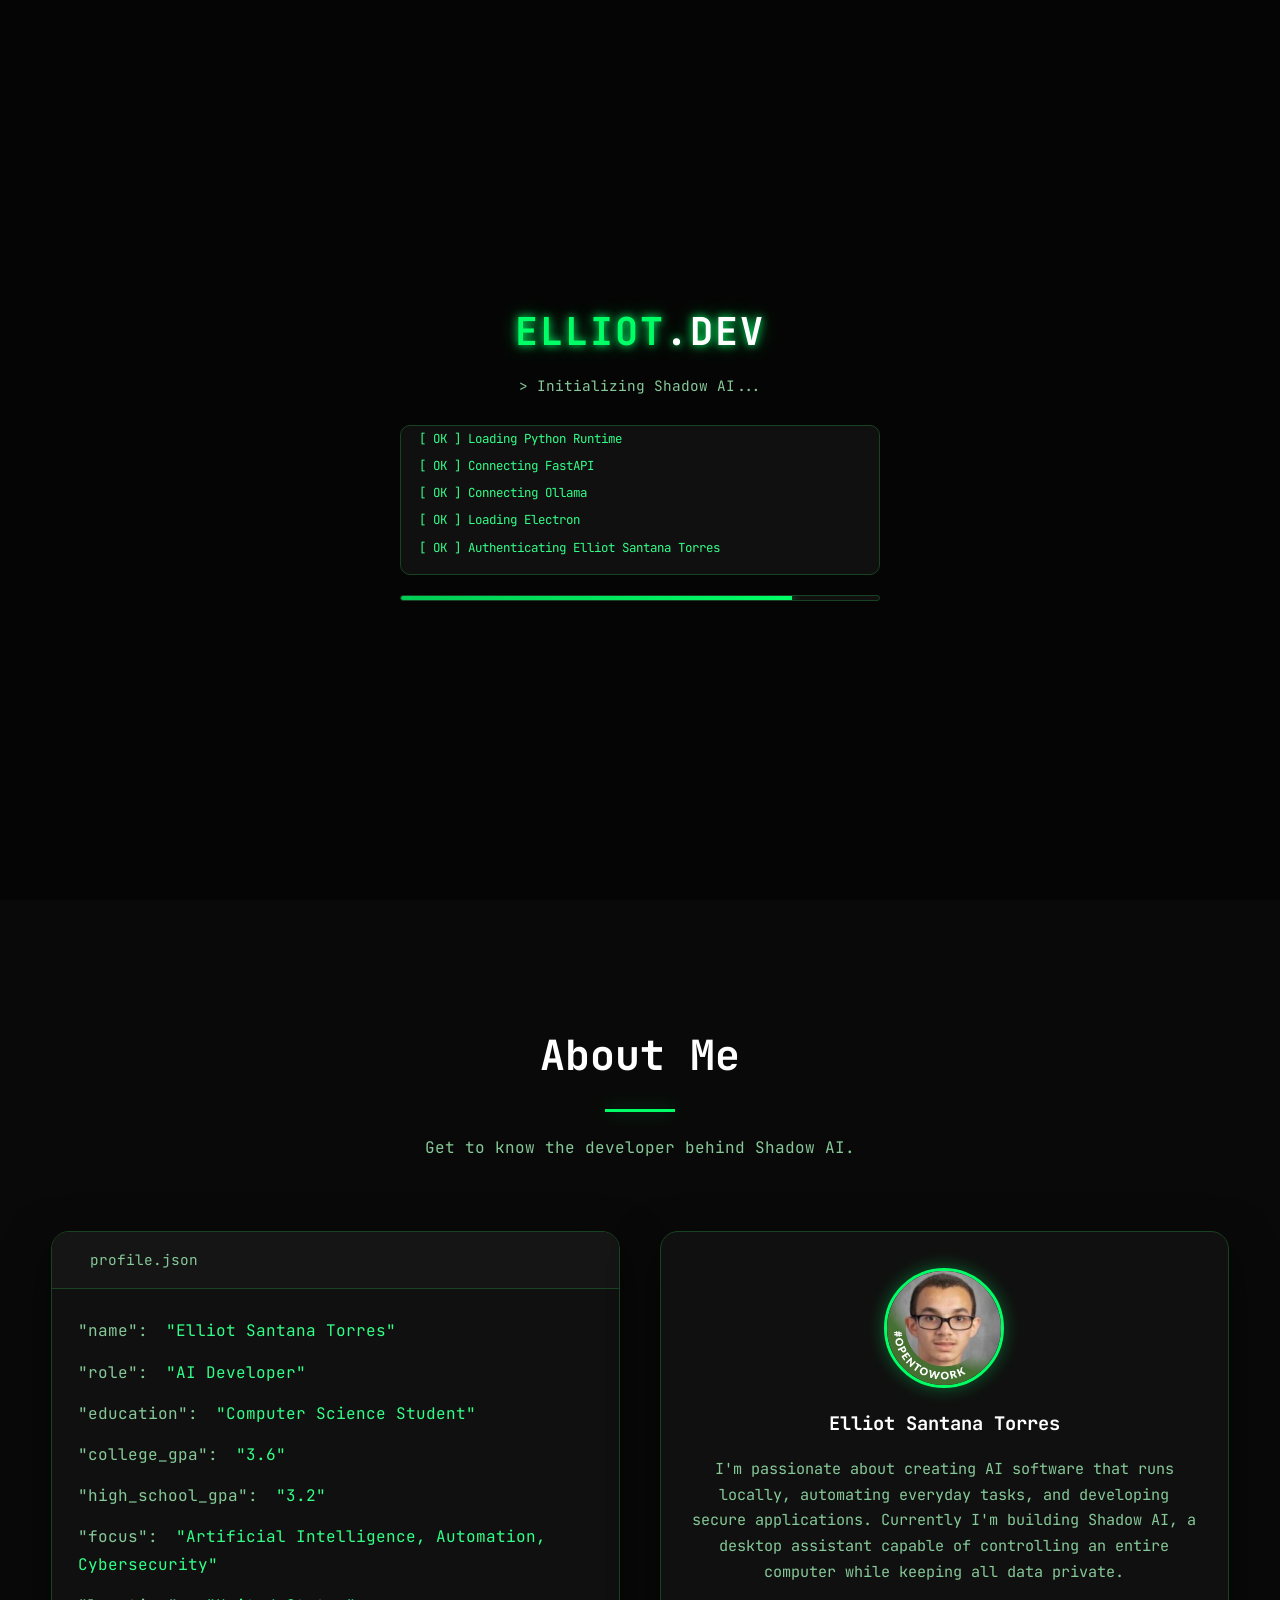
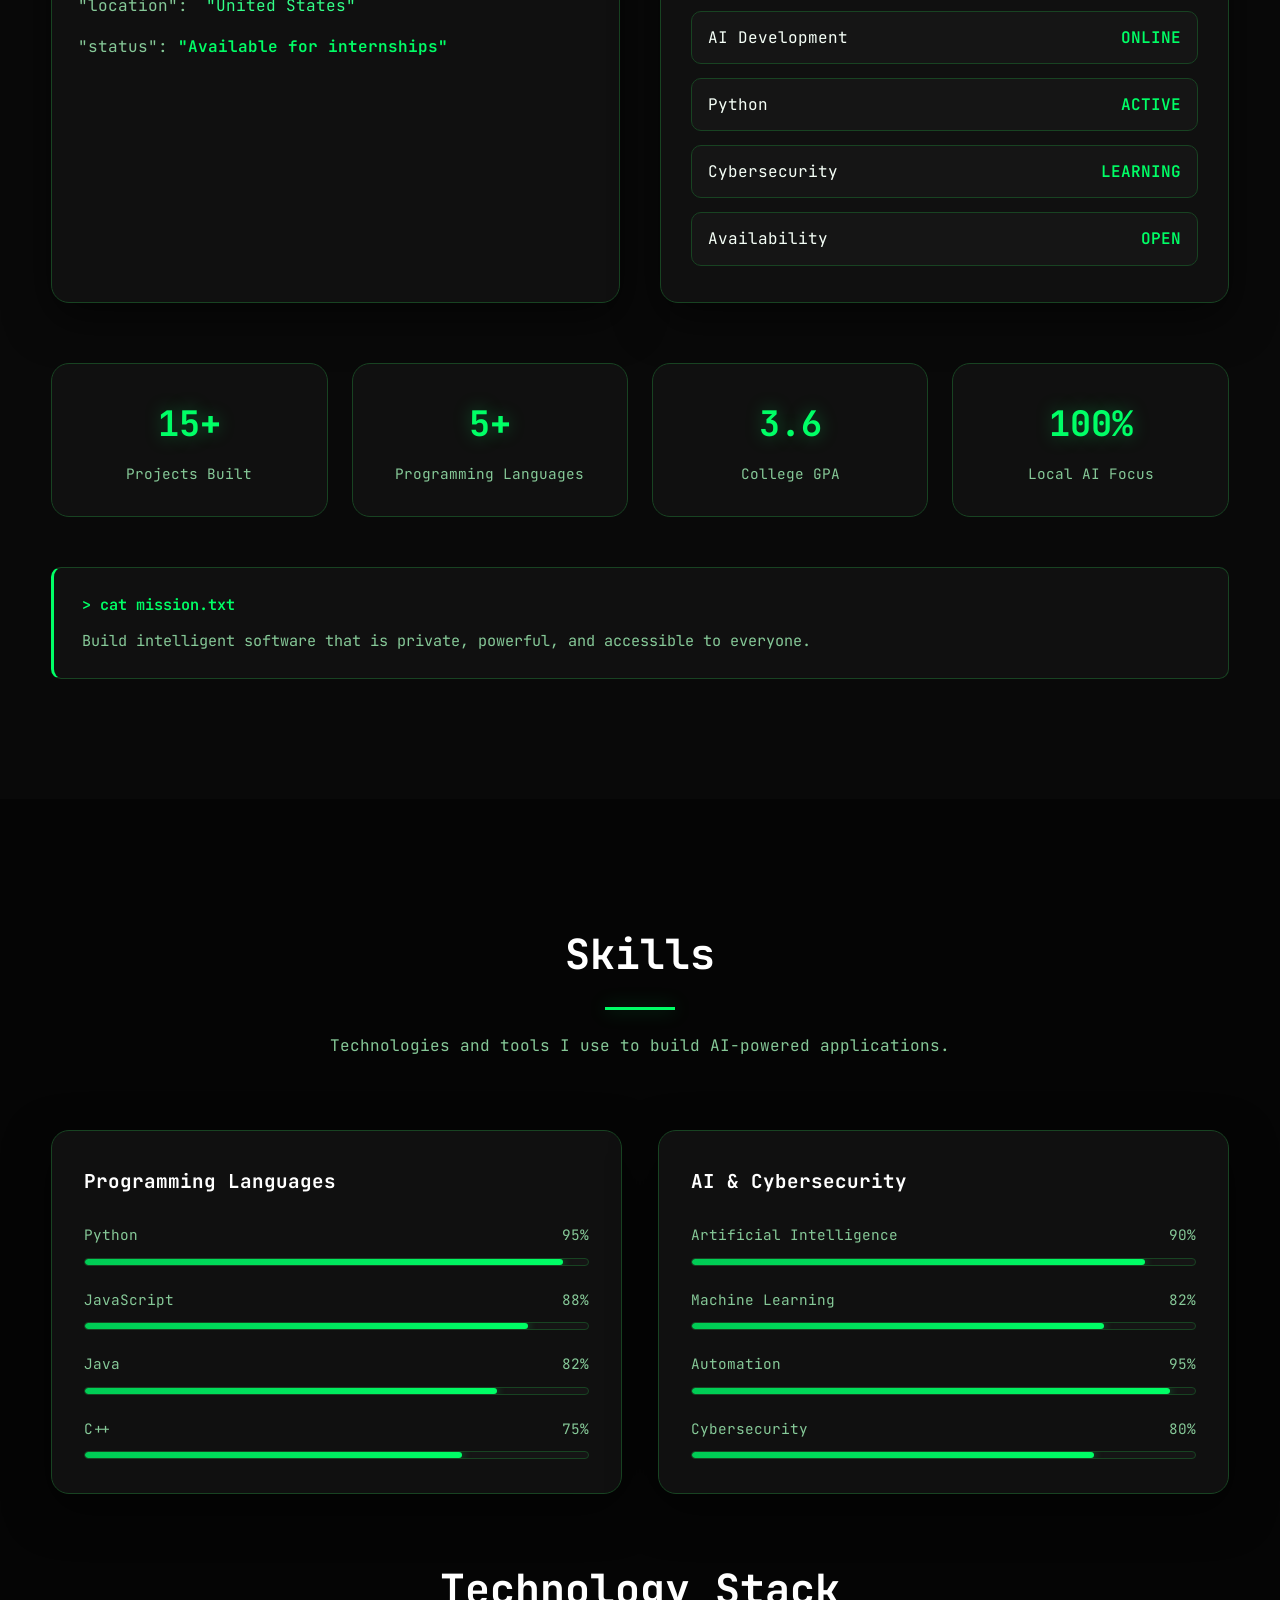
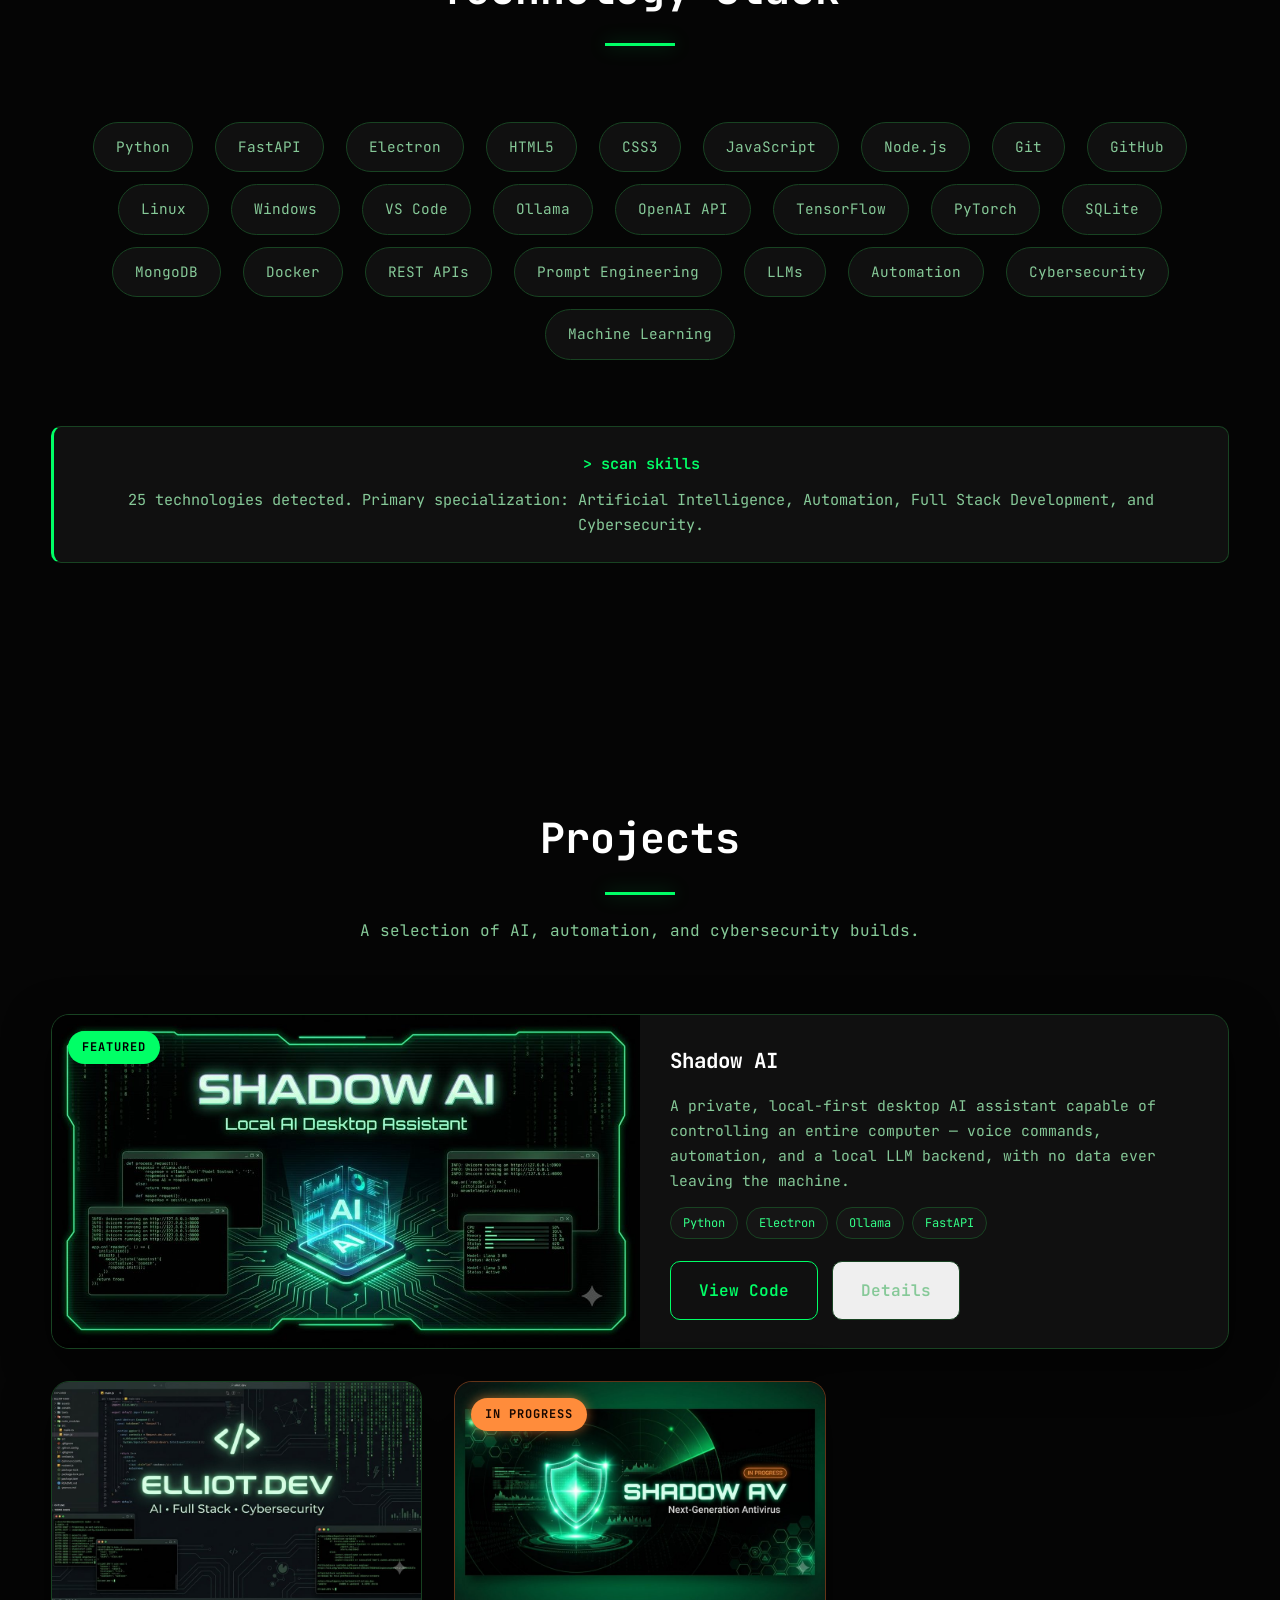
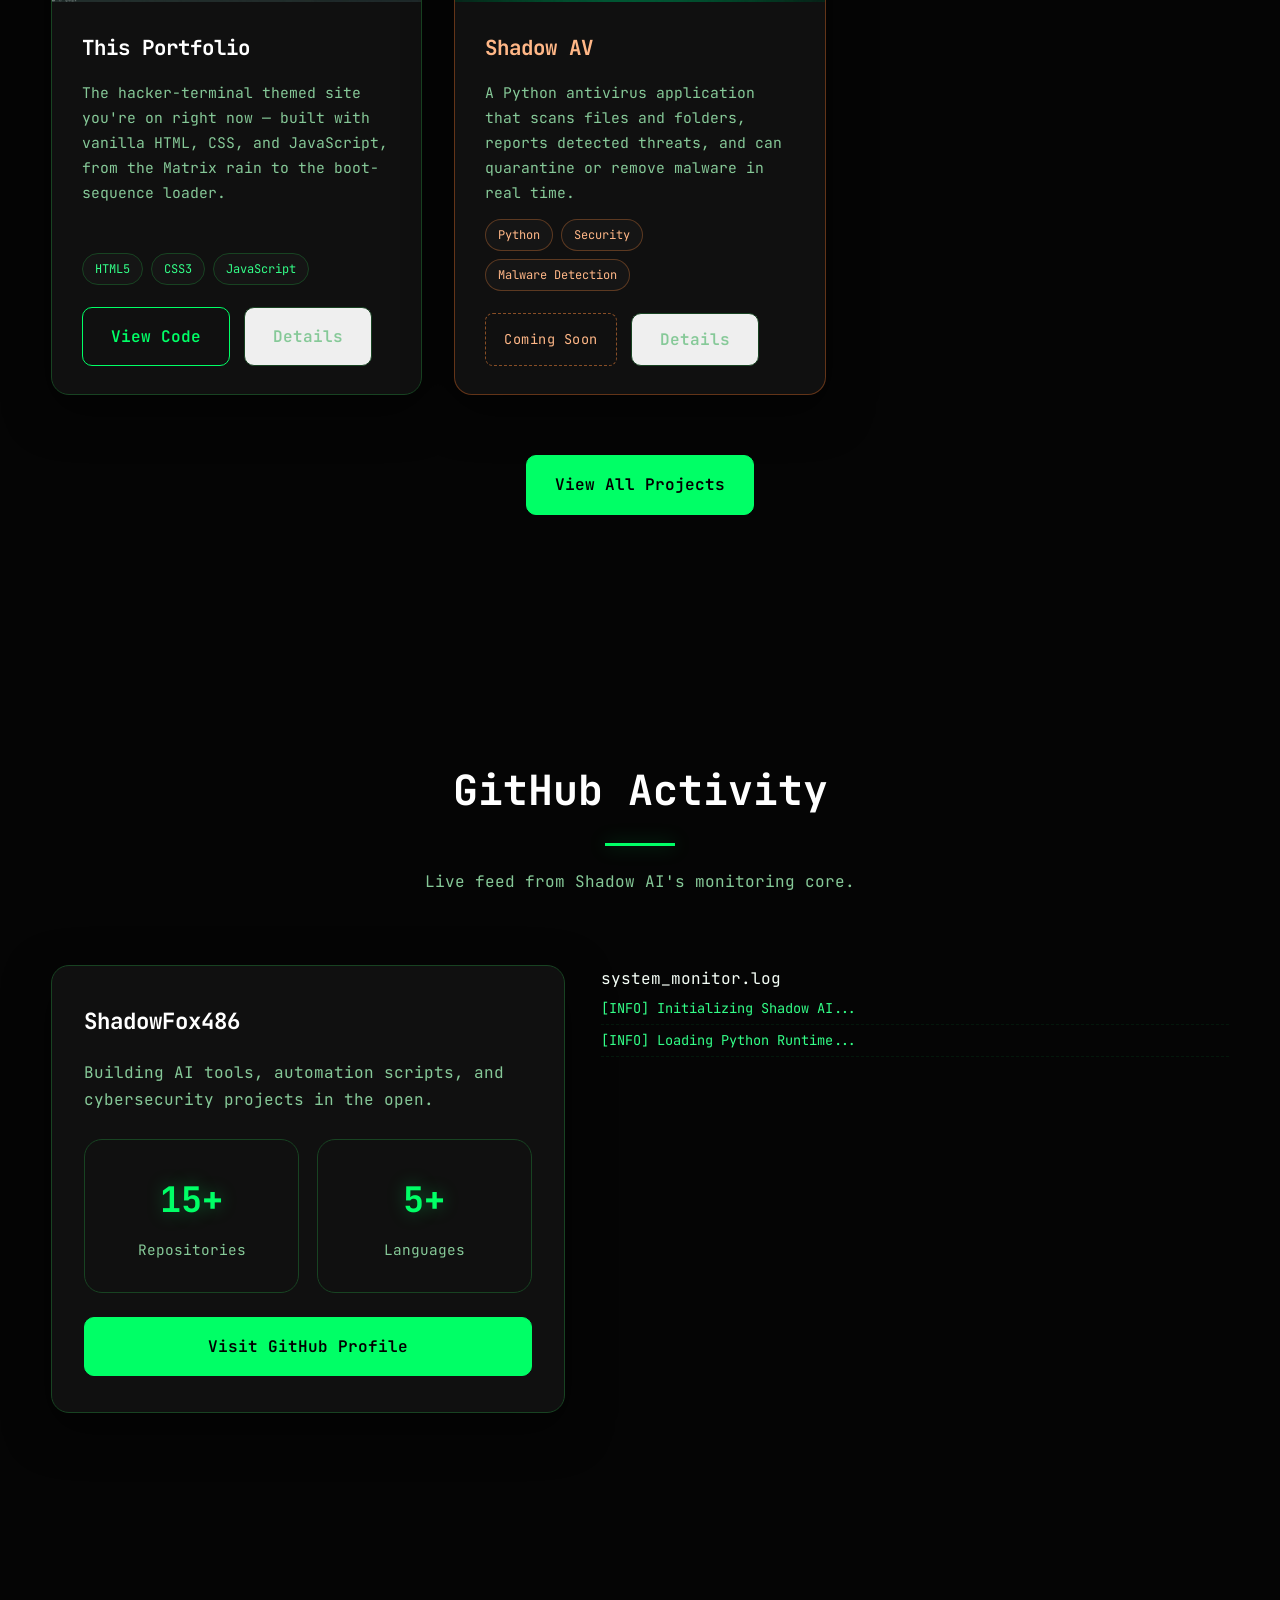
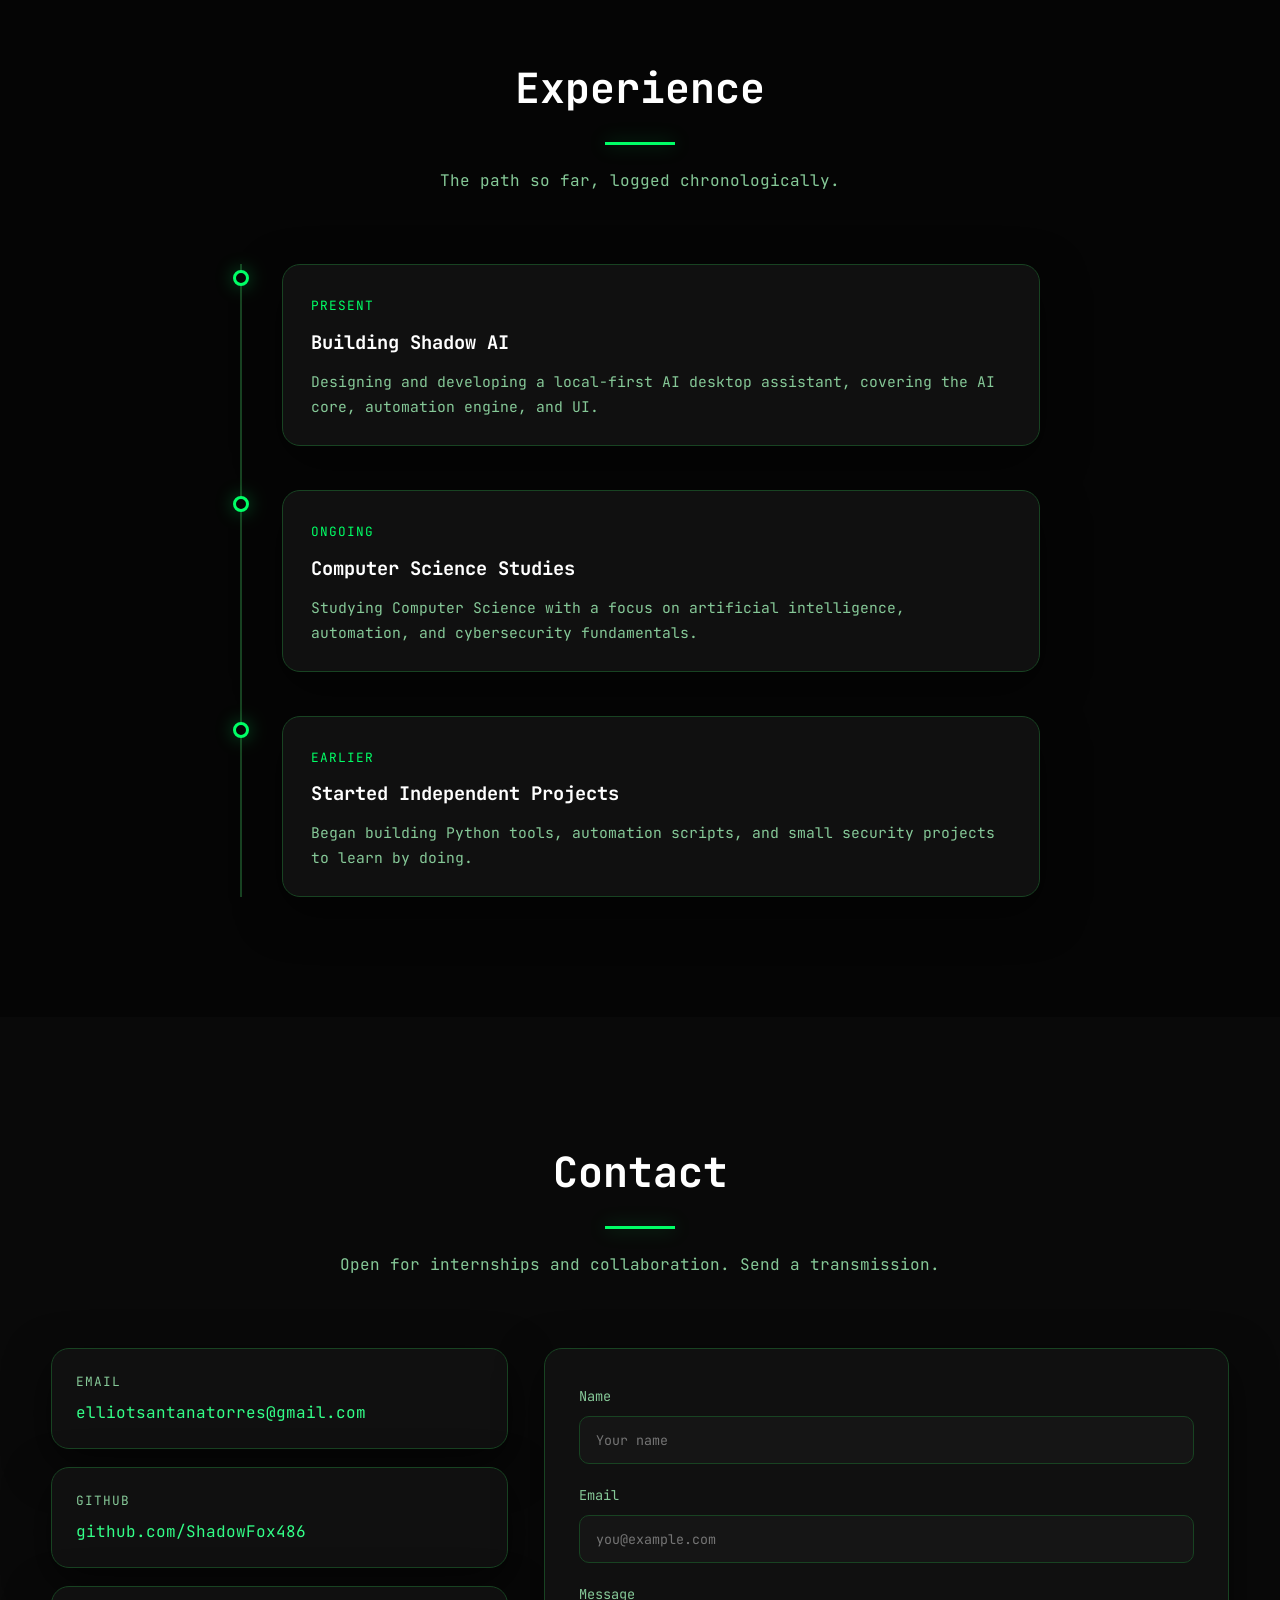
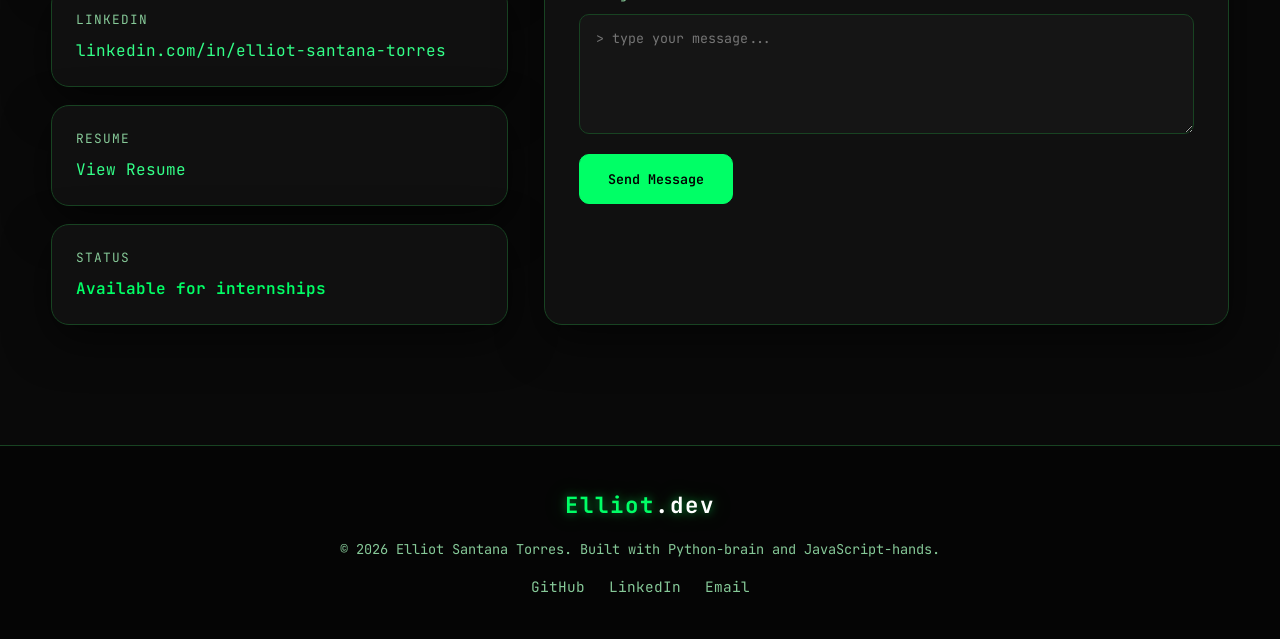
==== index.html @ d1caa4a0 "Complete portfolio rebuild" ====
<!DOCTYPE html>
<html lang="en">

<head>
    <meta charset="UTF-8">

    <meta name="viewport"
          content="width=device-width, initial-scale=1.0">

    <title>Elliot.dev | AI Developer</title>

    <meta name="description"
          content="Portfolio of Elliot Santana Torres - AI Developer, Full Stack Developer, Cybersecurity Student">

    <link rel="icon" type="image/svg+xml" href="assets/icons/favicon.svg">

    <link rel="stylesheet" href="css/style.css">
    <link rel="stylesheet" href="css/animations.css">
    <link rel="stylesheet" href="css/responsive.css">

</head>

<body class="crt">
    <!-- ========================================= -->
<!-- LOADER -->
<!-- ========================================= -->

<div class="loader" id="loader">

    <div class="loader-inner">

        <h1 class="glow">
            ELLIOT<span class="text-white">.DEV</span>
        </h1>

        <p class="loader-sub">
            &gt; Initializing Shadow AI...
        </p>

        <div class="boot-log" id="boot-log"></div>

        <div class="loader-track">

            <div class="loader-bar" id="loader-bar"></div>

        </div>

    </div>

</div>
<!-- Matrix Background -->

<canvas id="matrix"></canvas>

<!-- Grid -->

<div class="grid-overlay"></div>

<!-- CRT Scanlines -->

<div class="scanlines"></div>

<!-- Scroll Progress -->

<div class="progress-bar"></div>
<header class="navbar">

    <a href="#" class="logo">

        Elliot<span>.dev</span>

    </a>

    <ul class="nav-links">

        <li><a href="#hero" class="active">Home</a></li>

        <li><a href="#about">About</a></li>

        <li><a href="#skills">Skills</a></li>

        <li><a href="#projects">Projects</a></li>

        <li><a href="#github">GitHub</a></li>

        <li><a href="#timeline">Experience</a></li>

        <li><a href="#contact">Contact</a></li>

    </ul>

    <div class="nav-right">

        <div class="status">

            <span class="status-dot"></span>

            SYSTEM ONLINE

        </div>

        <button class="menu-toggle">

            ☰

        </button>

    </div>

</header>
<section id="hero" class="hero">

<div class="container">

<div class="hero-grid">
    <div class="hero-left reveal">

<p class="hero-tag">

> SYSTEM READY

</p>

<h1>

Hi, I'm

<span class="text-green glow">

Elliot

</span>

</h1>

<h2 class="hero-job">

AI Developer

</h2>

<p class="hero-description">

I build AI applications, desktop software,
automation tools, and cybersecurity projects.

Currently studying Computer Science while
developing Shadow AI.

</p>
<div id="typing-terminal">

<div class="prompt-line">

<span class="prompt">

elliot@shadow:~$

</span>

<span class="command" id="typing"></span>

<span class="cursor"></span>

</div>

</div>
<div class="hero-status">

<span>Python</span>

<span>AI</span>

<span>Cybersecurity</span>

<span>Full Stack</span>

<span>Automation</span>

<span>Machine Learning</span>

</div>

</div>
<!-- ========================================= -->
<!-- HERO RIGHT -->
<!-- ========================================= -->

<div class="hero-card reveal float">

    <div class="terminal-window">

        <div class="terminal-header">

            <div class="window-controls">

                <span class="red"></span>

                <span class="yellow"></span>

                <span class="green"></span>

            </div>

            <div class="terminal-title">

                Shadow AI v3.0

            </div>

        </div>

        <div class="terminal-body">

            <img
                src="assets/images/profile.jpg"
                alt="Elliot Santana Torres"
                class="profile-image">

            <p>

                <span class="prompt">
                    root@shadow:~$
                </span>

                boot shadow_ai

            </p>

            <p class="success">

                ✔ AI Core Loaded

            </p>

            <p class="success">

                ✔ Python Engine Loaded

            </p>

            <p class="success">

                ✔ Automation Services Online

            </p>

            <p class="success">

                ✔ Voice Recognition Ready

            </p>

            <p class="success">

                ✔ Local LLM Connected

            </p>

            <p>

                <span class="prompt">
                    root@shadow:~$
                </span>

                status

            </p>

            <p class="white">

                CPU ............. 14%

            </p>

            <p class="white">

                RAM ............. 3.2 GB

            </p>

            <p class="white">

                AI Models ....... 5 Loaded

            </p>

            <p class="white">

                Security ........ ENABLED

            </p>

            <p class="white">

                Desktop Control . ACTIVE

            </p>

            <br>

            <p class="live">

                Shadow AI Running...

            </p>

        </div>

    </div>

</div>
</div>
</div>
</section>
<!-- ==========================================================
     ABOUT
========================================================== -->

<section id="about" class="about">

<div class="container">

<div class="section-title reveal">

<h2>About Me</h2>

<div class="divider"></div>

<p>

Get to know the developer behind Shadow AI.

</p>

</div>

<div class="about-grid">
    <div class="about-terminal reveal">

<div class="about-header">

<div class="window-controls">

<span class="red"></span>

<span class="yellow"></span>

<span class="green"></span>

</div>

<div class="about-title">

profile.json

</div>

</div>

<div class="about-body">

<p class="about-line">

"name":

<span class="about-value">

"Elliot Santana Torres"

</span>

</p>

<p class="about-line">

"role":

<span class="about-value">

"AI Developer"

</span>

</p>

<p class="about-line">

"education":

<span class="about-value">

"Computer Science Student"

</span>

</p>

<p class="about-line">

"college_gpa":

<span class="about-value">

"3.6"

</span>

</p>

<p class="about-line">

"high_school_gpa":

<span class="about-value">

"3.2"

</span>

</p>

<p class="about-line">

"focus":

<span class="about-value">

"Artificial Intelligence, Automation, Cybersecurity"

</span>

</p>

<p class="about-line">

"location":

<span class="about-value">

"United States"

</span>

</p>

<p class="about-line">

"status":

<span class="online">

"Available for internships"

</span>

</p>

</div>

</div>
<div class="profile-card reveal">

<img
src="assets/images/profile.jpg"
alt="Elliot">

<h3>

Elliot Santana Torres

</h3>

<p>

I'm passionate about creating AI software that runs locally,
automating everyday tasks, and developing secure applications.

Currently I'm building Shadow AI, a desktop assistant capable
of controlling an entire computer while keeping all data private.

</p>
<div class="status-list">

<div class="status-item">

<span>AI Development</span>

<span class="online">ONLINE</span>

</div>

<div class="status-item">

<span>Python</span>

<span class="online">ACTIVE</span>

</div>

<div class="status-item">

<span>Cybersecurity</span>

<span class="online">LEARNING</span>

</div>

<div class="status-item">

<span>Availability</span>

<span class="online">OPEN</span>

</div>

</div>

</div>
</div>
<div class="about-stats reveal">

<div class="stat-card">

<h2>15+</h2>

<p>Projects Built</p>

</div>

<div class="stat-card">

<h2>5+</h2>

<p>Programming Languages</p>

</div>

<div class="stat-card">

<h2>3.6</h2>

<p>College GPA</p>

</div>

<div class="stat-card">

<h2>100%</h2>

<p>Local AI Focus</p>

</div>

</div>
<div class="command-block reveal">

<p>

> cat mission.txt

</p>

<p>

Build intelligent software that is private,
powerful, and accessible to everyone.

</p>

</div>
</div>

</section>
<!-- ==========================================================
     SKILLS
========================================================== -->

<section id="skills" class="skills">

<div class="container">

<div class="section-title reveal">

<h2>Skills</h2>

<div class="divider"></div>

<p>

Technologies and tools I use to build AI-powered applications.

</p>

</div>

<div class="skills-grid">
    <div class="skill-category glass reveal">

<h3>

Programming Languages

</h3>

<div class="skill">

<div class="skill-header">

<span>Python</span>

<span>95%</span>

</div>

<div class="progress">

<span style="width:95%"></span>

</div>

</div>

<div class="skill">

<div class="skill-header">

<span>JavaScript</span>

<span>88%</span>

</div>

<div class="progress">

<span style="width:88%"></span>

</div>

</div>

<div class="skill">

<div class="skill-header">

<span>Java</span>

<span>82%</span>

</div>

<div class="progress">

<span style="width:82%"></span>

</div>

</div>

<div class="skill">

<div class="skill-header">

<span>C++</span>

<span>75%</span>

</div>

<div class="progress">

<span style="width:75%"></span>

</div>

</div>

</div>
<div class="skill-category glass reveal">

<h3>

AI & Cybersecurity

</h3>

<div class="skill">

<div class="skill-header">

<span>Artificial Intelligence</span>

<span>90%</span>

</div>

<div class="progress">

<span style="width:90%"></span>

</div>

</div>

<div class="skill">

<div class="skill-header">

<span>Machine Learning</span>

<span>82%</span>

</div>

<div class="progress">

<span style="width:82%"></span>

</div>

</div>

<div class="skill">

<div class="skill-header">

<span>Automation</span>

<span>95%</span>

</div>

<div class="progress">

<span style="width:95%"></span>

</div>

</div>

<div class="skill">

<div class="skill-header">

<span>Cybersecurity</span>

<span>80%</span>

</div>

<div class="progress">

<span style="width:80%"></span>

</div>

</div>

</div>

</div>

<div class="section-title reveal mt-5">

<h2>Technology Stack</h2>

<div class="divider"></div>

</div>

<div class="text-center reveal">
    <div class="skill-card">Python</div>

<div class="skill-card">FastAPI</div>

<div class="skill-card">Electron</div>

<div class="skill-card">HTML5</div>

<div class="skill-card">CSS3</div>

<div class="skill-card">JavaScript</div>

<div class="skill-card">Node.js</div>

<div class="skill-card">Git</div>

<div class="skill-card">GitHub</div>

<div class="skill-card">Linux</div>

<div class="skill-card">Windows</div>

<div class="skill-card">VS Code</div>

<div class="skill-card">Ollama</div>

<div class="skill-card">OpenAI API</div>

<div class="skill-card">TensorFlow</div>

<div class="skill-card">PyTorch</div>

<div class="skill-card">SQLite</div>

<div class="skill-card">MongoDB</div>

<div class="skill-card">Docker</div>

<div class="skill-card">REST APIs</div>

<div class="skill-card">Prompt Engineering</div>

<div class="skill-card">LLMs</div>

<div class="skill-card">Automation</div>

<div class="skill-card">Cybersecurity</div>

<div class="skill-card">Machine Learning</div>
<div class="command-block reveal mt-5">

<p>

> scan skills

</p>

<p>

25 technologies detected.

Primary specialization:
Artificial Intelligence, Automation, Full Stack Development, and Cybersecurity.

</p>

</div>
</div>
</div>

</section>
<!-- ==========================================================
     PROJECTS
========================================================== -->

<section id="projects" class="projects">

<div class="container">

<div class="section-title reveal">

<h2>Projects</h2>

<div class="divider"></div>

<p>

A selection of AI, automation, and cybersecurity builds.

</p>

</div>

<div class="projects-grid">

    <div class="project-card featured glass reveal" data-project="shadow-ai">

        <div class="project-image">
            <img src="assets/images/banner-shadow-ai.jpg" alt="Shadow AI — Local AI Desktop Assistant">
            <span class="project-tag">Featured</span>
        </div>

        <div class="project-body">

            <h3>Shadow AI</h3>

            <p>
                A private, local-first desktop AI assistant capable of
                controlling an entire computer — voice commands, automation,
                and a local LLM backend, with no data ever leaving the machine.
            </p>

            <div class="project-stack">
                <span>Python</span>
                <span>Electron</span>
                <span>Ollama</span>
                <span>FastAPI</span>
            </div>

            <div class="project-links">
                <a href="https://github.com/ShadowFox486/Shadow-AI" target="_blank" class="btn">View Code</a>
                <button type="button" class="btn btn-ghost project-details-btn" data-project="shadow-ai">Details</button>
            </div>

        </div>

    </div>

    <div class="project-card glass reveal" data-project="portfolio">

        <div class="project-image">
            <img src="assets/images/banner-portfolio.jpg" alt="Elliot.dev — Portfolio Website">
        </div>

        <div class="project-body">

            <h3>This Portfolio</h3>

            <p>
                The hacker-terminal themed site you're on right now —
                built with vanilla HTML, CSS, and JavaScript, from the
                Matrix rain to the boot-sequence loader.
            </p>

            <div class="project-stack">
                <span>HTML5</span>
                <span>CSS3</span>
                <span>JavaScript</span>
            </div>

            <div class="project-links">
                <a href="https://github.com/ShadowFox486/ShadowFox486.github.io" target="_blank" class="btn">View Code</a>
                <button type="button" class="btn btn-ghost project-details-btn" data-project="portfolio">Details</button>
            </div>

        </div>

    </div>

    <div class="project-card glass reveal danger" data-project="shadow-av">

        <div class="project-image">
            <img src="assets/images/banner-shadow-av.jpg" alt="Shadow AV — Next-Generation Antivirus">
            <span class="project-tag status-progress">In Progress</span>
        </div>

        <div class="project-body">

            <h3>Shadow AV</h3>

            <p>
                A Python antivirus application that scans files and
                folders, reports detected threats, and can quarantine
                or remove malware in real time.
            </p>

            <div class="project-stack">
                <span>Python</span>
                <span>Security</span>
                <span>Malware Detection</span>
            </div>

            <div class="project-links">
                <span class="coming-soon">Coming Soon</span>
                <button type="button" class="btn btn-ghost project-details-btn" data-project="shadow-av">Details</button>
            </div>

        </div>

    </div>

</div>

<div class="text-center reveal mt-5">

    <a href="projects.html" class="btn btn-primary">View All Projects</a>

</div>

</div>

</section>

<!-- ==========================================================
     PROJECT DETAILS MODAL
========================================================== -->

<div class="modal-overlay" id="project-modal">

    <div class="modal-window">

        <div class="modal-header">

            <div class="window-controls">
                <span class="red" id="modal-close"></span>
                <span class="yellow"></span>
                <span class="green"></span>
            </div>

            <div class="modal-file-title" id="modal-file-title">project.json</div>

            <button class="modal-x" id="modal-x" aria-label="Close">&times;</button>

        </div>

        <div class="modal-body">

            <div class="modal-image">
                <img id="modal-image" src="" alt="">
            </div>

            <div class="modal-info">

                <span class="modal-status" id="modal-status"></span>

                <h3 id="modal-title"></h3>

                <p id="modal-description"></p>

                <div class="project-stack" id="modal-stack"></div>

                <div class="modal-meta" id="modal-role"></div>

                <div class="modal-note" id="modal-note"></div>

                <div class="modal-actions" id="modal-actions"></div>

            </div>

        </div>

    </div>

</div>

<!-- ==========================================================
     GITHUB / LIVE SYSTEM
========================================================== -->

<section id="github" class="github">

<div class="container">

<div class="section-title reveal">

<h2>GitHub Activity</h2>

<div class="divider"></div>

<p>

Live feed from Shadow AI's monitoring core.

</p>

</div>

<div class="github-grid">

    <div class="github-card glass reveal">

        <h3>ShadowFox486</h3>

        <p class="text-muted">
            Building AI tools, automation scripts, and cybersecurity
            projects in the open.
        </p>

        <div class="github-stats">

            <div class="stat-card">
                <h2>15+</h2>
                <p>Repositories</p>
            </div>

            <div class="stat-card">
                <h2>5+</h2>
                <p>Languages</p>
            </div>

        </div>

        <a href="https://github.com/ShadowFox486" target="_blank" class="btn btn-primary">
            Visit GitHub Profile
        </a>

    </div>

    <div class="terminal-window reveal">

        <div class="terminal-header">

            <div class="window-controls">
                <span class="red"></span>
                <span class="yellow"></span>
                <span class="green"></span>
            </div>

            <div class="terminal-title">system_monitor.log</div>

        </div>

        <div class="terminal-body" id="system-terminal">

        </div>

    </div>

</div>

</div>

</section>
<!-- ==========================================================
     EXPERIENCE / TIMELINE
========================================================== -->

<section id="timeline" class="timeline-section">

<div class="container">

<div class="section-title reveal">

<h2>Experience</h2>

<div class="divider"></div>

<p>

The path so far, logged chronologically.

</p>

</div>

<div class="timeline">

    <div class="timeline-item reveal">
        <div class="timeline-dot"></div>
        <div class="timeline-content glass">
            <span class="timeline-date">Present</span>
            <h3>Building Shadow AI</h3>
            <p>
                Designing and developing a local-first AI desktop assistant,
                covering the AI core, automation engine, and UI.
            </p>
        </div>
    </div>

    <div class="timeline-item reveal">
        <div class="timeline-dot"></div>
        <div class="timeline-content glass">
            <span class="timeline-date">Ongoing</span>
            <h3>Computer Science Studies</h3>
            <p>
                Studying Computer Science with a focus on artificial
                intelligence, automation, and cybersecurity fundamentals.
            </p>
        </div>
    </div>

    <div class="timeline-item reveal">
        <div class="timeline-dot"></div>
        <div class="timeline-content glass">
            <span class="timeline-date">Earlier</span>
            <h3>Started Independent Projects</h3>
            <p>
                Began building Python tools, automation scripts, and
                small security projects to learn by doing.
            </p>
        </div>
    </div>

</div>

</div>

</section>
<!-- ==========================================================
     CONTACT
========================================================== -->

<section id="contact" class="contact">

<div class="container">

<div class="section-title reveal">

<h2>Contact</h2>

<div class="divider"></div>

<p>

Open for internships and collaboration. Send a transmission.

</p>

</div>

<div class="contact-grid">

    <div class="contact-info reveal">

        <div class="contact-item glass">
            <span class="contact-label">Email</span>
            <a href="mailto:elliotsantanatorres@gmail.com">elliotsantanatorres@gmail.com</a>
        </div>

        <div class="contact-item glass">
            <span class="contact-label">GitHub</span>
            <a href="https://github.com/ShadowFox486" target="_blank">github.com/ShadowFox486</a>
        </div>

        <div class="contact-item glass">
            <span class="contact-label">LinkedIn</span>
            <a href="https://www.linkedin.com/in/elliot-santana-torres-117781337/" target="_blank">linkedin.com/in/elliot-santana-torres</a>
        </div>

        <div class="contact-item glass">
            <span class="contact-label">Resume</span>
            <a href="resume.html">View Resume</a>
        </div>

        <div class="contact-item glass">
            <span class="contact-label">Status</span>
            <span class="online">Available for internships</span>
        </div>

    </div>

    <form class="contact-form glass reveal" id="contact-form">

        <div class="form-group">
            <label for="name">Name</label>
            <input type="text" id="name" name="name" placeholder="Your name" required>
        </div>

        <div class="form-group">
            <label for="email">Email</label>
            <input type="email" id="email" name="email" placeholder="you@example.com" required>
        </div>

        <div class="form-group">
            <label for="message">Message</label>
            <textarea id="message" name="message" rows="5" placeholder="&gt; type your message..." required></textarea>
        </div>

        <button type="submit" class="btn btn-primary">Send Message</button>

    </form>

</div>

</div>

</section>
<!-- ==========================================================
     FOOTER
========================================================== -->

<footer class="footer">

<div class="container footer-inner">

<a href="#" class="logo">Elliot<span>.dev</span></a>

<p>&copy; 2026 Elliot Santana Torres. Built with Python-brain and JavaScript-hands.</p>

<div class="footer-socials">
    <a href="https://github.com/ShadowFox486" target="_blank">GitHub</a>
    <a href="https://www.linkedin.com/in/elliot-santana-torres-117781337/" target="_blank">LinkedIn</a>
    <a href="mailto:elliotsantanatorres@gmail.com">Email</a>
</div>

</div>

</footer>

<button class="back-to-top" aria-label="Back to top">&uarr;</button>

<script src="js/loader.js"></script>
<script src="js/matrix.js"></script>
<script src="js/typing.js"></script>
<script src="js/terminal.js"></script>
<script src="js/cursor.js"></script>
<script src="js/effects.js"></script>
<script src="js/modal.js"></script>
<script src="js/main.js"></script>

</body>

</html>
---- css/style.css ----
/* ==========================================
   Elliot.dev Portfolio
   Hacker Terminal Theme
   Version 4.0
========================================== */

/* Google Font */
@import url("https://fonts.googleapis.com/css2?family=JetBrains+Mono:wght@300;400;500;600;700;800&display=swap");

/* ==========================================
   Variables
========================================== */

:root{

    --bg:#050505;
    --bg2:#090909;
    --card:#101010;
    --card2:#151515;

    --green:#00ff66;
    --green2:#33ff88;
    --green3:#00cc55;

    --text:#f5fff7;
    --muted:#86c998;

    --border:#184322;

    --shadow:
        0 15px 45px rgba(0,0,0,.55);

    --glow:
        0 0 18px rgba(0,255,102,.35);

    --radius:18px;

    --transition:.35s ease;

}

/* ==========================================
   Reset
========================================== */

*{

    margin:0;
    padding:0;
    box-sizing:border-box;

}

html{

    scroll-behavior:smooth;

}

body{

    font-family:"JetBrains Mono", monospace;
    background:var(--bg);
    color:var(--text);
    line-height:1.7;
    overflow-x:hidden;

}

/* Links */

a{

    color:inherit;
    text-decoration:none;

}

/* Lists */

ul{

    list-style:none;

}

/* Images */

img{

    display:block;
    max-width:100%;

}

/* Buttons */

button{

    font-family:inherit;
    cursor:pointer;
    border:none;

}

/* Container */

.container{

    width:min(92%,1350px);
    margin:auto;

}

/* Sections */

section{

    padding:120px 0;
    position:relative;

}
/* ==========================================
   Hacker Background
========================================== */

body::before{

    content:"";

    position:fixed;

    inset:0;

    background:

    radial-gradient(circle at top right,
    rgba(0,255,102,.07),
    transparent 35%),

    radial-gradient(circle at bottom left,
    rgba(0,255,102,.05),
    transparent 40%);

    z-index:-3;

    pointer-events:none;

}

.grid-overlay{

    position:fixed;

    inset:0;

    background-image:

    linear-gradient(rgba(0,255,102,.12) 1px, transparent 1px),

    linear-gradient(90deg,
    rgba(0,255,102,.12) 1px,
    transparent 1px);

    background-size:50px 50px;

    opacity:.08;

    pointer-events:none;

    z-index:-2;

}

.scanlines{

    position:fixed;

    inset:0;

    background:

    repeating-linear-gradient(

        to bottom,

        transparent 0px,

        transparent 2px,

        rgba(0,255,102,.04) 3px,

        transparent 4px

    );

    opacity:.08;

    pointer-events:none;

    z-index:999;

}
/* ==========================================
   Helpers
========================================== */

.text-green{

    color:var(--green);

}

.text-muted{

    color:var(--muted);

}

.glow{

    text-shadow:

    0 0 8px var(--green),

    0 0 20px rgba(0,255,102,.45);

}

.reveal{

    opacity:0;

    transform:translateY(50px);

    transition:.8s;

}

.reveal.active{

    opacity:1;

    transform:translateY(0);

}
/* ==========================================================
   NAVIGATION
========================================================== */

.navbar{

    position:fixed;

    top:0;
    left:0;

    width:100%;
    height:80px;

    display:flex;
    justify-content:space-between;
    align-items:center;

    padding:0 60px;

    background:rgba(5,5,5,.82);

    backdrop-filter:blur(18px);

    border-bottom:1px solid rgba(0,255,102,.18);

    z-index:10000;

    transition:.35s ease;

}

.navbar.scrolled{

    background:#050505;

    box-shadow:
        0 10px 30px rgba(0,0,0,.65);

}

/* ==========================================================
   LOGO
========================================================== */

.logo{

    font-size:1.4rem;

    font-weight:700;

    color:var(--green);

    letter-spacing:2px;

    text-shadow:

        0 0 10px rgba(0,255,102,.5),

        0 0 25px rgba(0,255,102,.25);

}

.logo span{

    color:white;

}
/* ==========================================================
   NAV LINKS
========================================================== */

.nav-links{

    display:flex;

    align-items:center;

    gap:40px;

}

.nav-links li{

    position:relative;

}

.nav-links a{

    color:var(--muted);

    font-size:.95rem;

    text-transform:uppercase;

    letter-spacing:1px;

    transition:.3s;

}

.nav-links a:hover{

    color:var(--green);

}
.nav-links a::after{

    content:"";

    position:absolute;

    bottom:-8px;
    left:0;

    width:0;

    height:2px;

    background:var(--green);

    transition:.35s;

    box-shadow:

        0 0 10px var(--green);

}

.nav-links a:hover::after{

    width:100%;

}

.nav-links a.active{

    color:var(--green);

}

.nav-links a.active::after{

    width:100%;

}
/* ==========================================================
   NAV RIGHT
========================================================== */

.nav-right{

    display:flex;

    align-items:center;

    gap:20px;

}
.status{

    display:flex;

    align-items:center;

    gap:10px;

    color:var(--green);

    font-size:.85rem;

}

.status-dot{

    width:10px;

    height:10px;

    border-radius:50%;

    background:var(--green);

    box-shadow:

        0 0 15px var(--green);

    animation:pulse 2s infinite;

}

@keyframes pulse{

    0%{

        transform:scale(1);

    }

    50%{

        transform:scale(1.4);

    }

    100%{

        transform:scale(1);

    }

}
.theme-toggle{

    width:45px;

    height:45px;

    border-radius:50%;

    background:#111;

    border:1px solid var(--border);

    color:var(--green);

    transition:.35s;

}

.theme-toggle:hover{

    background:var(--green);

    color:black;

    transform:rotate(180deg);

}
.menu-toggle{

    display:none;

    background:none;

    color:var(--green);

    font-size:30px;

}
@media(max-width:900px){

    .navbar{

        padding:0 25px;

    }

    .menu-toggle{

        display:block;

    }

    .nav-links{

        position:absolute;

        top:80px;

        left:0;

        width:100%;

        display:none;

        flex-direction:column;

        background:#050505;

        padding:30px 0;

        gap:25px;

        border-bottom:1px solid var(--border);

    }

    .nav-links.active{

        display:flex;

    }

    .status{

        display:none;

    }

}
/* ==========================================================
   HERO
========================================================== */

.hero{

    min-height:100vh;

    display:flex;

    align-items:center;

    padding-top:100px;

    position:relative;

}

.hero-grid{

    display:grid;

    grid-template-columns:1.2fr .8fr;

    gap:80px;

    align-items:center;

}
/* ==========================================================
   HERO LEFT
========================================================== */

.hero-left{

    display:flex;

    flex-direction:column;

    justify-content:center;

}

.hero-tag{

    color:var(--green);

    letter-spacing:3px;

    text-transform:uppercase;

    margin-bottom:25px;

    font-size:.9rem;

}

.hero h1{

    font-size:4.8rem;

    line-height:1.05;

    margin-bottom:18px;

    color:white;

}

.hero-job{

    font-size:2rem;

    color:var(--green);

    margin-bottom:25px;

}

.hero-description{

    max-width:650px;

    color:var(--muted);

    margin-bottom:35px;

    font-size:1.05rem;

}
/* ==========================================================
   TERMINAL PROMPT
========================================================== */

.prompt-line{

    display:flex;

    gap:10px;

    margin-bottom:10px;

    flex-wrap:wrap;

}

.prompt{

    color:var(--green);

    font-weight:700;

}

.command{

    color:white;

}

.output{

    color:var(--muted);

    margin-left:24px;

    margin-bottom:16px;

}
/* ==========================================================
   HERO BUTTONS
========================================================== */

.hero-buttons{

    display:flex;

    gap:18px;

    flex-wrap:wrap;

    margin-top:35px;

}

.btn{

    display:inline-flex;

    align-items:center;

    justify-content:center;

    padding:15px 28px;

    border-radius:10px;

    border:1px solid var(--green);

    color:var(--green);

    transition:.35s;

    font-weight:600;

}

.btn:hover{

    background:var(--green);

    color:black;

    transform:translateY(-4px);

    box-shadow:

        0 0 20px rgba(0,255,102,.35);

}

.btn-primary{

    background:var(--green);

    color:black;

}

.btn-primary:hover{

    background:#66ff99;

}
/* ==========================================================
   HERO BADGES
========================================================== */

.hero-status{

    display:flex;

    flex-wrap:wrap;

    gap:15px;

    margin-top:35px;

}

.hero-status span{

    padding:10px 18px;

    border-radius:999px;

    border:1px solid var(--green);

    color:var(--green);

    background:#0f0f0f;

    transition:.35s;

}

.hero-status span:hover{

    background:var(--green);

    color:black;

}
/* ==========================================================
   HERO RIGHT
========================================================== */

.hero-card{

    position:relative;

}

.hero-card .terminal-window{

    animation:float 6s ease-in-out infinite;

}
/* ==========================================================
   PROFILE IMAGE
========================================================== */

.profile-image{

    width:150px;

    height:150px;

    object-fit:cover;

    border-radius:50%;

    margin:0 auto 30px;

    border:3px solid var(--green);

    box-shadow:

        0 0 30px rgba(0,255,102,.45);

}
/* ==========================================================
   FLOAT
========================================================== */

@keyframes float{

    0%{

        transform:translateY(0);

    }

    50%{

        transform:translateY(-15px);

    }

    100%{

        transform:translateY(0);

    }

}
/* ==========================================================
   HERO RESPONSIVE
========================================================== */

@media(max-width:950px){

    .hero-grid{

        grid-template-columns:1fr;

    }

    .hero{

        text-align:center;

    }

    .hero-left{

        align-items:center;

    }

    .hero-description{

        max-width:100%;

    }

    .hero-buttons{

        justify-content:center;

    }

    .hero-status{

        justify-content:center;

    }

}

/* ==========================================================
   GLASS CARD (shared)
========================================================== */

.glass{

    background:var(--card);
    border:1px solid var(--border);
    border-radius:var(--radius);
    box-shadow:var(--shadow);
    transition:var(--transition);

}

.glass:hover{

    border-color:var(--green3);

}

.mt-5{ margin-top:60px; }
.text-center{ text-align:center; }
.text-white{ color:#fff; }

/* ==========================================================
   SECTION TITLE (shared)
========================================================== */

.section-title{

    text-align:center;
    max-width:650px;
    margin:0 auto 70px;

}

.section-title h2{

    font-size:2.6rem;
    color:#fff;
    margin-bottom:18px;

}

.divider{

    width:70px;
    height:3px;
    background:var(--green);
    margin:0 auto 22px;
    box-shadow:var(--glow);

}

.section-title p{

    color:var(--muted);

}

/* ==========================================================
   ABOUT
========================================================== */

.about{
    background:var(--bg2);
}

.about-grid{

    display:grid;
    grid-template-columns:1fr 1fr;
    gap:40px;
    margin-bottom:60px;

}

.about-terminal{

    background:var(--card);
    border:1px solid var(--border);
    border-radius:var(--radius);
    overflow:hidden;
    box-shadow:var(--shadow);

}

.about-header{

    display:flex;
    align-items:center;
    gap:16px;
    padding:16px 22px;
    background:var(--card2);
    border-bottom:1px solid var(--border);

}

.about-title{

    color:var(--muted);
    font-size:.9rem;

}

.about-body{

    padding:28px 26px;

}

.about-line{

    margin-bottom:14px;
    color:var(--muted);

}

.about-value{

    color:var(--green2);
    margin-left:8px;

}

.online{

    color:var(--green);
    font-weight:600;

}

.profile-card{

    background:var(--card);
    border:1px solid var(--border);
    border-radius:var(--radius);
    padding:36px 30px;
    text-align:center;
    box-shadow:var(--shadow);

}

.profile-card img{

    width:120px;
    height:120px;
    object-fit:cover;
    border-radius:50%;
    margin:0 auto 20px;
    border:3px solid var(--green);
    box-shadow:var(--glow);

}

.profile-card h3{

    color:#fff;
    margin-bottom:16px;

}

.profile-card p{

    color:var(--muted);
    margin-bottom:26px;
    font-size:.95rem;

}

.status-list{

    display:flex;
    flex-direction:column;
    gap:14px;
    text-align:left;

}

.status-item{

    display:flex;
    justify-content:space-between;
    padding:12px 16px;
    background:var(--card2);
    border-radius:10px;
    border:1px solid var(--border);

}

.about-stats{

    display:grid;
    grid-template-columns:repeat(4,1fr);
    gap:24px;
    margin-bottom:50px;

}

.stat-card{

    background:var(--card);
    border:1px solid var(--border);
    border-radius:var(--radius);
    padding:30px 20px;
    text-align:center;
    transition:var(--transition);

}

.stat-card:hover{

    border-color:var(--green3);
    transform:translateY(-6px);

}

.stat-card h2{

    color:var(--green);
    font-size:2.2rem;
    margin-bottom:8px;
    text-shadow:var(--glow);

}

.stat-card p{

    color:var(--muted);
    font-size:.9rem;

}

.command-block{

    background:var(--card);
    border:1px solid var(--border);
    border-left:3px solid var(--green);
    border-radius:10px;
    padding:24px 28px;
    color:var(--muted);
    font-size:.95rem;
}

.command-block p:first-child{

    color:var(--green);
    margin-bottom:10px;
    font-weight:600;

}

/* ==========================================================
   SKILLS
========================================================== */

.skills-grid{

    display:grid;
    grid-template-columns:1fr 1fr;
    gap:36px;
    margin-bottom:60px;

}

.skill-category{

    padding:34px 32px;

}

.skill-category h3{

    color:#fff;
    margin-bottom:26px;
    font-size:1.2rem;

}

.skill{

    margin-bottom:22px;

}

.skill:last-child{

    margin-bottom:0;

}

.skill-header{

    display:flex;
    justify-content:space-between;
    margin-bottom:10px;
    color:var(--muted);
    font-size:.9rem;

}

.progress{

    height:8px;
    background:var(--card2);
    border-radius:999px;
    overflow:hidden;
    border:1px solid var(--border);

}

.progress span{

    display:block;
    height:100%;
    background:linear-gradient(90deg,var(--green3),var(--green));
    border-radius:999px;
    box-shadow:0 0 10px rgba(0,255,102,.5);
    transition:width 1.4s ease;

}

.skill-card{

    display:inline-flex;
    align-items:center;
    justify-content:center;
    padding:12px 22px;
    margin:6px;
    background:var(--card);
    border:1px solid var(--border);
    border-radius:999px;
    color:var(--muted);
    font-size:.9rem;
    transition:var(--transition);

}

.skill-card:hover{

    color:black;
    background:var(--green);
    border-color:var(--green);
    transform:translateY(-4px);
    box-shadow:var(--glow);

}

/* ==========================================================
   PROJECTS
========================================================== */

.projects-grid{

    display:grid;
    grid-template-columns:repeat(3,1fr);
    gap:32px;

}

.project-card{

    overflow:hidden;
    display:flex;
    flex-direction:column;

}

.project-card.featured{

    grid-column:span 3;
    display:grid;
    grid-template-columns:1fr 1fr;

}

.project-image{

    position:relative;
    height:220px;
    background:var(--card2);
    display:flex;
    align-items:center;
    justify-content:center;
    overflow:hidden;

}

.project-card.featured .project-image{

    height:100%;

}

.project-image img{

    width:100%;
    height:100%;
    object-fit:cover;

}

.project-image.placeholder span{

    font-size:2.4rem;
    color:var(--green);
    opacity:.5;

}

.project-tag{

    position:absolute;
    top:16px;
    left:16px;
    background:var(--green);
    color:black;
    padding:6px 14px;
    border-radius:999px;
    font-size:.75rem;
    font-weight:700;
    text-transform:uppercase;
    letter-spacing:1px;

}

.project-body{

    padding:28px 30px;
    display:flex;
    flex-direction:column;
    gap:14px;
    flex:1;

}

.project-body h3{

    color:#fff;
    font-size:1.3rem;

}

.project-body p{

    color:var(--muted);
    font-size:.92rem;
    flex:1;

}

.project-stack{

    display:flex;
    flex-wrap:wrap;
    gap:8px;

}

.project-stack span{

    padding:5px 12px;
    background:var(--card2);
    border:1px solid var(--border);
    border-radius:999px;
    color:var(--green2);
    font-size:.75rem;

}

.project-links{

    display:flex;
    gap:14px;
    margin-top:8px;

}

.btn-ghost{

    border-color:var(--border);
    color:var(--muted);

}

.btn-ghost:hover{

    border-color:var(--green);
    background:transparent;
    color:var(--green);

}

/* ==========================================================
   GITHUB
========================================================== */

.github-grid{

    display:grid;
    grid-template-columns:.9fr 1.1fr;
    gap:36px;
    align-items:stretch;

}

.github-card{

    padding:36px 32px;
    display:flex;
    flex-direction:column;
    justify-content:center;
    gap:18px;

}

.github-card h3{

    color:#fff;
    font-size:1.4rem;

}

.github-stats{

    display:grid;
    grid-template-columns:1fr 1fr;
    gap:18px;
    margin:8px 0 6px;

}

.github-grid .terminal-window{

    display:flex;
    flex-direction:column;
    max-height:420px;

}

.github-grid .terminal-body{

    overflow-y:auto;
    max-height:340px;

}

.terminal-line{

    color:var(--green2);
    font-size:.85rem;
    padding:4px 0;
    border-bottom:1px dashed rgba(0,255,102,.08);

}

/* ==========================================================
   TIMELINE / EXPERIENCE
========================================================== */

.timeline{

    position:relative;
    max-width:800px;
    margin:0 auto;
    padding-left:40px;
    border-left:2px solid var(--border);

}

.timeline-item{

    position:relative;
    margin-bottom:44px;

}

.timeline-item:last-child{

    margin-bottom:0;

}

.timeline-dot{

    position:absolute;
    left:-49px;
    top:6px;
    width:16px;
    height:16px;
    border-radius:50%;
    background:var(--bg);
    border:3px solid var(--green);
    box-shadow:var(--glow);

}

.timeline-content{

    padding:26px 28px;

}

.timeline-date{

    display:inline-block;
    color:var(--green);
    font-size:.8rem;
    text-transform:uppercase;
    letter-spacing:1px;
    margin-bottom:10px;

}

.timeline-content h3{

    color:#fff;
    margin-bottom:10px;

}

.timeline-content p{

    color:var(--muted);
    font-size:.92rem;

}

/* ==========================================================
   CONTACT
========================================================== */

.contact{
    background:var(--bg2);
}

.contact-grid{

    display:grid;
    grid-template-columns:.8fr 1.2fr;
    gap:36px;

}

.contact-info{

    display:flex;
    flex-direction:column;
    gap:18px;

}

.contact-item{

    padding:22px 24px;
    display:flex;
    flex-direction:column;
    gap:6px;

}

.contact-label{

    color:var(--muted);
    font-size:.8rem;
    text-transform:uppercase;
    letter-spacing:1px;

}

.contact-item a{

    color:var(--green2);
    word-break:break-word;

}

.contact-item a:hover{

    color:var(--green);

}

.contact-form{

    padding:36px 34px;
    display:flex;
    flex-direction:column;
    gap:20px;

}

.form-group{

    display:flex;
    flex-direction:column;
    gap:8px;

}

.form-group label{

    color:var(--muted);
    font-size:.85rem;

}

.form-group input,
.form-group textarea{

    background:var(--card2);
    border:1px solid var(--border);
    border-radius:10px;
    padding:14px 16px;
    color:var(--text);
    font-family:inherit;
    resize:vertical;
    transition:var(--transition);

}

.form-group input:focus,
.form-group textarea:focus{

    outline:none;
    border-color:var(--green);
    box-shadow:var(--glow);

}

.contact-form .btn{

    align-self:flex-start;

}

/* ==========================================================
   FOOTER
========================================================== */

.footer{

    border-top:1px solid var(--border);
    padding:40px 0;

}

.footer-inner{

    display:flex;
    flex-direction:column;
    align-items:center;
    gap:14px;
    text-align:center;

}

.footer-inner p{

    color:var(--muted);
    font-size:.85rem;

}

.footer-socials{

    display:flex;
    gap:24px;

}

.footer-socials a{

    color:var(--muted);
    font-size:.9rem;

}

.footer-socials a:hover{

    color:var(--green);

}

/* ==========================================================
   BACK TO TOP
========================================================== */

.back-to-top{

    position:fixed;
    right:28px;
    bottom:28px;
    width:50px;
    height:50px;
    border-radius:50%;
    background:var(--card);
    border:1px solid var(--green);
    color:var(--green);
    font-size:1.3rem;
    opacity:0;
    visibility:hidden;
    transform:translateY(20px);
    transition:var(--transition);
    z-index:900;
    box-shadow:var(--shadow);

}

.back-to-top.show{

    opacity:1;
    visibility:visible;
    transform:translateY(0);

}

.back-to-top:hover{

    background:var(--green);
    color:black;
    box-shadow:var(--glow);

}

/* ==========================================================
   CYBERPUNK TARGETING CURSOR
========================================================== */

.cursor-dot{

    position:fixed;
    top:0;
    left:0;
    width:5px;
    height:5px;
    background:var(--green);
    border-radius:50%;
    transform:translate(-50%,-50%);
    pointer-events:none;
    z-index:99999;
    box-shadow:0 0 8px var(--green);
    transition:width .15s,height .15s,background .15s;

}

.cursor-dot.hover{

    width:3px;
    height:3px;

}

.cursor-ring{

    position:fixed;
    top:0;
    left:0;
    width:38px;
    height:38px;
    pointer-events:none;
    z-index:99998;
    transition:width .2s ease,height .2s ease;

}

.cursor-ring::before{

    content:"";
    position:absolute;
    inset:0;
    border:1px solid rgba(0,255,102,.45);
    border-radius:50%;

}

.cursor-ring span{

    position:absolute;
    width:9px;
    height:9px;
    border-color:var(--green);
    opacity:.9;

}

.cursor-ring .c-tl{ top:-2px; left:-2px; border-top:2px solid; border-left:2px solid; }
.cursor-ring .c-tr{ top:-2px; right:-2px; border-top:2px solid; border-right:2px solid; }
.cursor-ring .c-bl{ bottom:-2px; left:-2px; border-bottom:2px solid; border-left:2px solid; }
.cursor-ring .c-br{ bottom:-2px; right:-2px; border-bottom:2px solid; border-right:2px solid; }

.cursor-ring.hover{

    width:58px;
    height:58px;

}

.cursor-ring.hover::before{

    border-color:rgba(0,255,102,.8);
    box-shadow:0 0 16px rgba(0,255,102,.35);

}

.cursor-ring.click::before{

    transform:scale(.85);

}

.cursor-ring.danger .c-tl,
.cursor-ring.danger .c-tr,
.cursor-ring.danger .c-bl,
.cursor-ring.danger .c-br{

    border-color:#ff8c3b;

}

.cursor-ring.danger::before{

    border-color:rgba(255,140,60,.6);
    box-shadow:0 0 16px rgba(255,140,60,.35);

}

@media(pointer:fine){

    body{

        cursor:none;

    }

    a,button,.btn{

        cursor:none;

    }

}

/* ==========================================================
   LOADER
========================================================== */

.loader{

    position:fixed;
    inset:0;
    background:var(--bg);
    display:flex;
    align-items:center;
    justify-content:center;
    z-index:100000;
    transition:opacity 1s ease,visibility 1s ease;

}

.loader.hide{

    opacity:0;
    visibility:hidden;

}

.loader-inner{

    width:min(90%,480px);
    text-align:center;

}

.loader-inner h1{

    font-size:2.4rem;
    color:var(--green);
    margin-bottom:10px;
    letter-spacing:2px;

}

.loader-sub{

    color:var(--muted);
    margin-bottom:26px;
    font-size:.9rem;

}

.boot-log{

    height:150px;
    overflow-y:hidden;
    text-align:left;
    background:var(--card);
    border:1px solid var(--border);
    border-radius:10px;
    padding:16px 18px;
    margin-bottom:20px;
    font-size:.78rem;
    color:var(--green2);
    display:flex;
    flex-direction:column;
    gap:6px;

}

.loader-track{

    height:6px;
    background:var(--card);
    border:1px solid var(--border);
    border-radius:999px;
    overflow:hidden;

}

.loader-bar{

    height:100%;
    width:0%;
    background:linear-gradient(90deg,var(--green3),var(--green));
    box-shadow:0 0 12px var(--green);
    transition:width .3s ease;

}

/* ==========================================================
   GLITCH TITLES
========================================================== */

.glitch{

    animation:glitchShift .18s linear;

}


/* ==========================================================
   PROJECT CARD — DANGER VARIANT (Shadow AV)
========================================================== */

.project-card.danger{

    border-color:rgba(255,120,40,.35);

}

.project-card.danger:hover{

    border-color:var(--orange,#ff8c3b);
    box-shadow:0 0 25px rgba(255,120,40,.15);

}

.project-card.danger .project-tag.status-progress{

    background:#ff8c3b;
    color:#1a0800;
    box-shadow:0 0 12px rgba(255,140,60,.6);

}

.project-card.danger h3{

    color:#ffb787;

}

.project-card.danger .project-stack span{

    color:#ffb787;
    border-color:rgba(255,140,60,.3);

}

.coming-soon{

    display:inline-flex;
    align-items:center;
    padding:10px 18px;
    border:1px dashed rgba(255,140,60,.5);
    border-radius:8px;
    color:#ffb787;
    font-size:.85rem;
    letter-spacing:.5px;

}

.project-details-btn{

    cursor:pointer;
    font-family:inherit;
    font-size:inherit;

}

/* ==========================================================
   PROJECT DETAILS MODAL
========================================================== */

.modal-overlay{

    position:fixed;
    inset:0;
    background:rgba(2,4,3,.85);
    backdrop-filter:blur(4px);
    display:flex;
    align-items:center;
    justify-content:center;
    z-index:5000;
    opacity:0;
    visibility:hidden;
    transition:opacity .3s ease,visibility .3s ease;
    padding:20px;

}

.modal-overlay.open{

    opacity:1;
    visibility:visible;

}

.modal-window{

    width:min(900px,100%);
    max-height:86vh;
    overflow-y:auto;
    background:var(--card);
    border:1px solid var(--green3);
    border-radius:var(--radius);
    box-shadow:0 0 60px rgba(0,255,102,.15);
    transform:translateY(30px) scale(.97);
    transition:transform .3s ease;

}

.modal-overlay.open .modal-window{

    transform:translateY(0) scale(1);

}

.modal-header{

    display:flex;
    align-items:center;
    gap:14px;
    padding:14px 20px;
    background:var(--card2);
    border-bottom:1px solid var(--border);
    position:sticky;
    top:0;

}

.modal-file-title{

    color:var(--muted);
    font-size:.85rem;
    flex:1;

}

.modal-x{

    background:none;
    border:none;
    color:var(--muted);
    font-size:1.4rem;
    line-height:1;
    cursor:pointer;
    transition:color .2s ease;

}

.modal-x:hover{

    color:var(--green);

}

.modal-body{

    display:grid;
    grid-template-columns:1fr 1.1fr;
    gap:0;

}

.modal-image{

    background:var(--card2);
    display:flex;
    align-items:center;
    justify-content:center;
    min-height:280px;

}

.modal-image img{

    width:100%;
    height:100%;
    object-fit:cover;

}

.modal-info{

    padding:34px 36px;
    display:flex;
    flex-direction:column;
    gap:16px;

}

.modal-status{

    display:inline-block;
    align-self:flex-start;
    padding:5px 14px;
    border-radius:999px;
    font-size:.75rem;
    text-transform:uppercase;
    letter-spacing:1px;
    background:rgba(0,255,102,.12);
    color:var(--green);
    border:1px solid rgba(0,255,102,.3);

}

.modal-status.in-progress{

    background:rgba(255,140,60,.12);
    color:#ffb787;
    border-color:rgba(255,140,60,.35);

}

.modal-info h3{

    color:#fff;
    font-size:1.8rem;

}

.modal-info p{

    color:var(--muted);
    font-size:.95rem;
    line-height:1.7;

}

.modal-meta{

    color:var(--muted);
    font-size:.9rem;

}

.modal-meta strong{

    color:var(--green2);

}

.modal-note{

    display:flex;
    gap:10px;
    padding:14px 16px;
    border:1px dashed var(--border);
    border-radius:10px;
    color:var(--muted);
    font-size:.85rem;
    line-height:1.6;

}

.modal-actions{

    display:flex;
    gap:14px;
    margin-top:6px;

}

@media(max-width:750px){

    .modal-body{

        grid-template-columns:1fr;

    }

    .modal-image{

        min-height:200px;

    }

    .modal-info{

        padding:26px 24px;

    }

}
---- css/animations.css ----
/* ==========================================
   Elliot.dev Portfolio
   Animations
========================================== */

/* Terminal cursor blink (typing.js / hero terminal) */

.cursor{

    display:inline-block;
    width:9px;
    height:1.1em;
    background:var(--green);
    margin-left:2px;
    vertical-align:middle;
    animation:blink 1s steps(1) infinite;
    box-shadow:0 0 8px var(--green);

}

@keyframes blink{

    0%,50%{ opacity:1; }
    51%,100%{ opacity:0; }

}

/* Glitch shift used by effects.js on .terminal-title / .about-title */

@keyframes glitchShift{

    0%{ transform:translate(0,0); opacity:1; }
    20%{ transform:translate(-2px,1px); opacity:.8; }
    40%{ transform:translate(2px,-1px); opacity:.9; }
    60%{ transform:translate(-1px,0); opacity:.85; }
    80%{ transform:translate(1px,1px); opacity:1; }
    100%{ transform:translate(0,0); opacity:1; }

}

/* Neon flicker target (effects.js toggles opacity, this softens it) */

.neon{

    transition:opacity .09s ease;

}

/* Loader boot-log lines fade in as they're appended */

.boot-log div{

    animation:fadeInLine .25s ease;

}

@keyframes fadeInLine{

    from{ opacity:0; transform:translateX(-6px); }
    to{ opacity:1; transform:translateX(0); }

}

/* Terminal live-log lines (terminal.js) */

.terminal-line{

    animation:fadeInLine .3s ease;

}

/* Status dot pulse already defined in style.css (.status-dot) —
   reused here for the GitHub "live" indicator */

.live{

    color:var(--green);
    position:relative;
    padding-left:16px;

}

.live::before{

    content:"";
    position:absolute;
    left:0;
    top:50%;
    width:8px;
    height:8px;
    border-radius:50%;
    background:var(--green);
    transform:translateY(-50%);
    box-shadow:0 0 10px var(--green);
    animation:pulse 2s infinite;

}

/* Matrix canvas fade-in on load */

#matrix{

    position:fixed;
    inset:0;
    z-index:-1;
    opacity:0;
    animation:matrixFadeIn 2s ease forwards;
    animation-delay:.3s;

}

@keyframes matrixFadeIn{

    from{ opacity:0; }
    to{ opacity:.35; }

}

/* Respect reduced motion preference */

@media(prefers-reduced-motion:reduce){

    *{

        animation-duration:.001ms !important;
        animation-iteration-count:1 !important;
        transition-duration:.001ms !important;
        scroll-behavior:auto !important;

    }

}
---- css/responsive.css ----
/* ==========================================
   Elliot.dev Portfolio
   Responsive Rules
   (Section-specific responsive rules live inline
   in style.css next to their section; this file
   covers breakpoints added after the initial build)
========================================== */

/* ---------- Tablet: 1100px ---------- */

@media(max-width:1100px){

    .project-card.featured{

        grid-template-columns:1fr;

    }

    .project-card.featured .project-image{

        height:260px;

    }

    .github-grid{

        grid-template-columns:1fr;

    }

}

/* ---------- Tablet: 950px ---------- */

@media(max-width:950px){

    .about-grid{

        grid-template-columns:1fr;

    }

    .skills-grid{

        grid-template-columns:1fr;

    }

    .projects-grid{

        grid-template-columns:1fr 1fr;

    }

    .project-card.featured{

        grid-column:span 2;

    }

    .contact-grid{

        grid-template-columns:1fr;

    }

    .about-stats{

        grid-template-columns:1fr 1fr;

    }

}

/* ---------- Mobile: 700px ---------- */

@media(max-width:700px){

    .section-title h2{

        font-size:2rem;

    }

    .projects-grid{

        grid-template-columns:1fr;

    }

    .project-card.featured{

        grid-column:span 1;

    }

    .about-stats{

        grid-template-columns:1fr 1fr;

    }

    .timeline{

        padding-left:28px;

    }

    .timeline-dot{

        left:-37px;

    }

    .footer-inner{

        gap:10px;

    }

    .back-to-top{

        right:16px;
        bottom:16px;
        width:44px;
        height:44px;

    }

}

/* ---------- Small phones: 480px ---------- */

@media(max-width:480px){

    .container{

        width:94%;

    }

    section{

        padding:80px 0;

    }

    .about-stats{

        grid-template-columns:1fr;

    }

    .github-stats{

        grid-template-columns:1fr;

    }

    .loader-inner h1{

        font-size:1.8rem;

    }

}

/* Touch devices never get the custom cursor / cursor:none rule */

@media(pointer:coarse){

    body,a,button,.btn{

        cursor:auto;

    }

    .cursor-dot,
    .cursor-ring{

        display:none;

    }

}
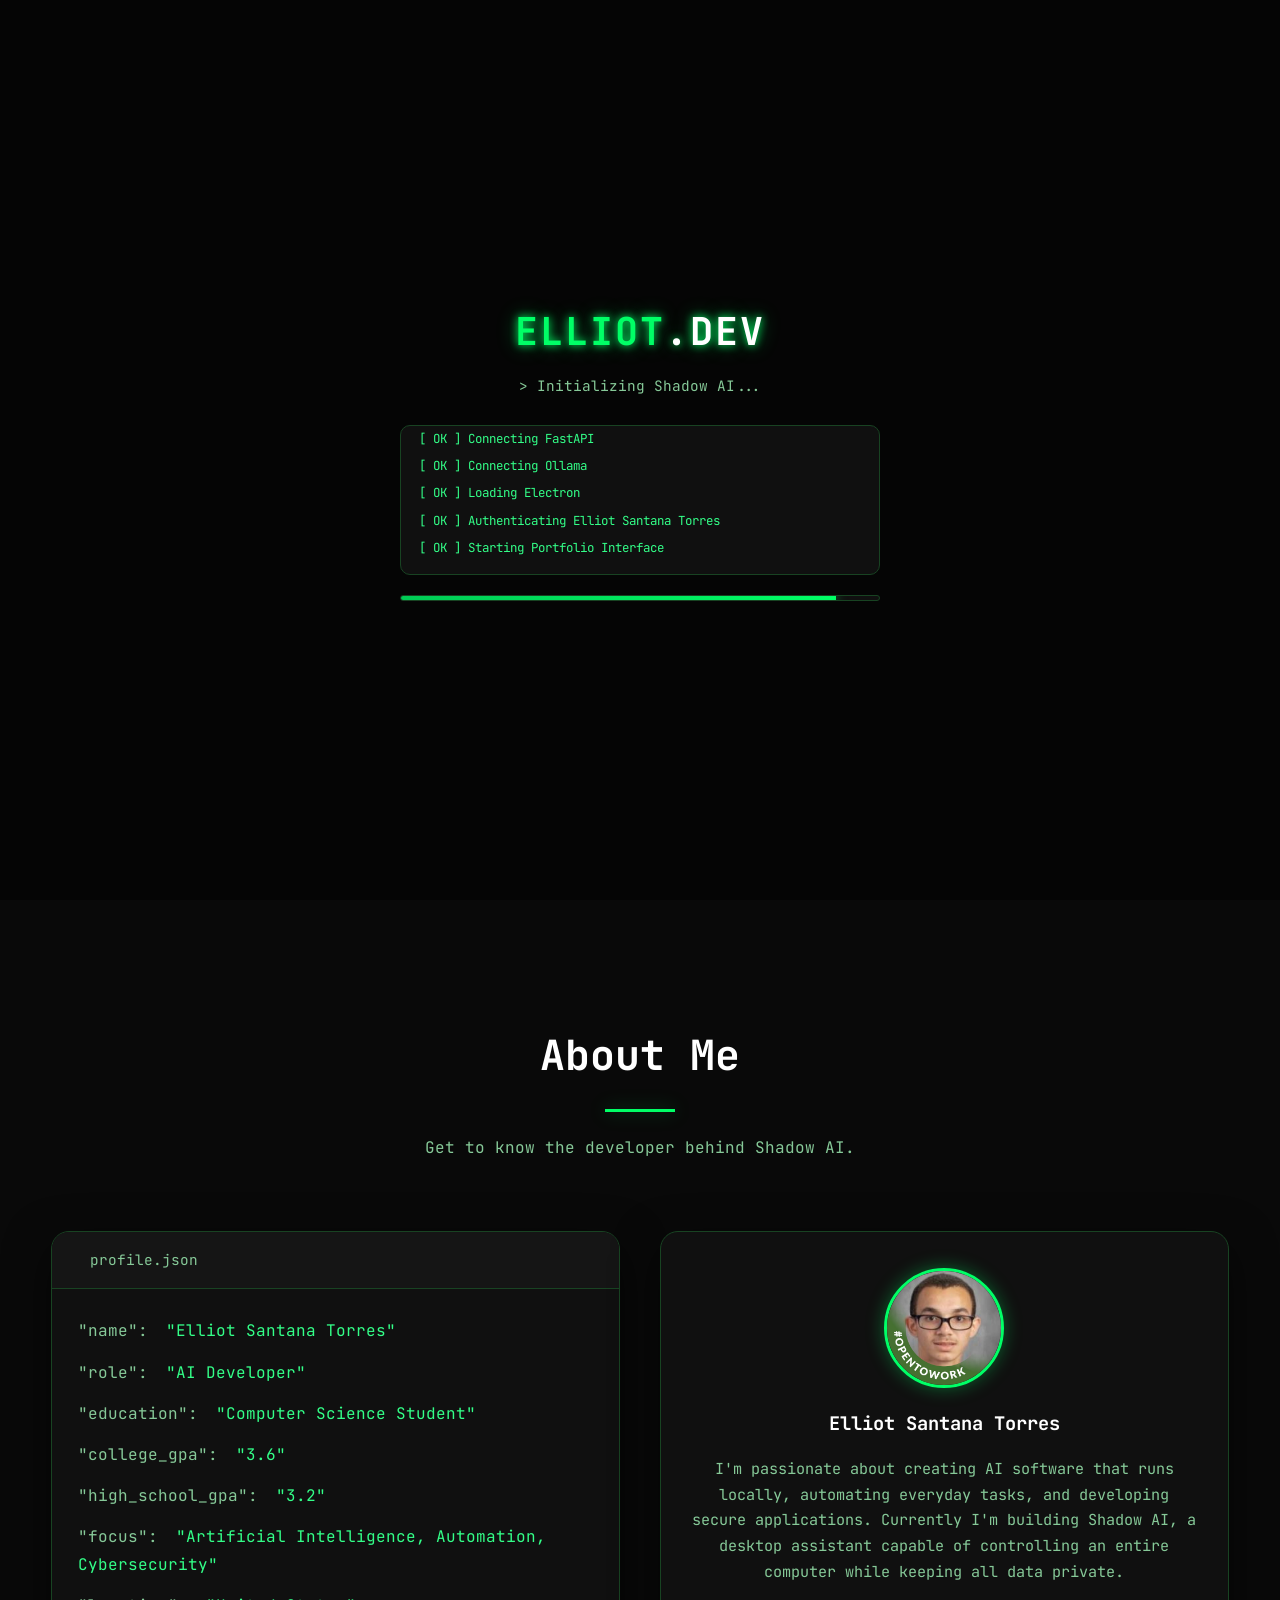
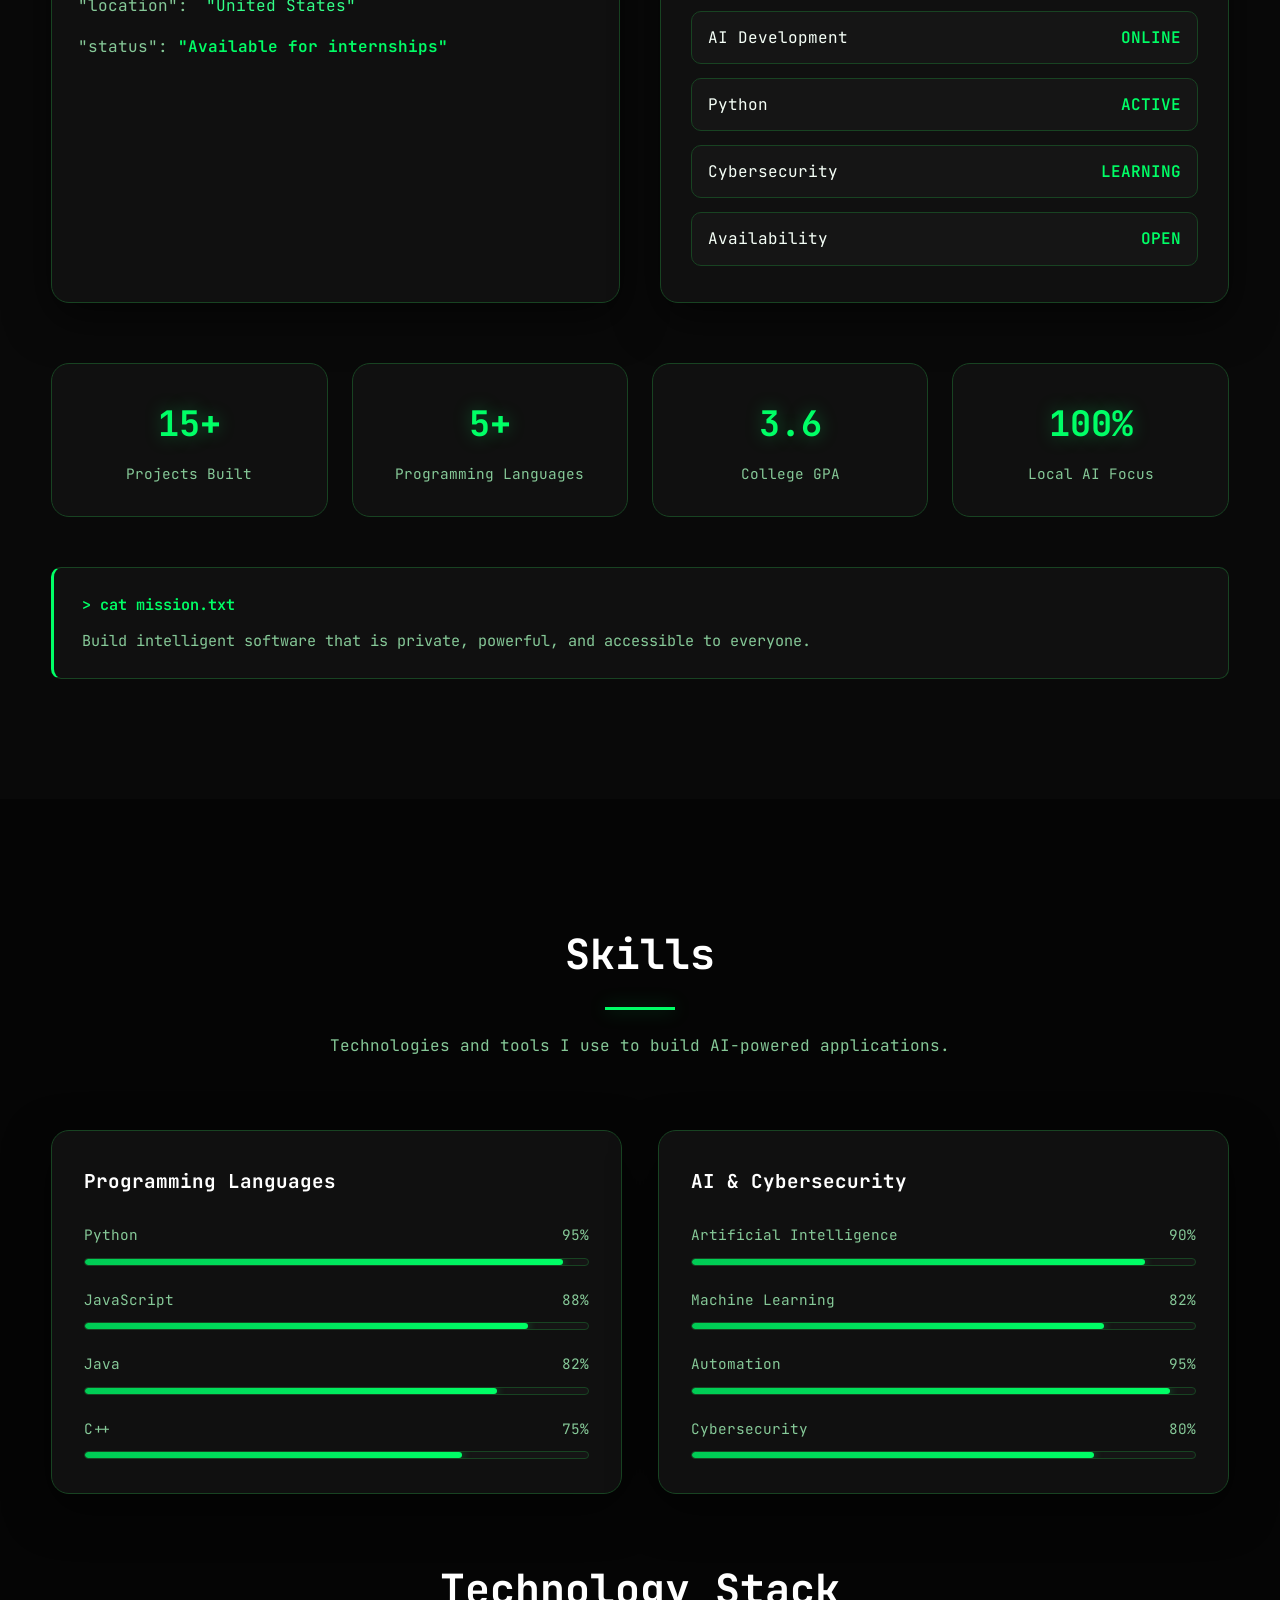
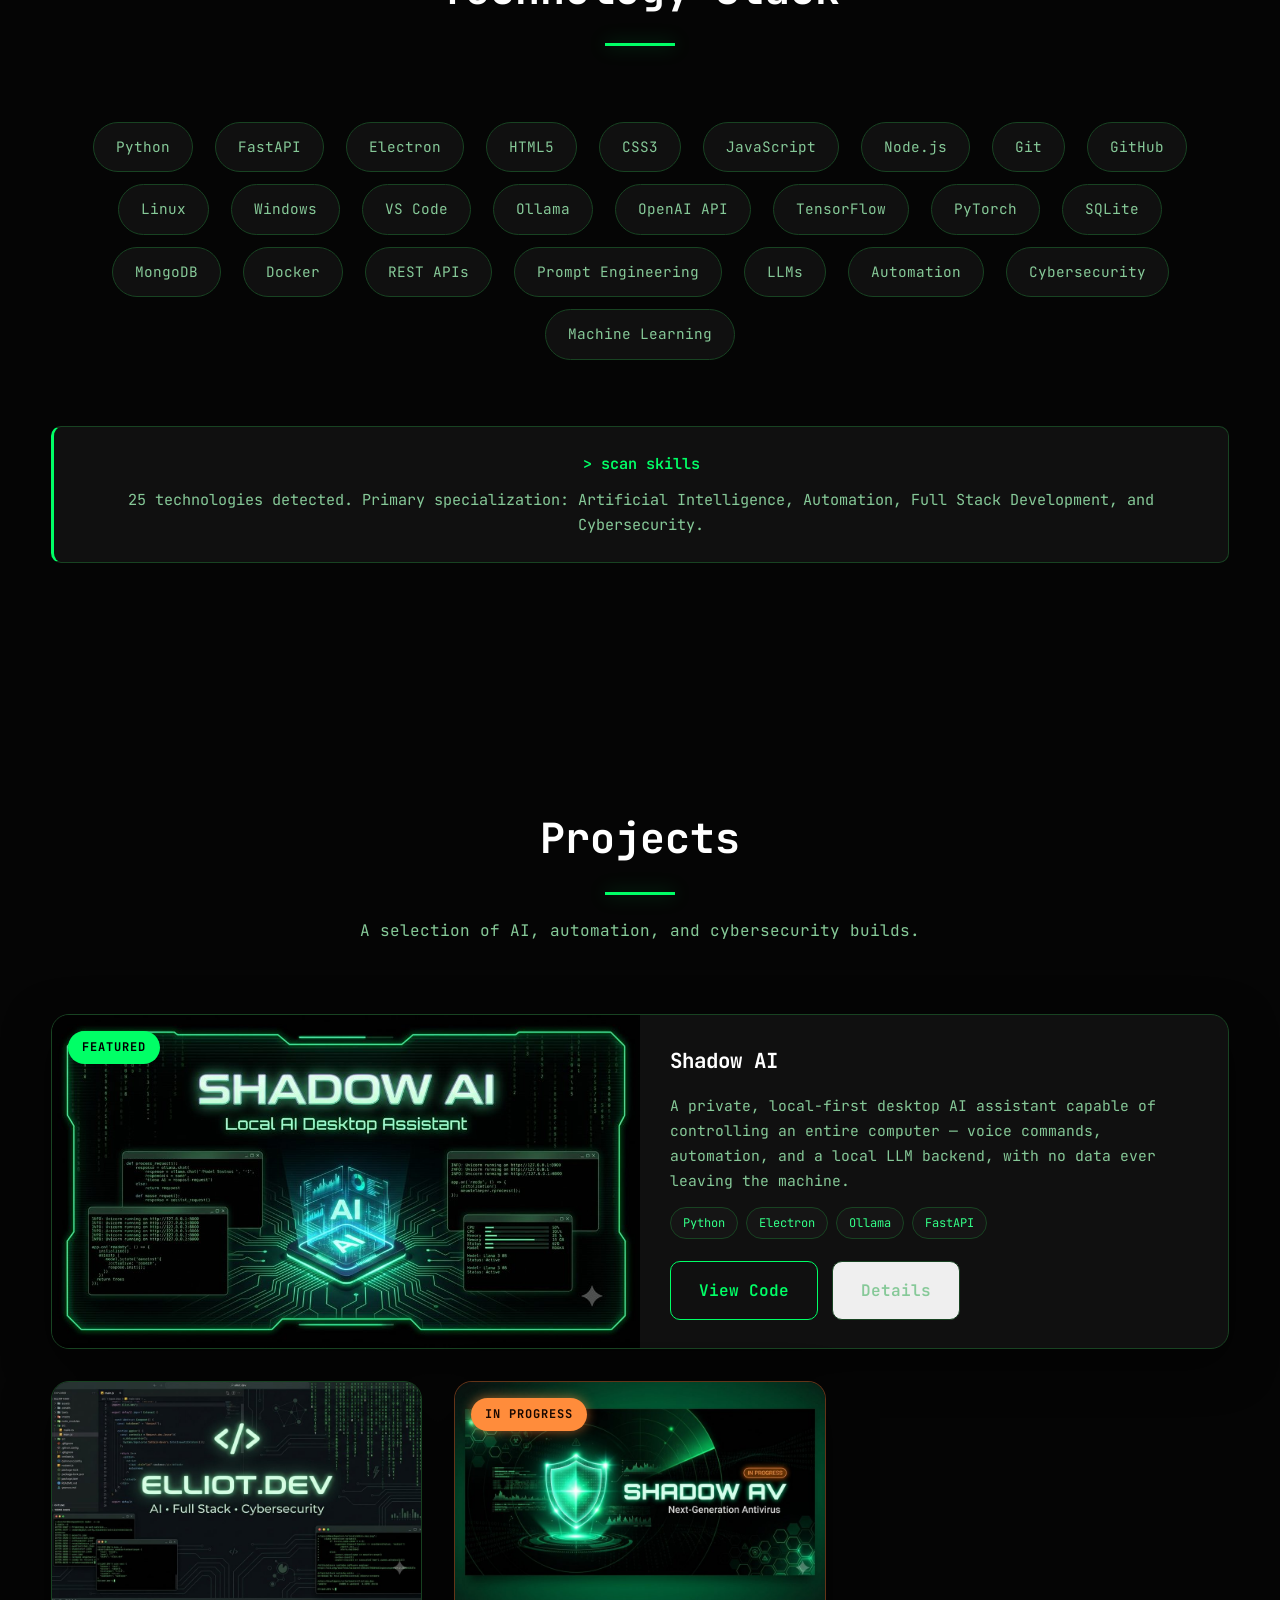
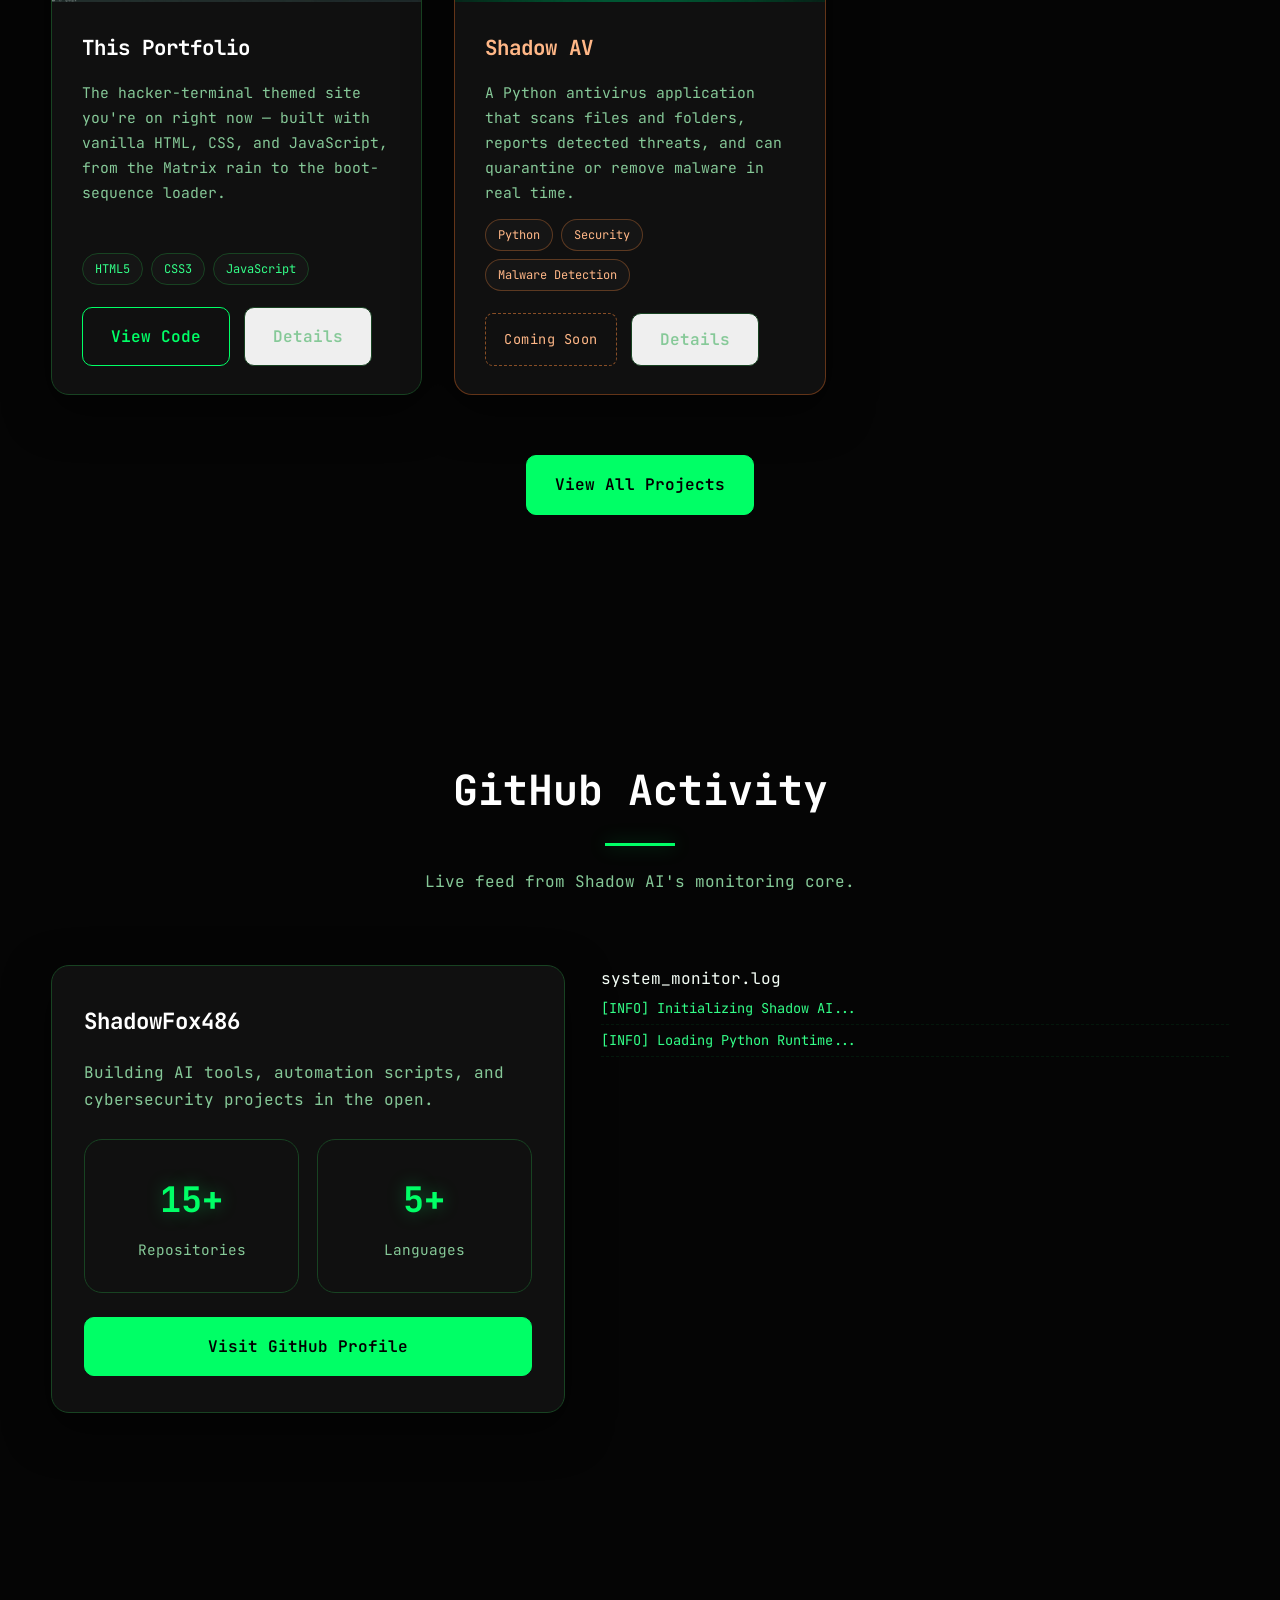
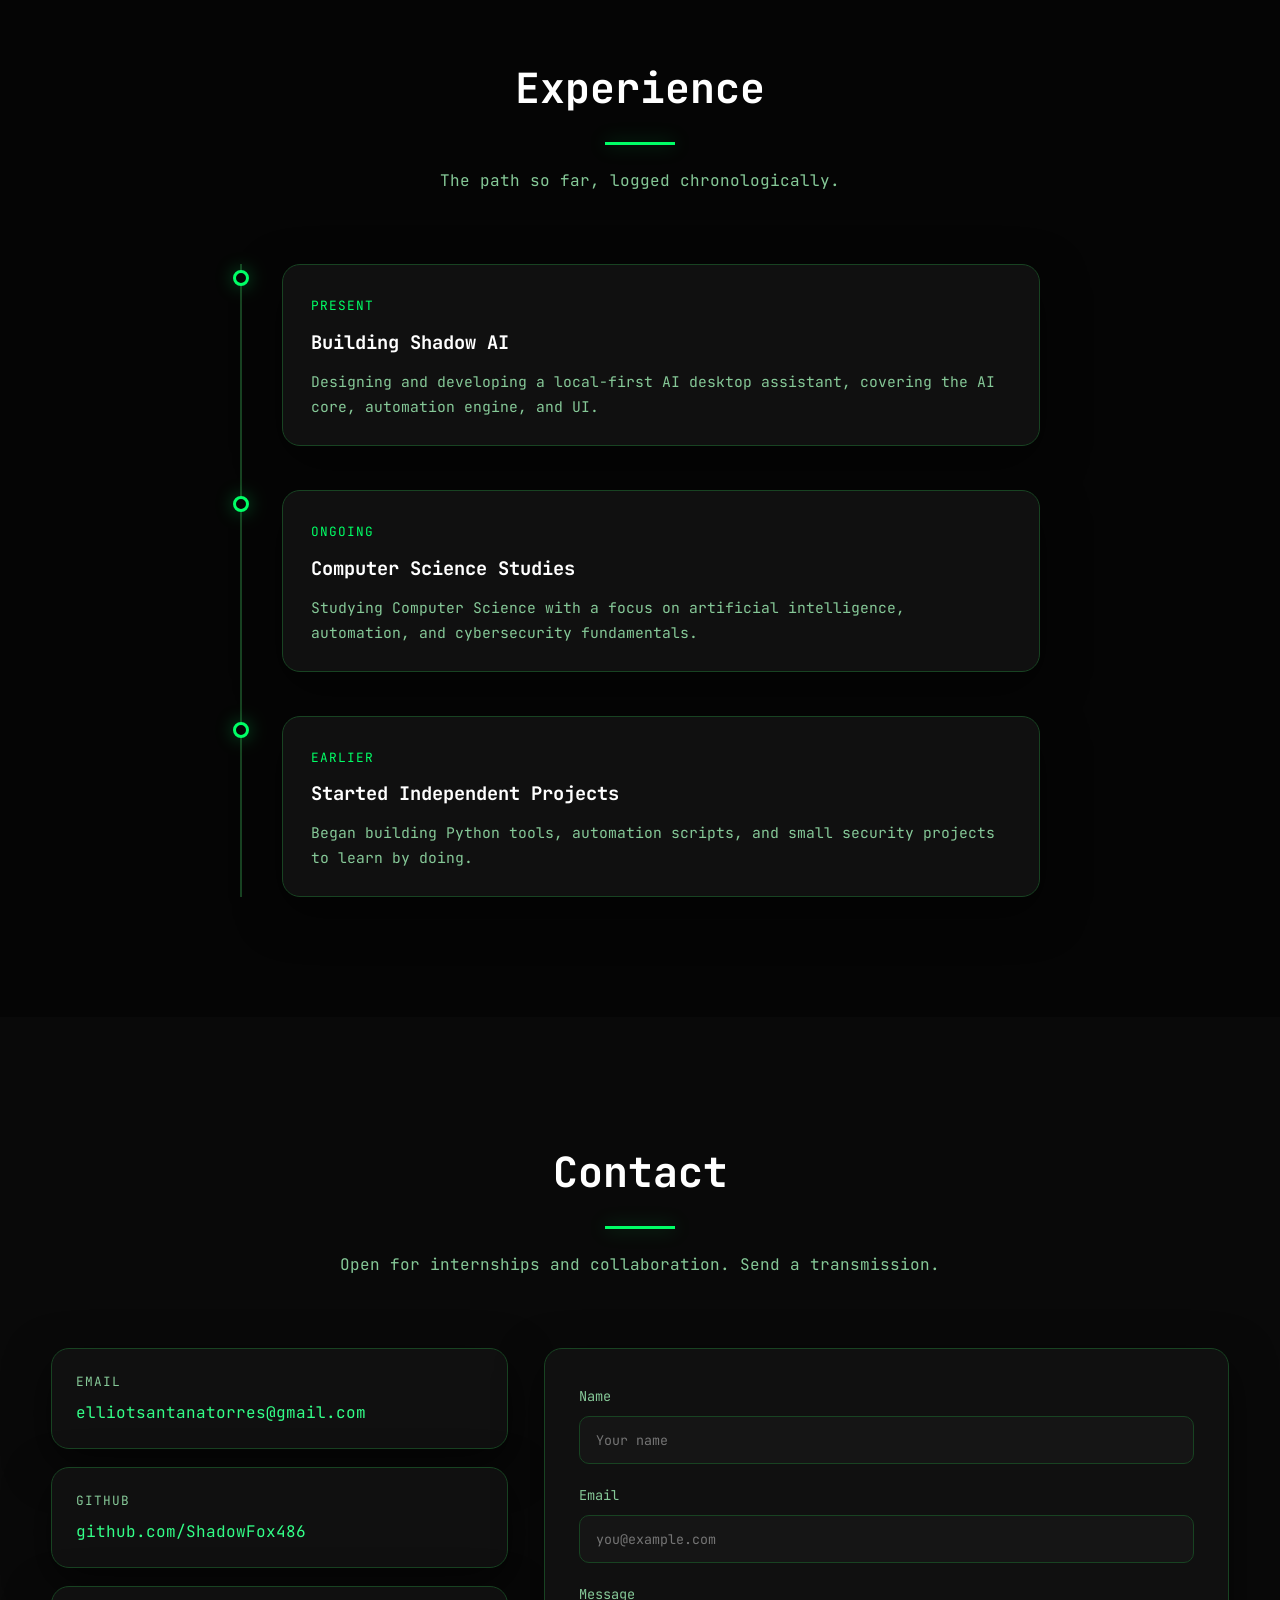
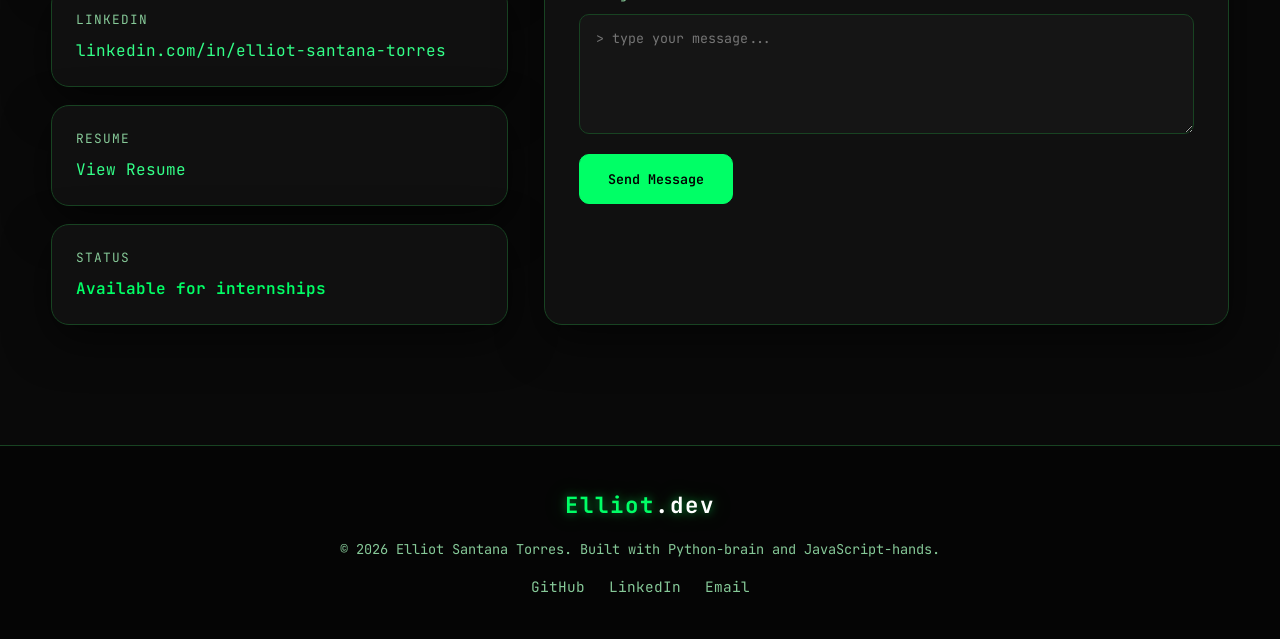
==== commit b867872f: "Complete portfolio rebuild" ====
--- a/index.html
+++ b/index.html
@@ -17,6 +17,8 @@
     <link rel="stylesheet" href="css/style.css">
     <link rel="stylesheet" href="css/animations.css">
     <link rel="stylesheet" href="css/responsive.css">
+
+    <script src="https://cdn.jsdelivr.net/npm/@emailjs/browser@4/dist/email.min.js"></script>
 
 </head>
 
@@ -1277,6 +1279,7 @@
 <script src="js/cursor.js"></script>
 <script src="js/effects.js"></script>
 <script src="js/modal.js"></script>
+<script src="js/emailjs-config.js"></script>
 <script src="js/main.js"></script>
 
 </body>
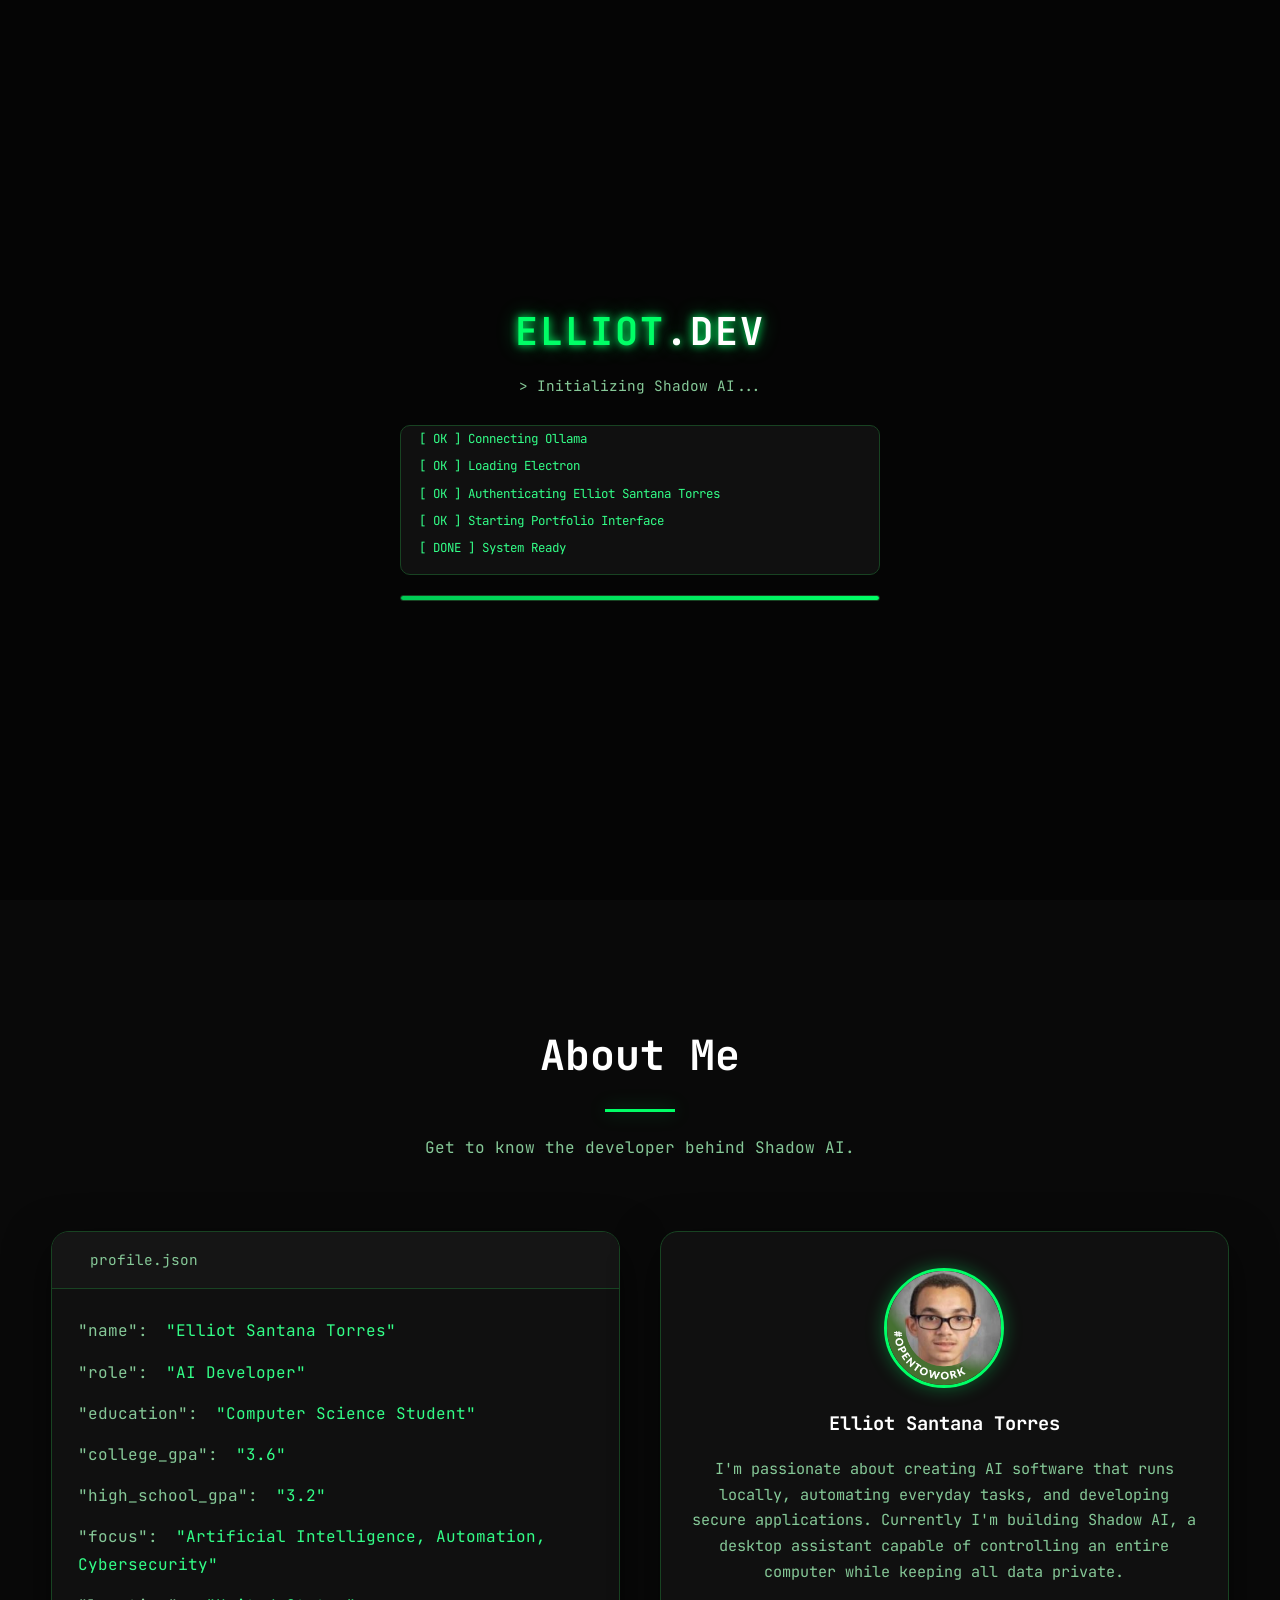
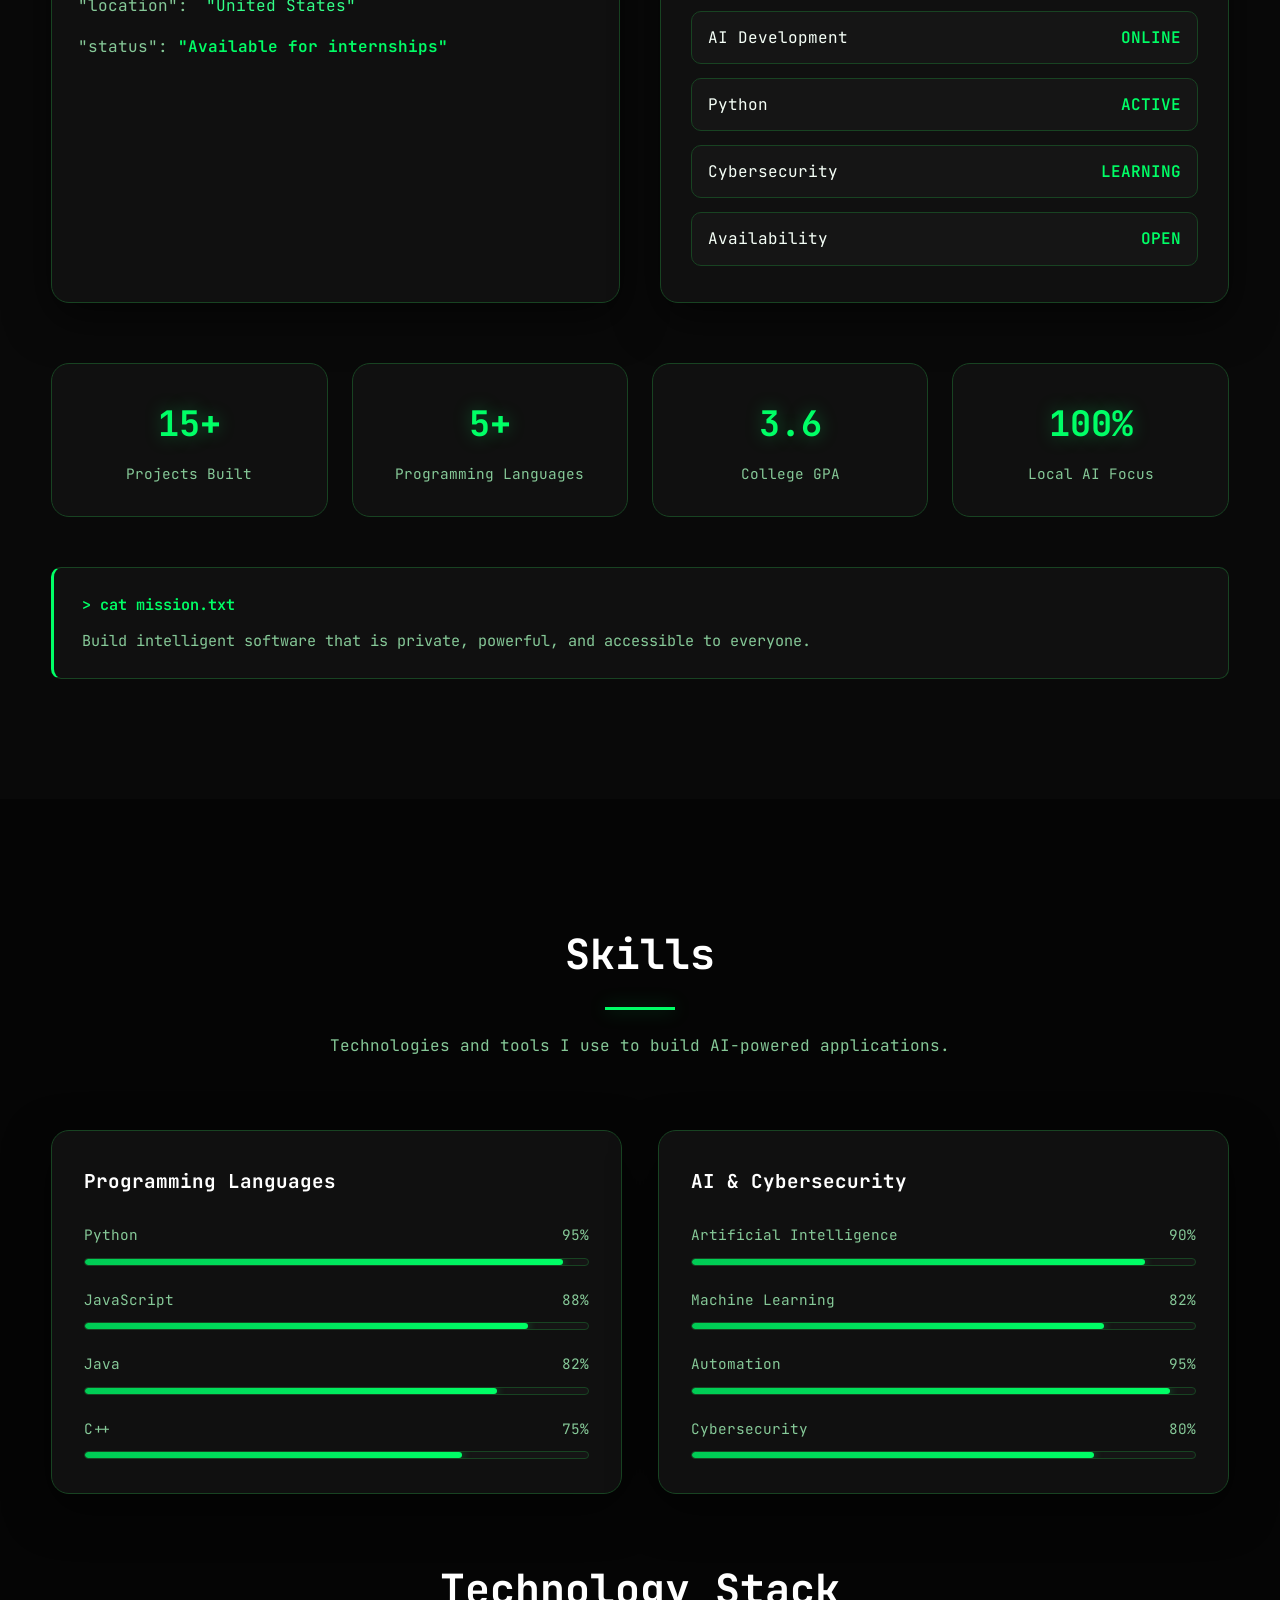
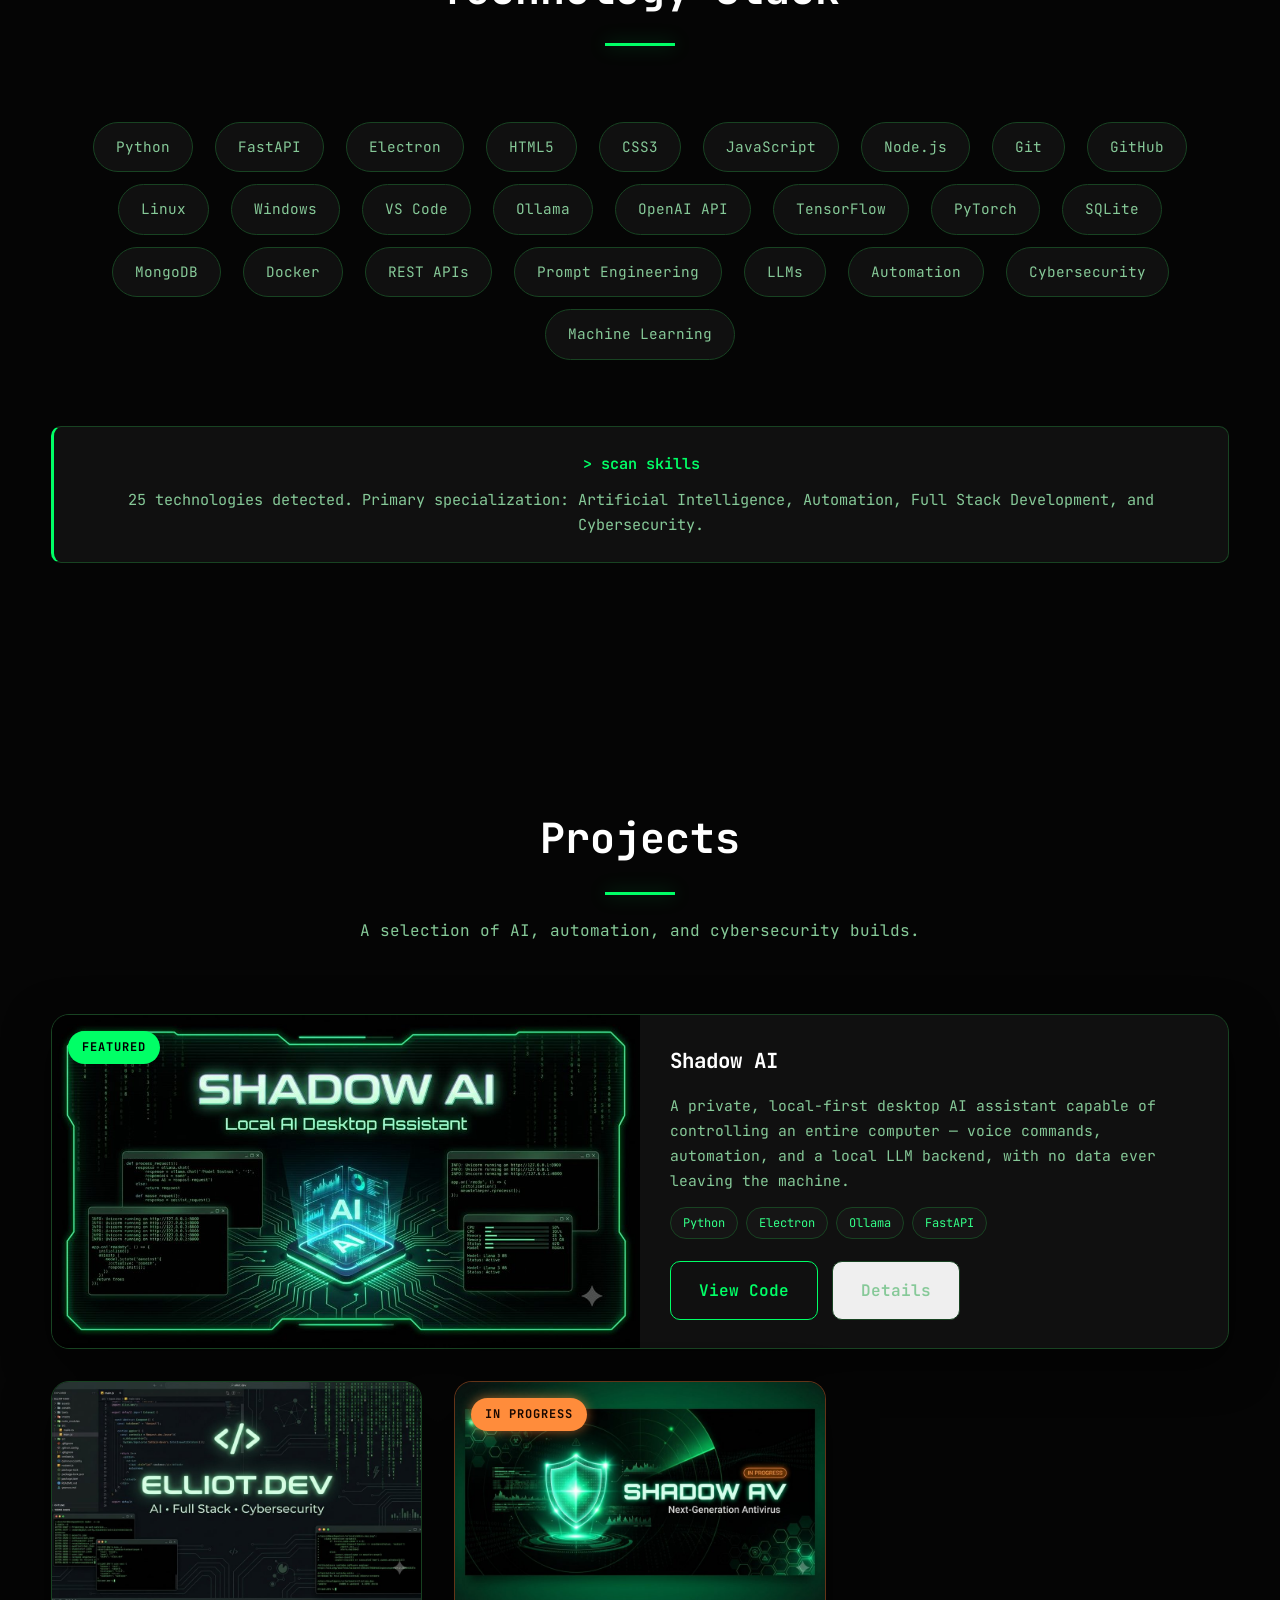
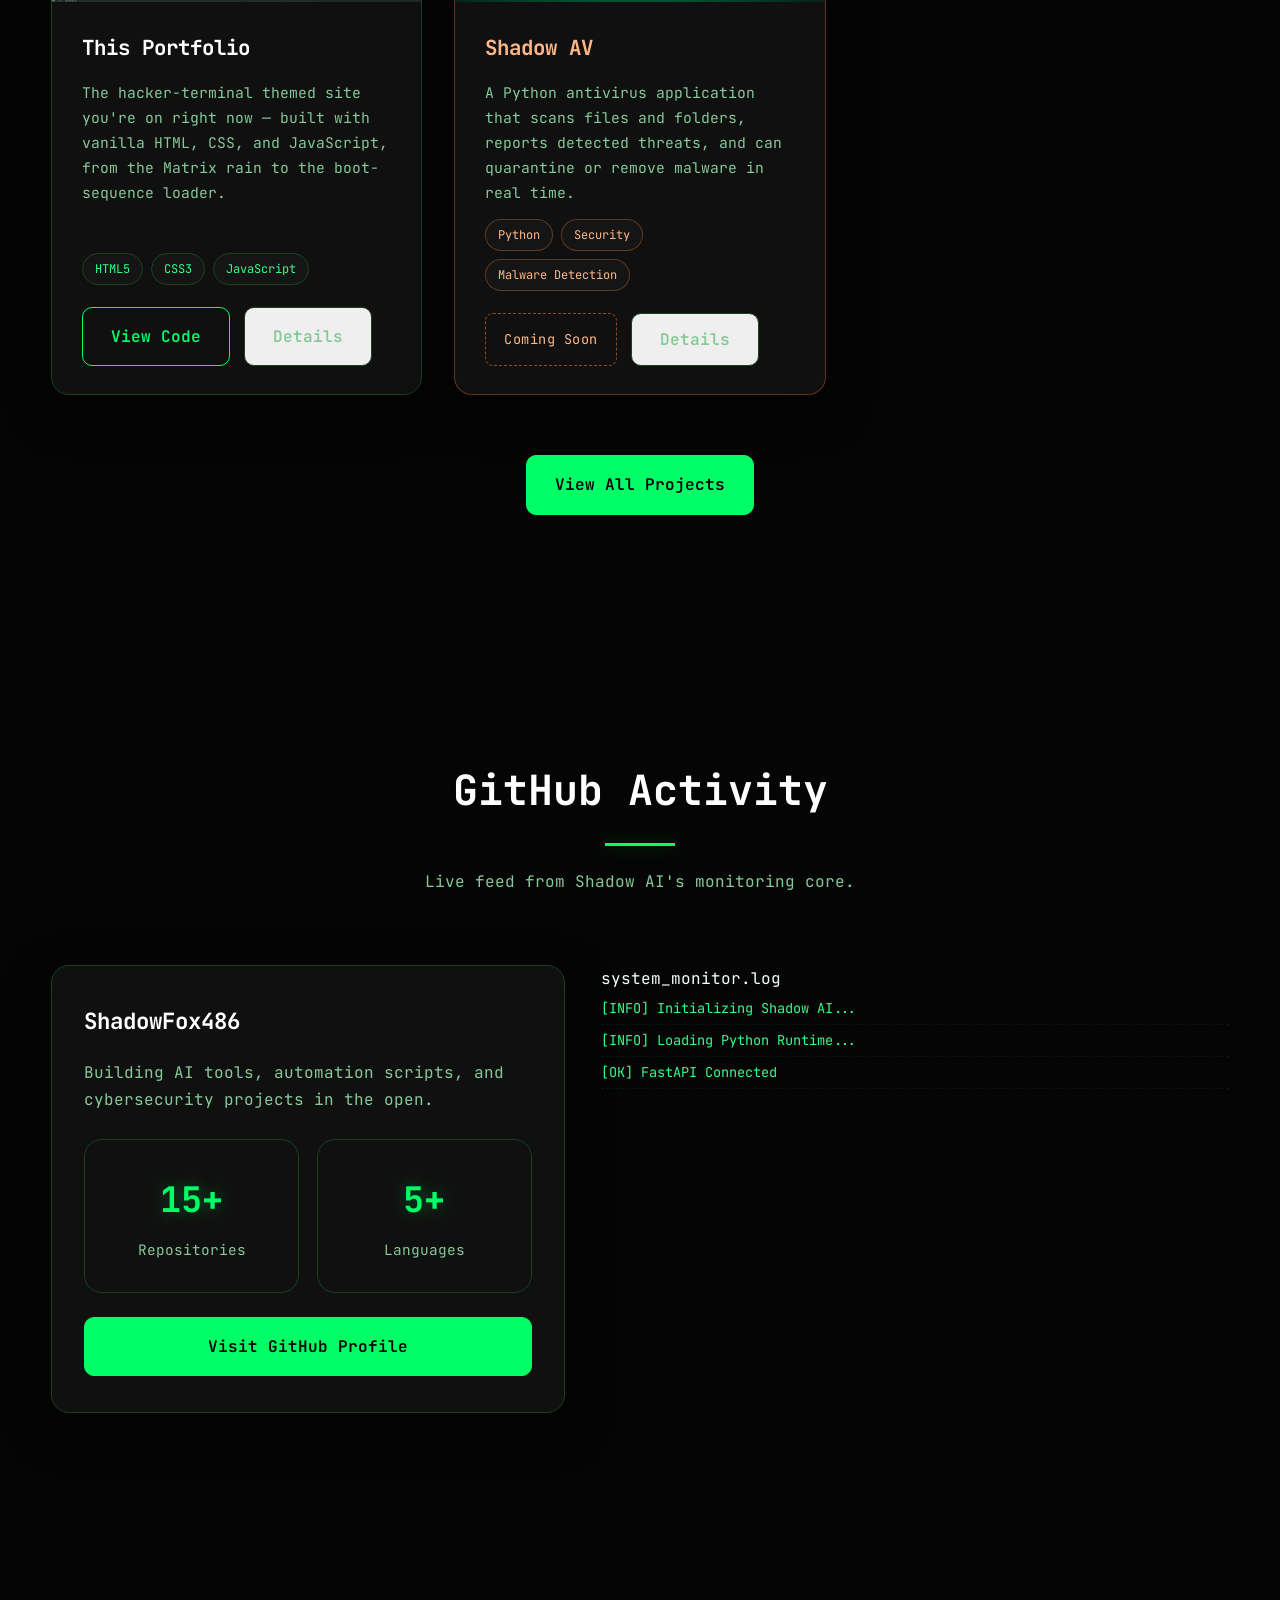
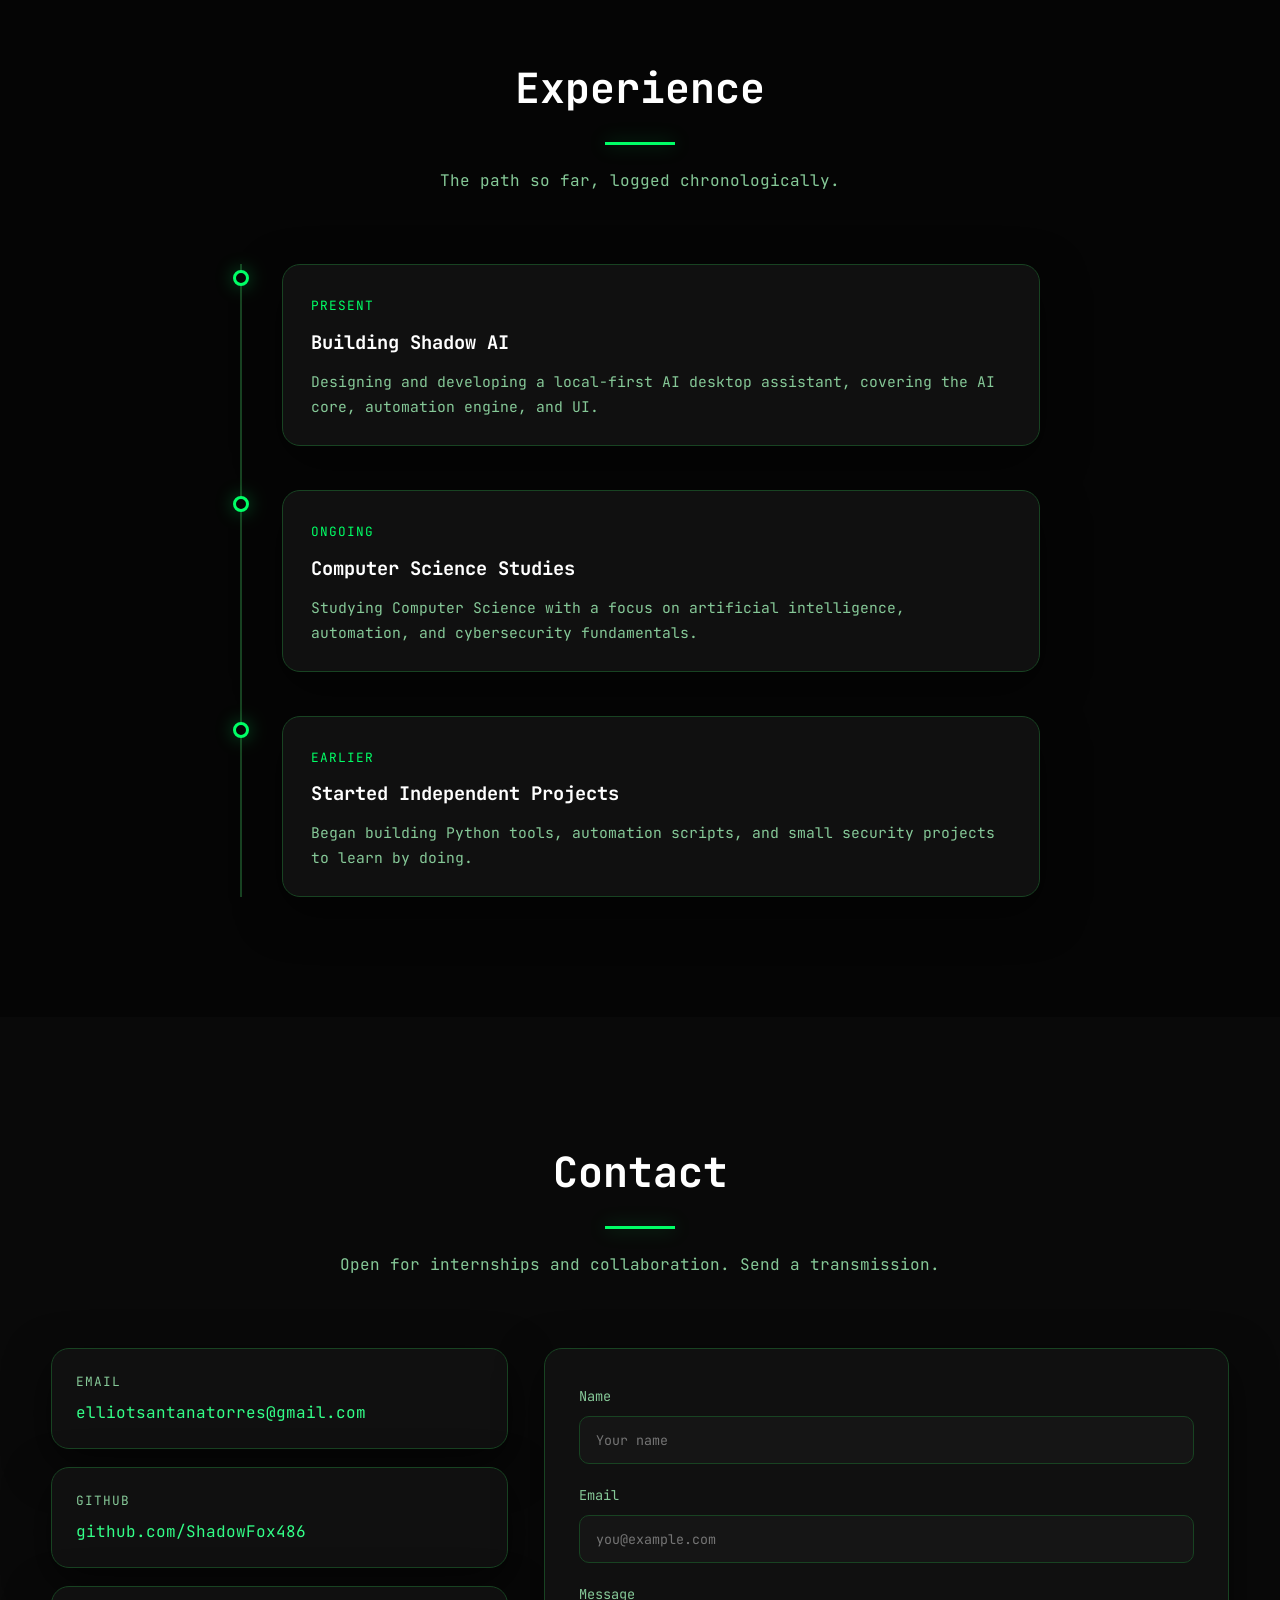
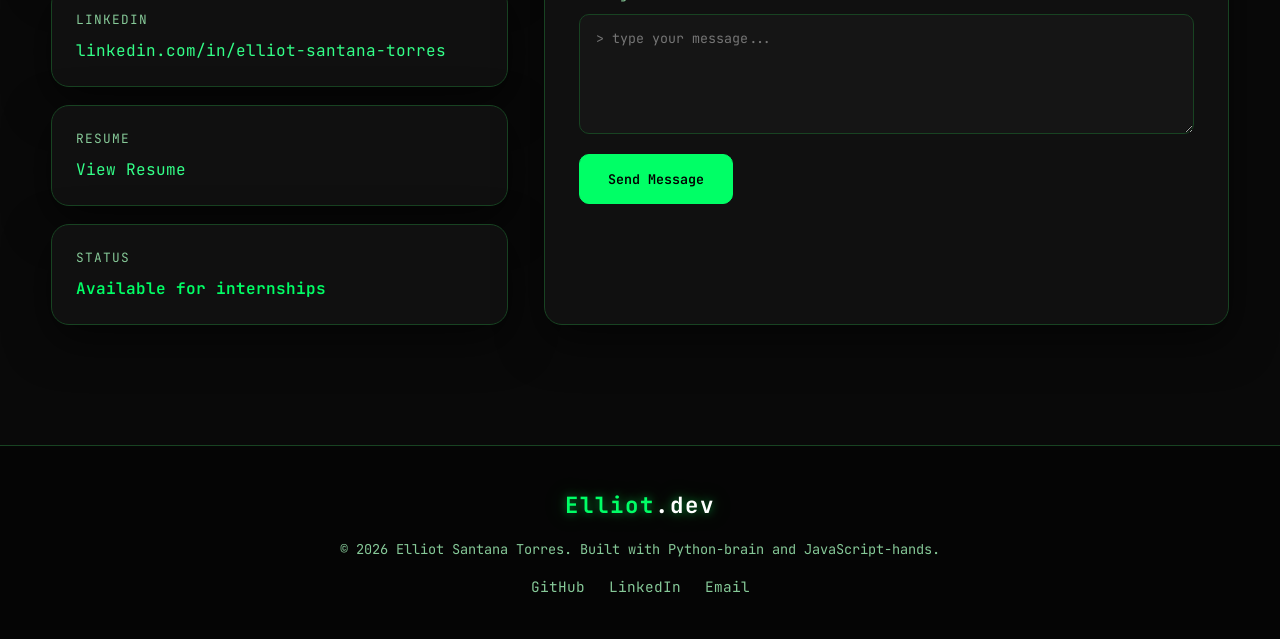
==== commit f1a92e27: "Complete portfolio rebuild" ====
--- a/index.html
+++ b/index.html
@@ -1222,7 +1222,7 @@
 
     </div>
 
-    <form class="contact-form glass reveal" id="contact-form">
+    <form class="contact-form glass reveal" id="contact-form" action="https://formspree.io/f/xpqgovjl" method="POST">
 
         <div class="form-group">
             <label for="name">Name</label>
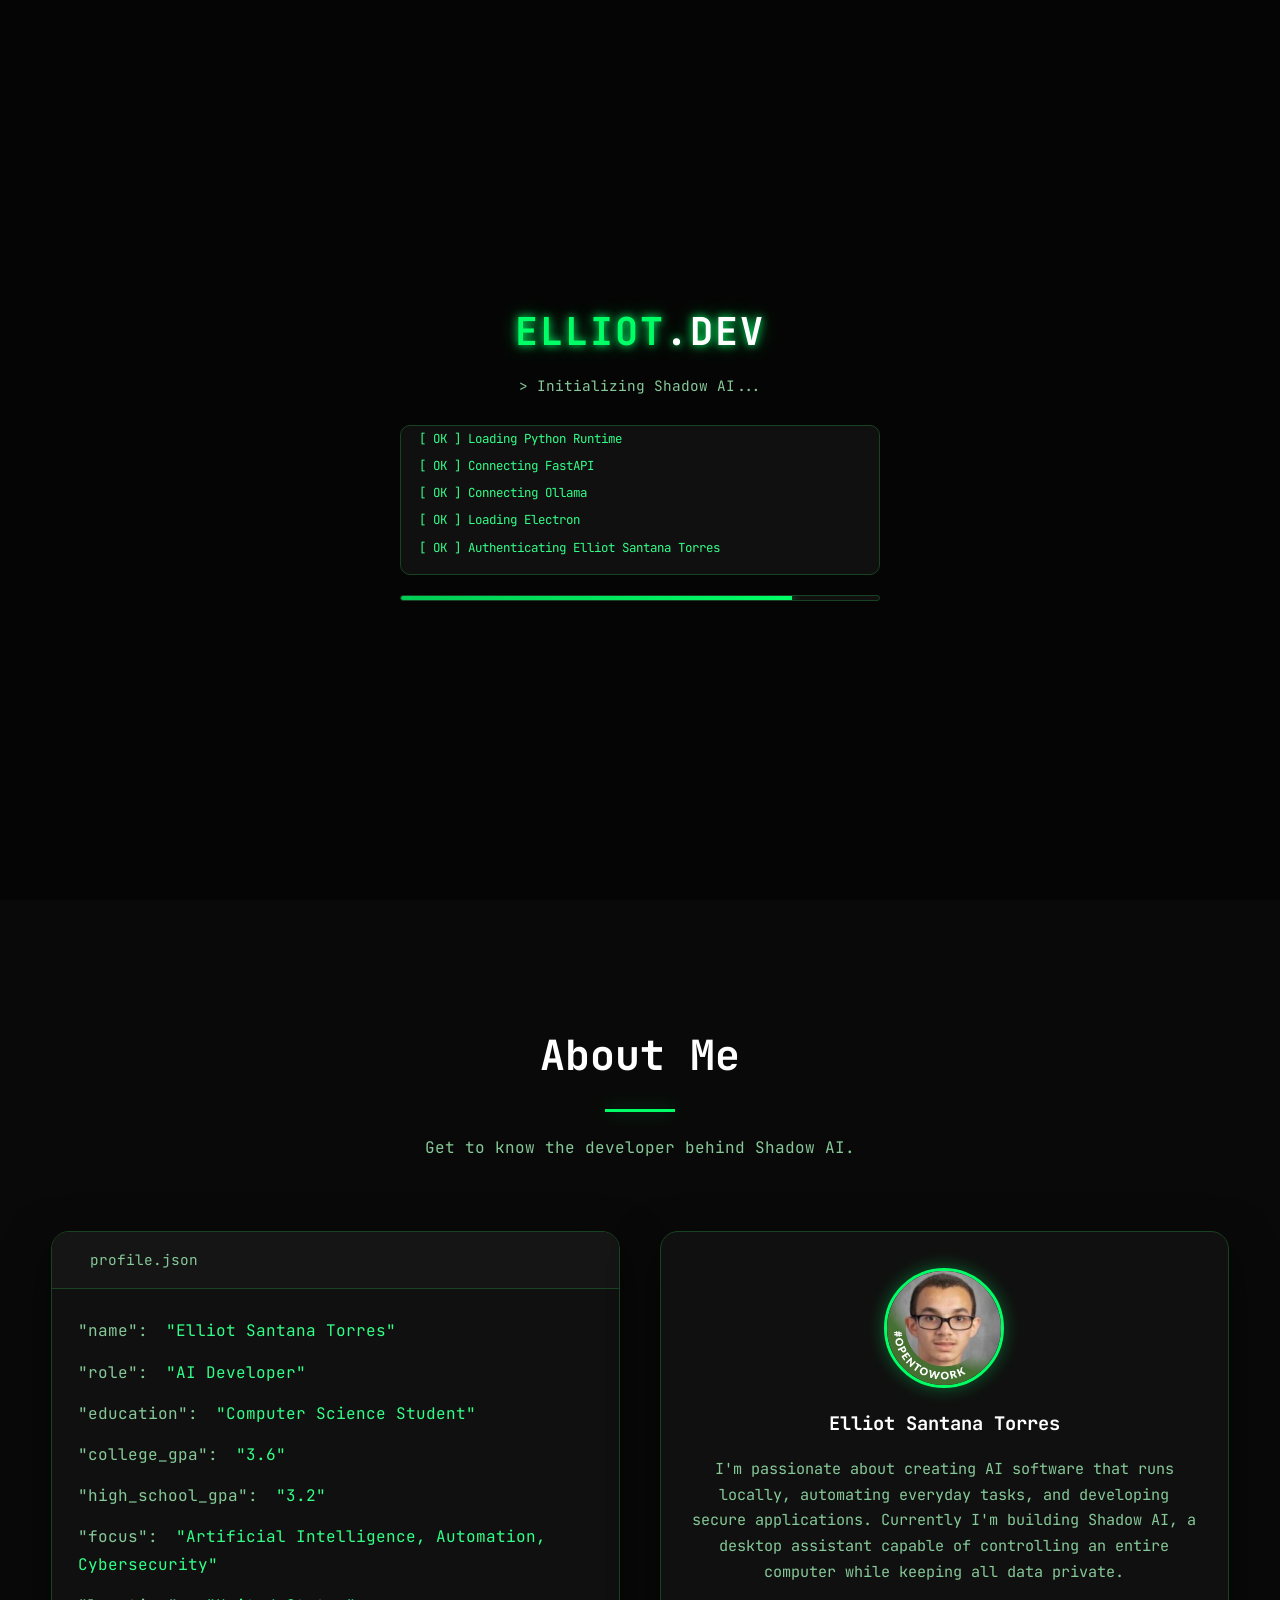
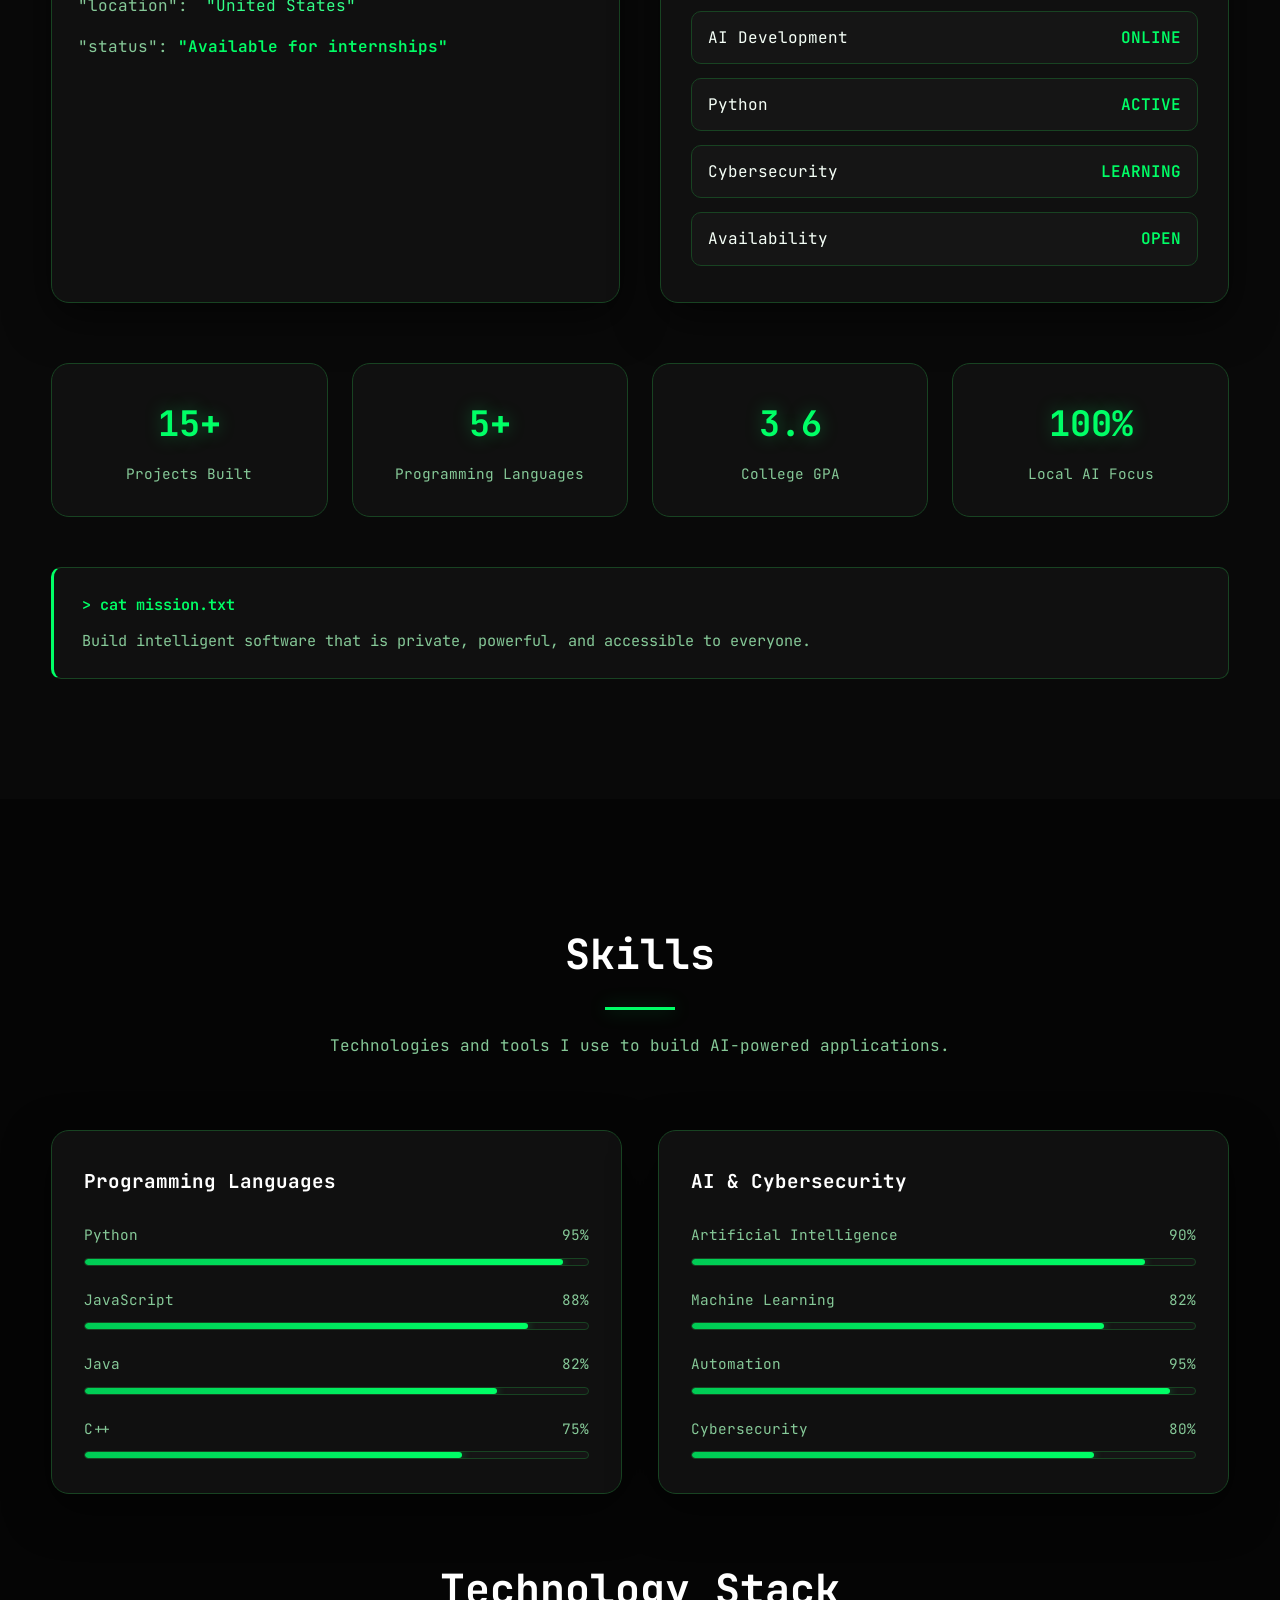
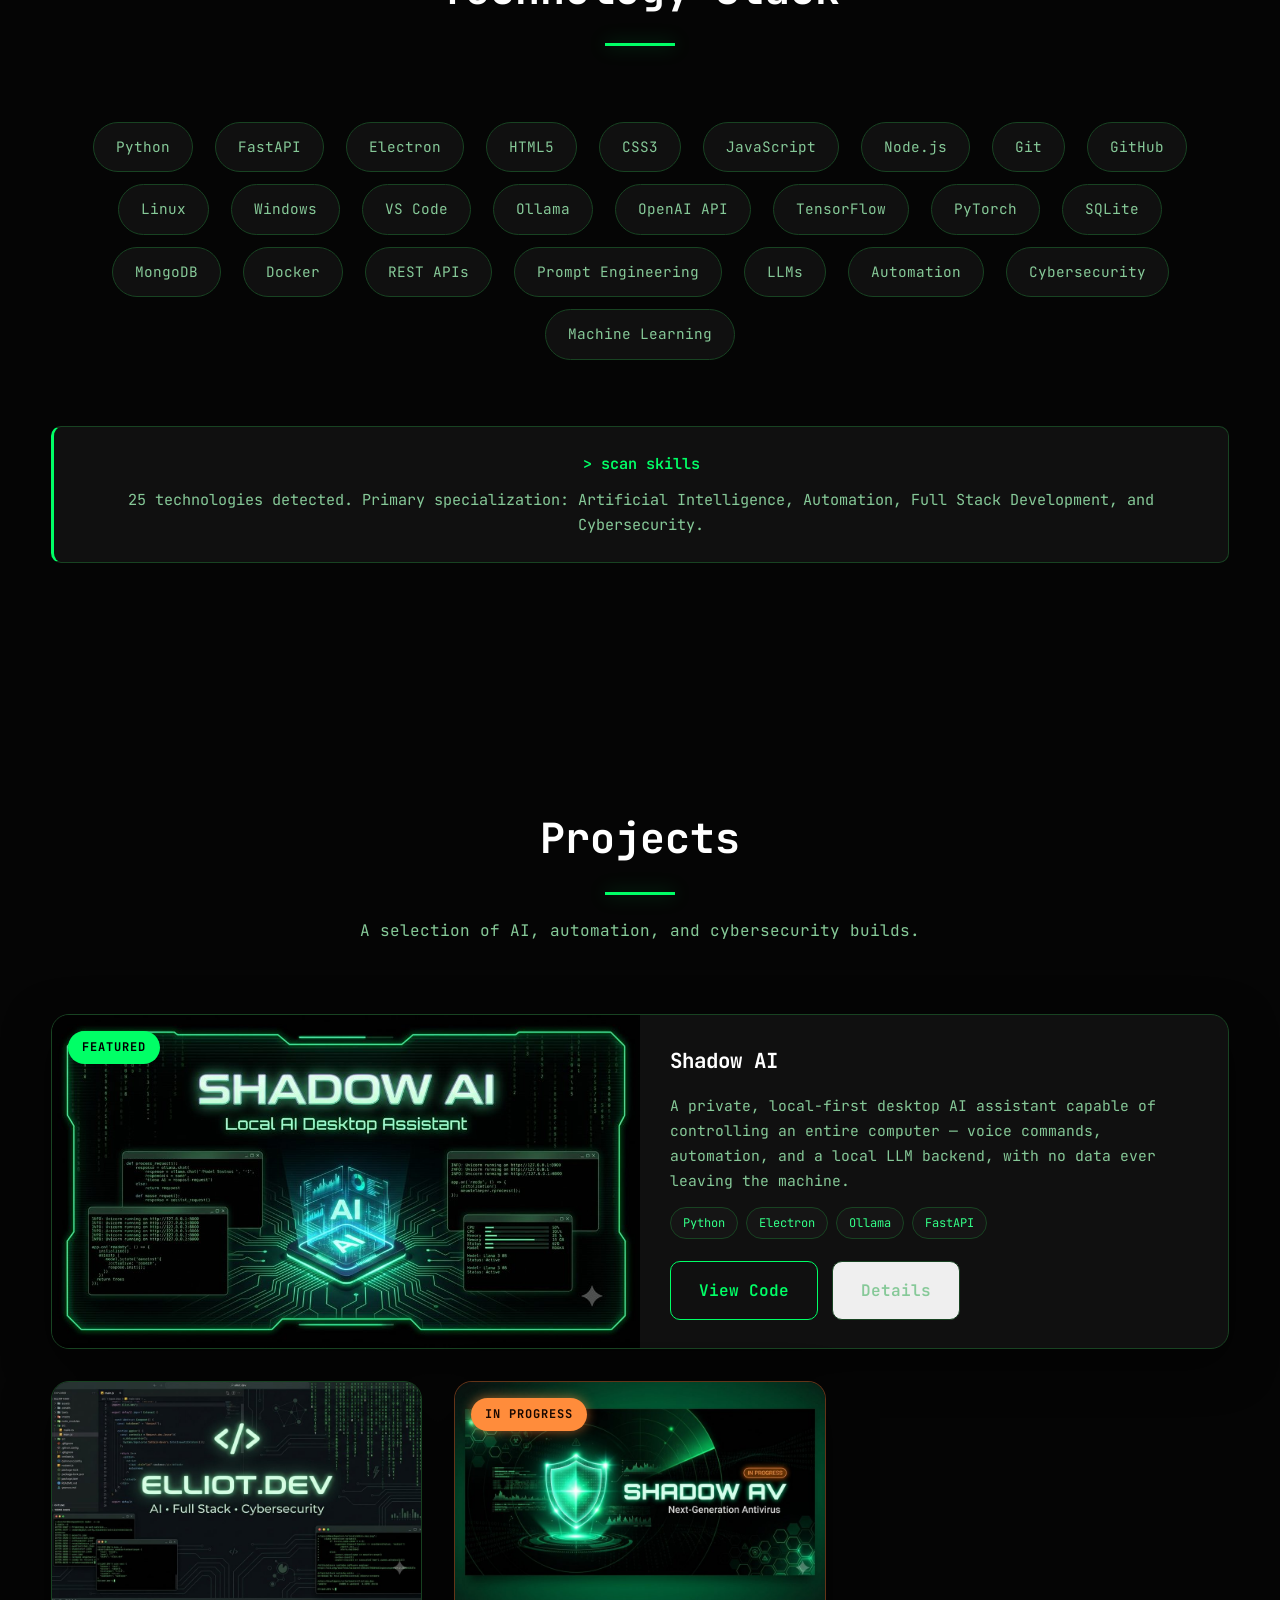
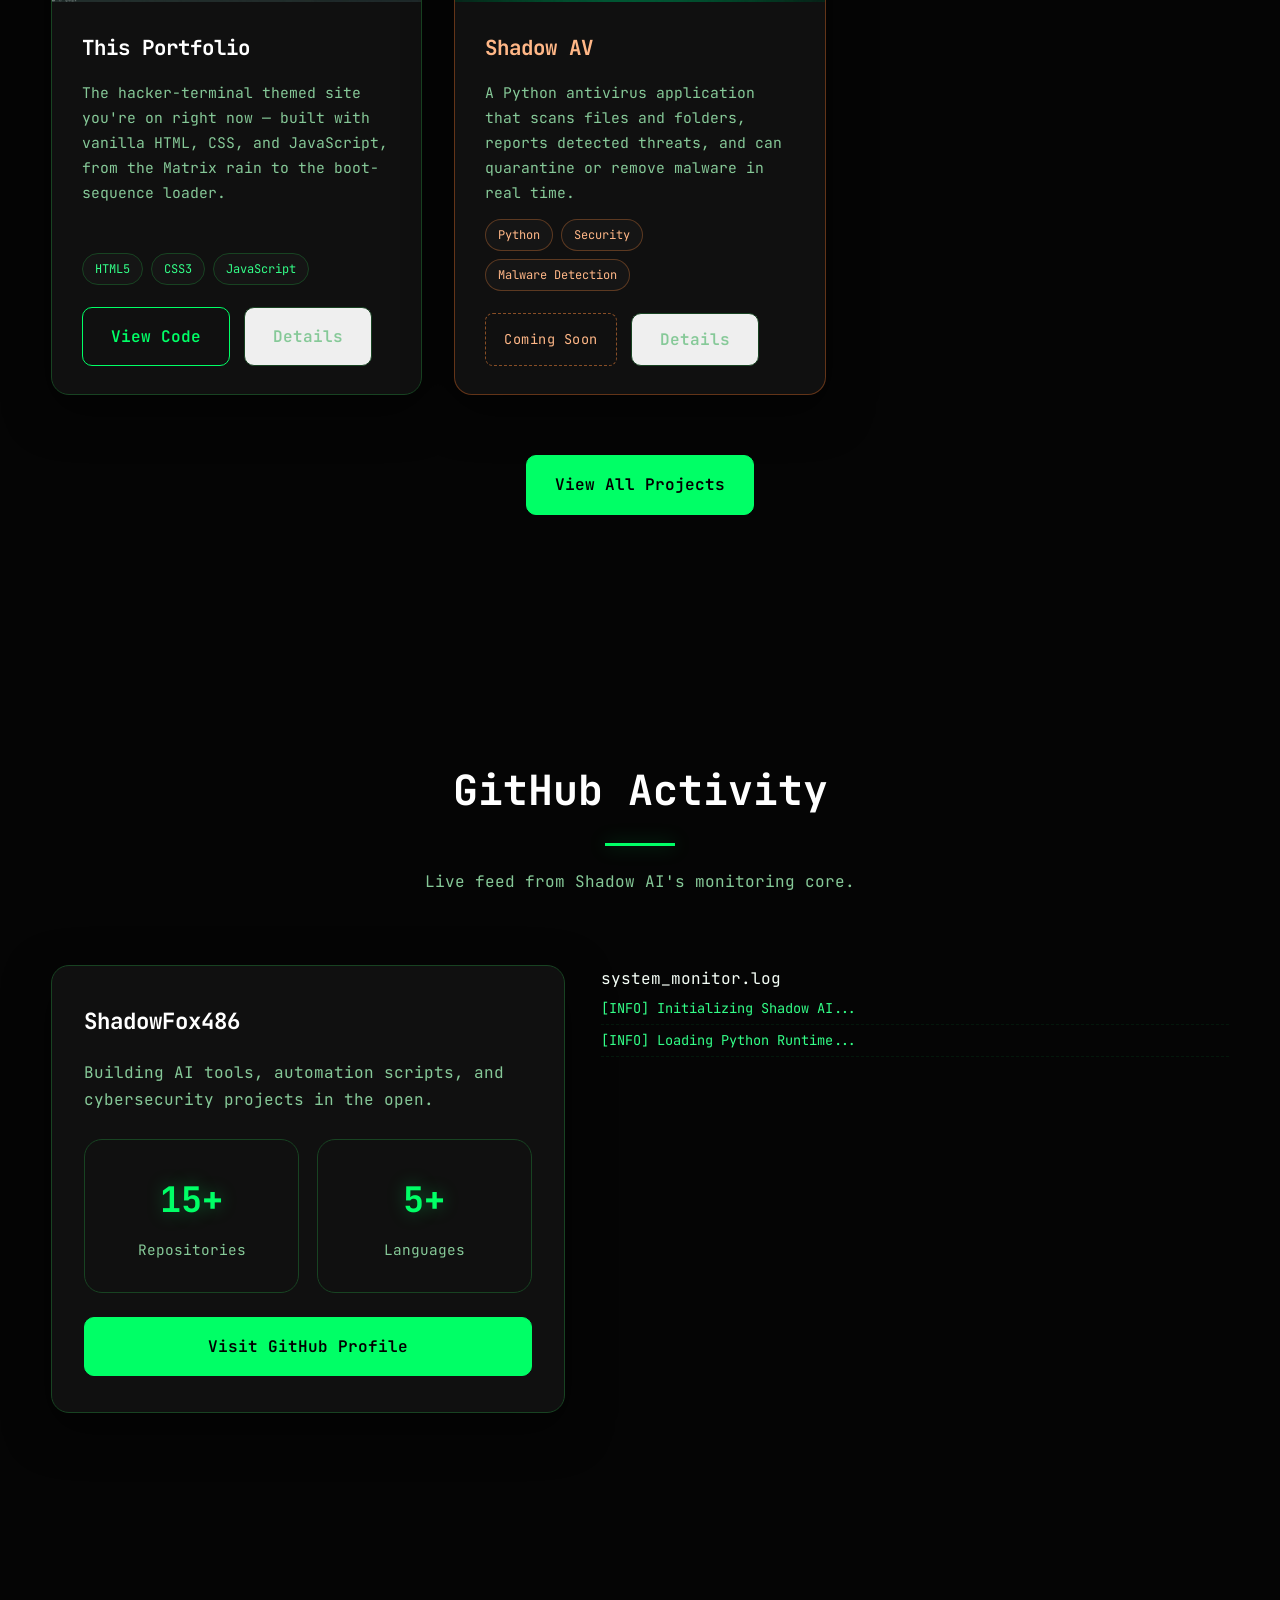
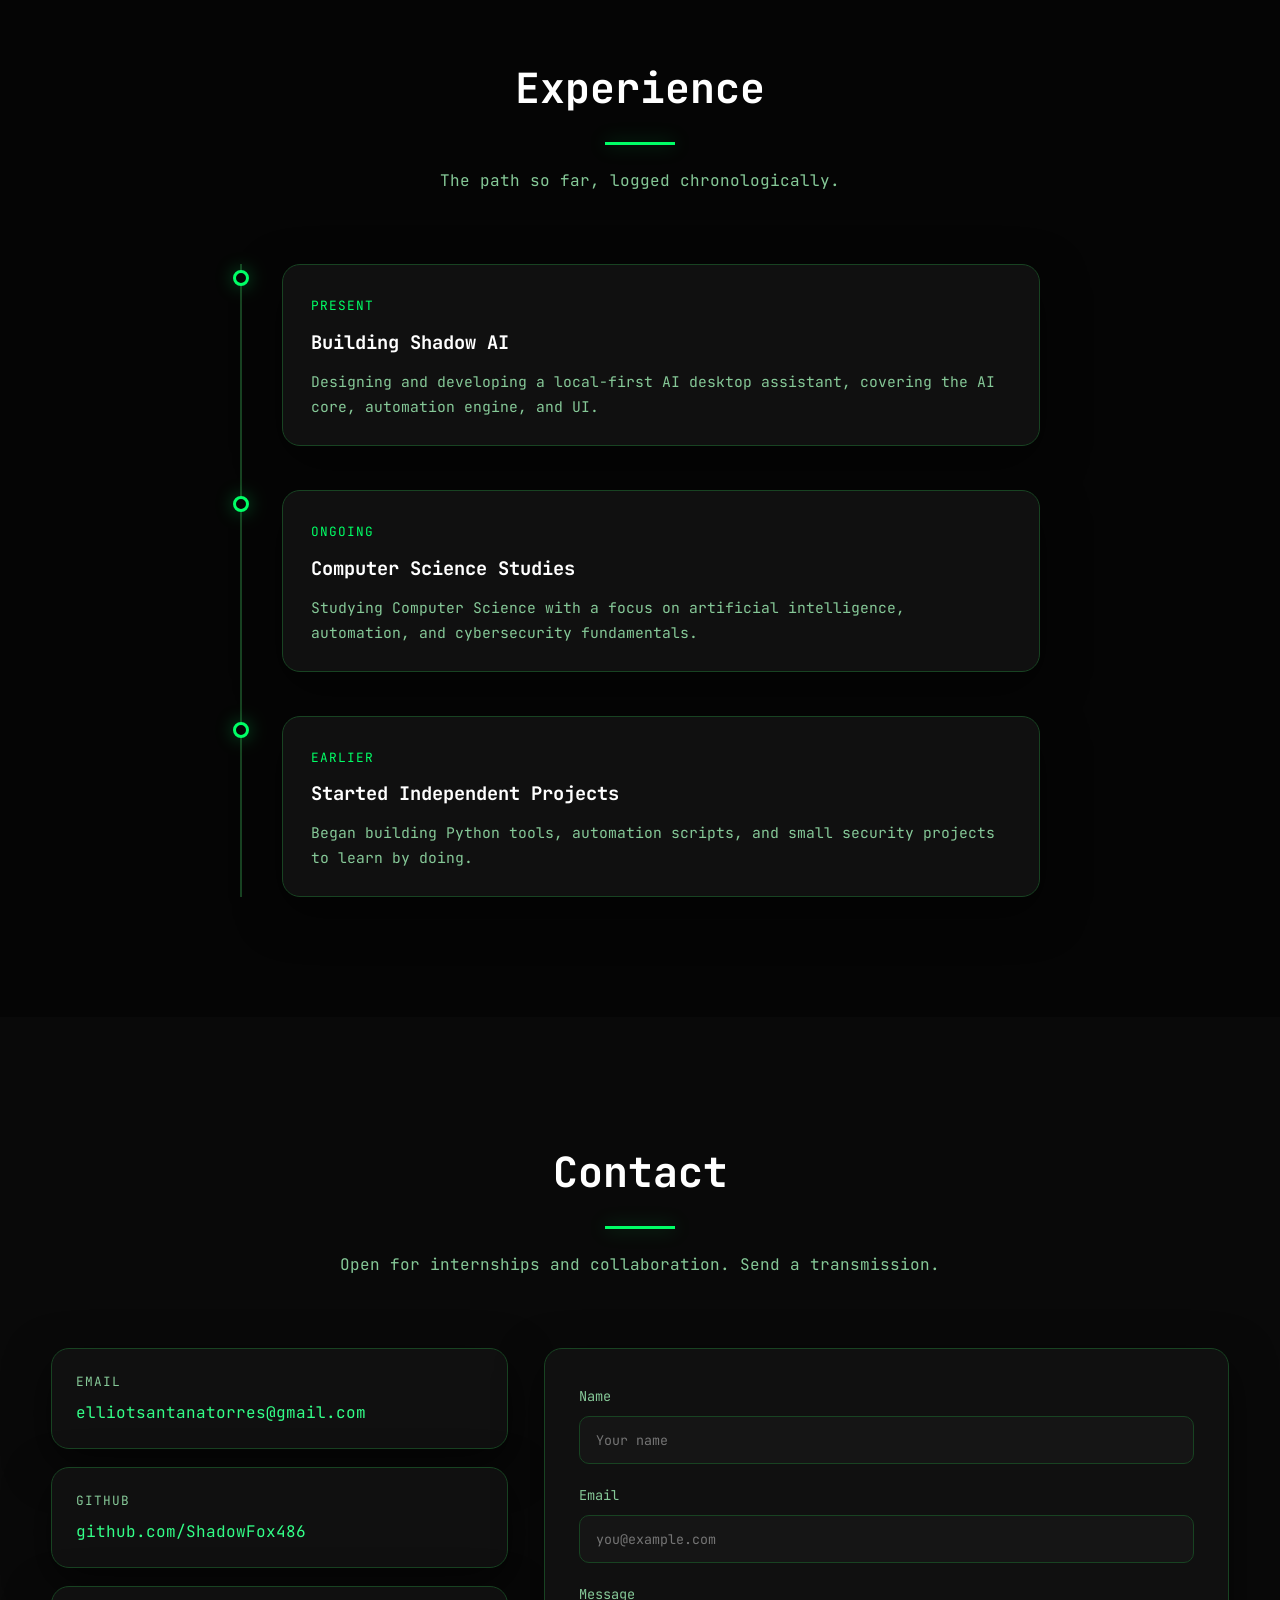
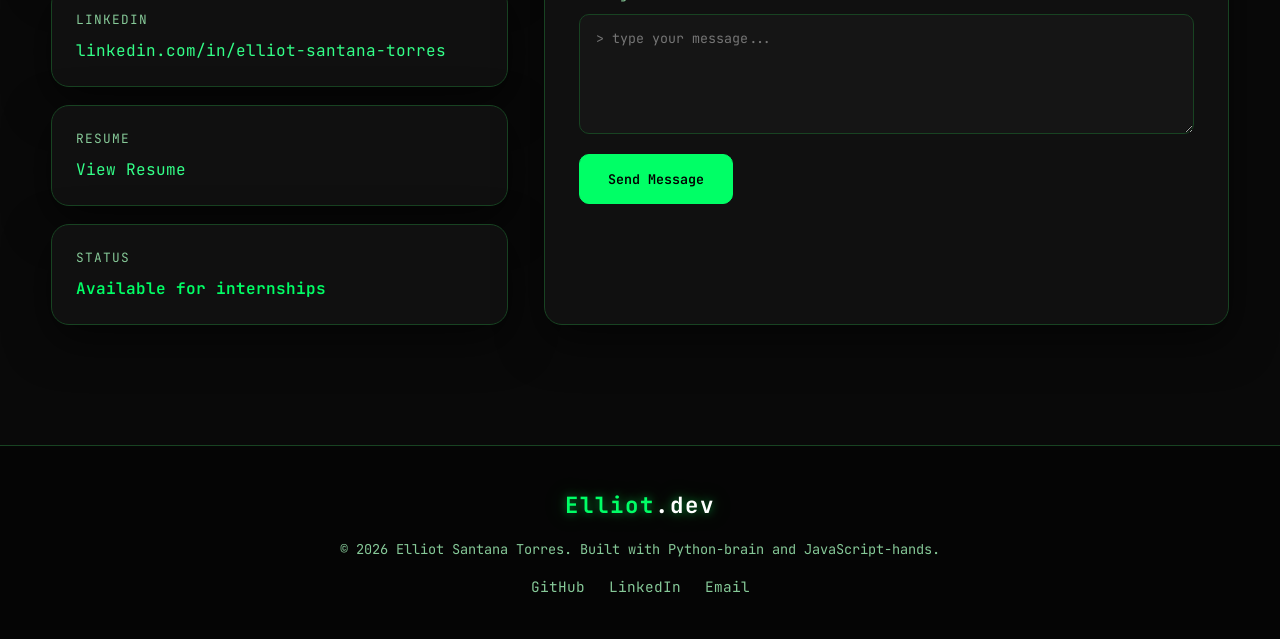
==== commit 4a26d702: "Complete portfolio rebuild" ====
--- a/index.html
+++ b/index.html
@@ -18,7 +18,6 @@
     <link rel="stylesheet" href="css/animations.css">
     <link rel="stylesheet" href="css/responsive.css">
 
-    <script src="https://cdn.jsdelivr.net/npm/@emailjs/browser@4/dist/email.min.js"></script>
 
 </head>
 
@@ -1279,7 +1278,6 @@
 <script src="js/cursor.js"></script>
 <script src="js/effects.js"></script>
 <script src="js/modal.js"></script>
-<script src="js/emailjs-config.js"></script>
 <script src="js/main.js"></script>
 
 </body>
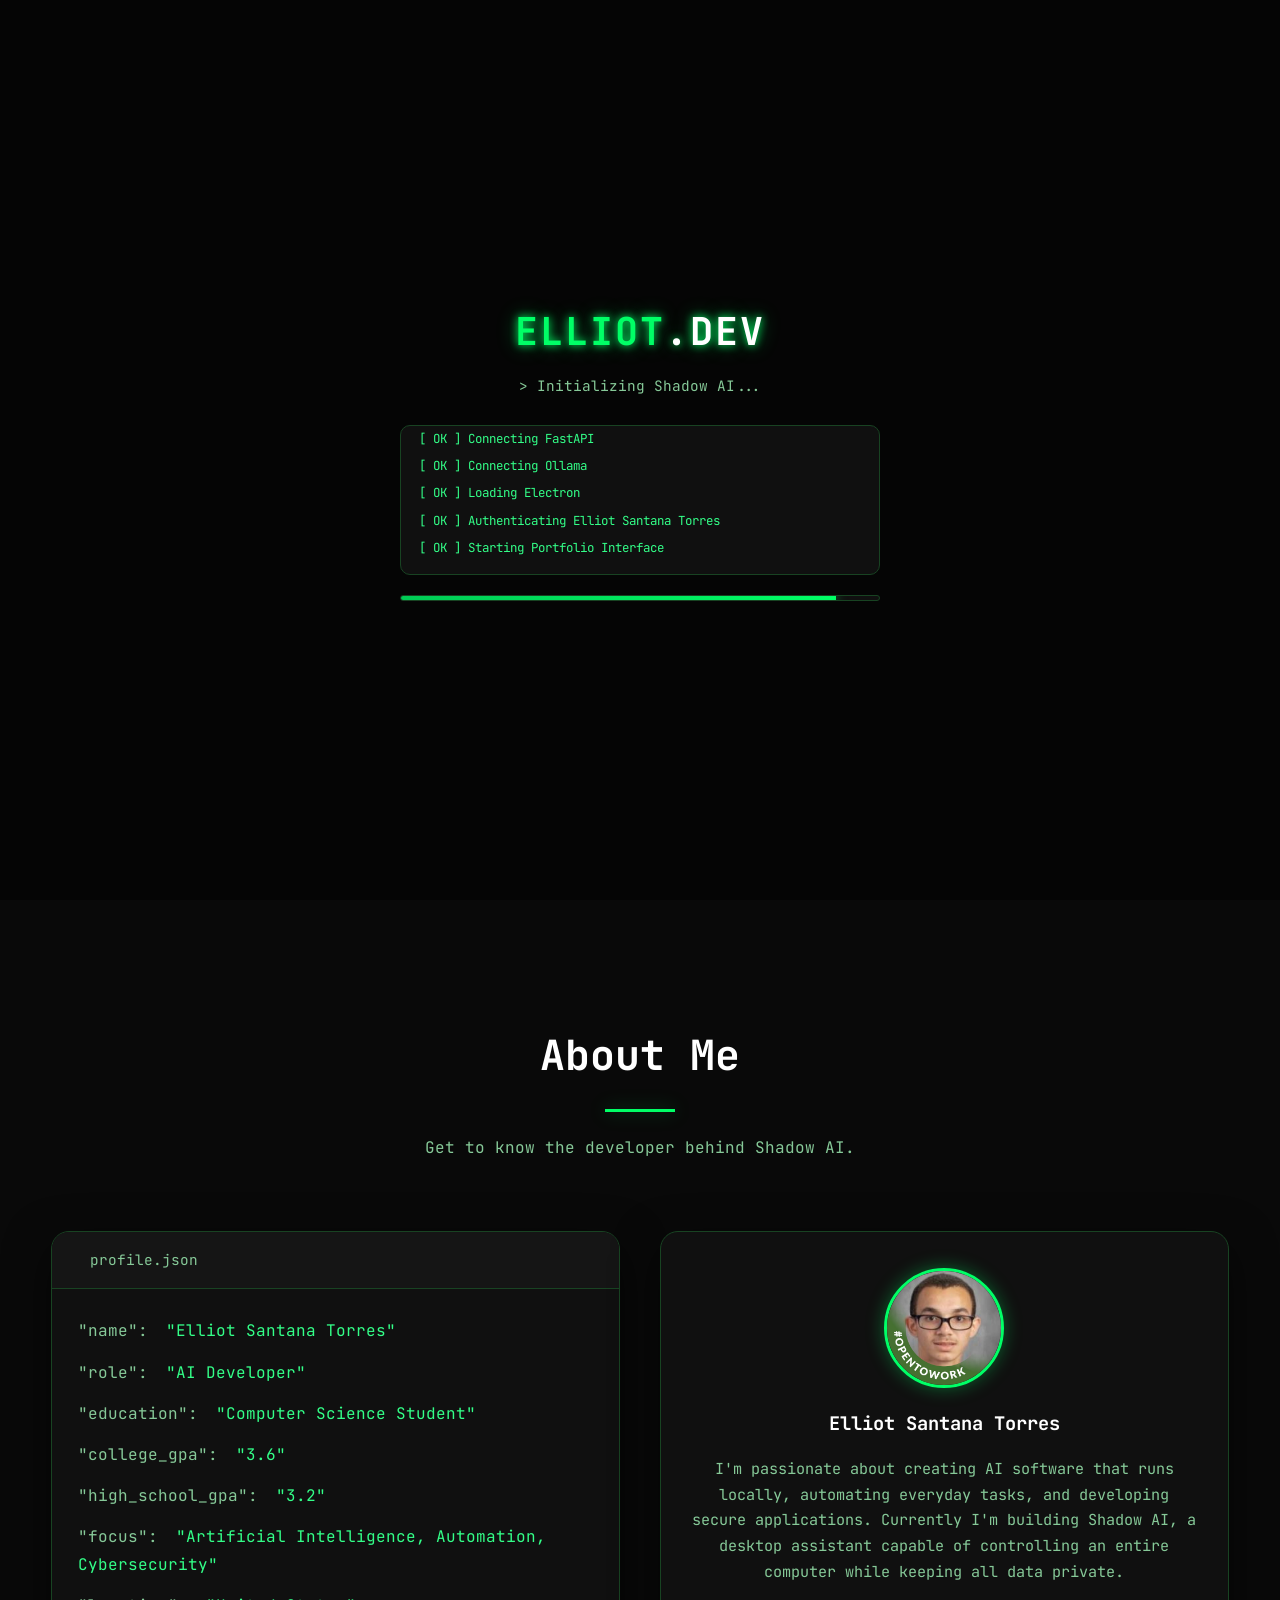
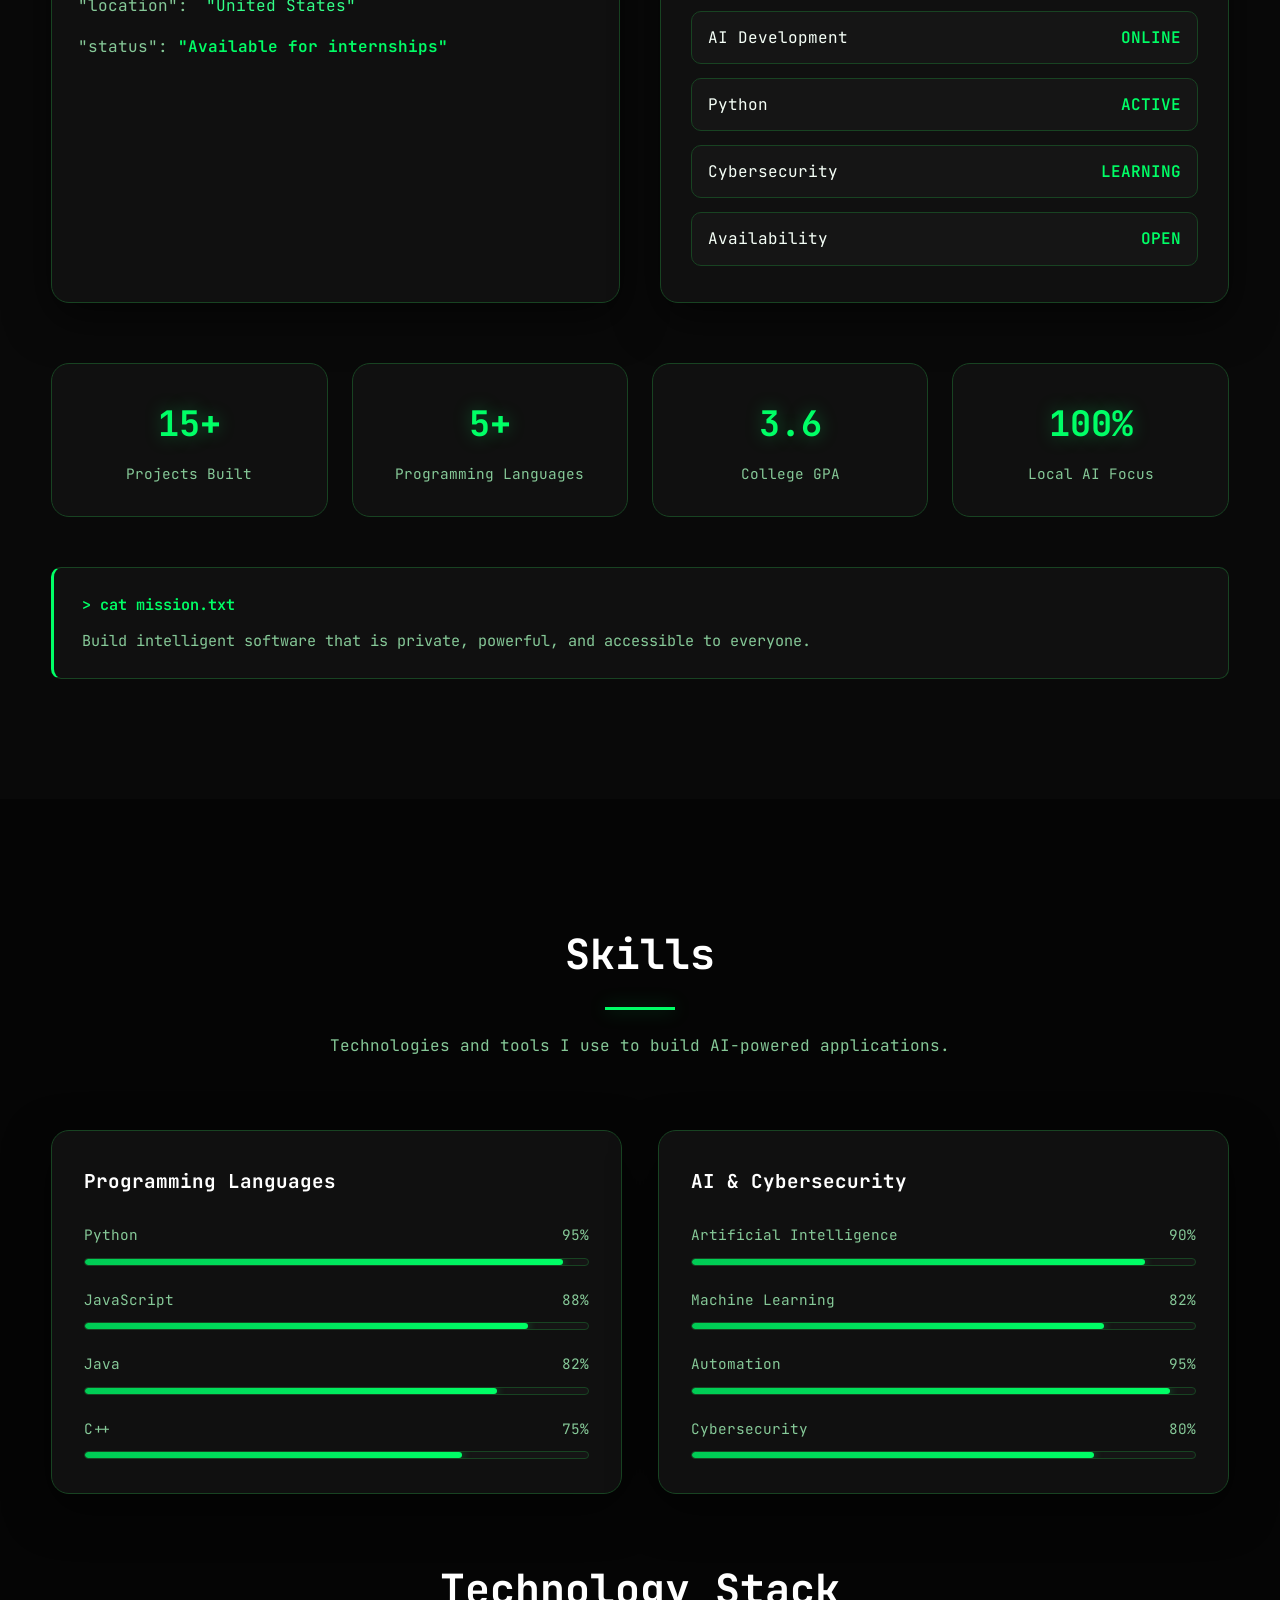
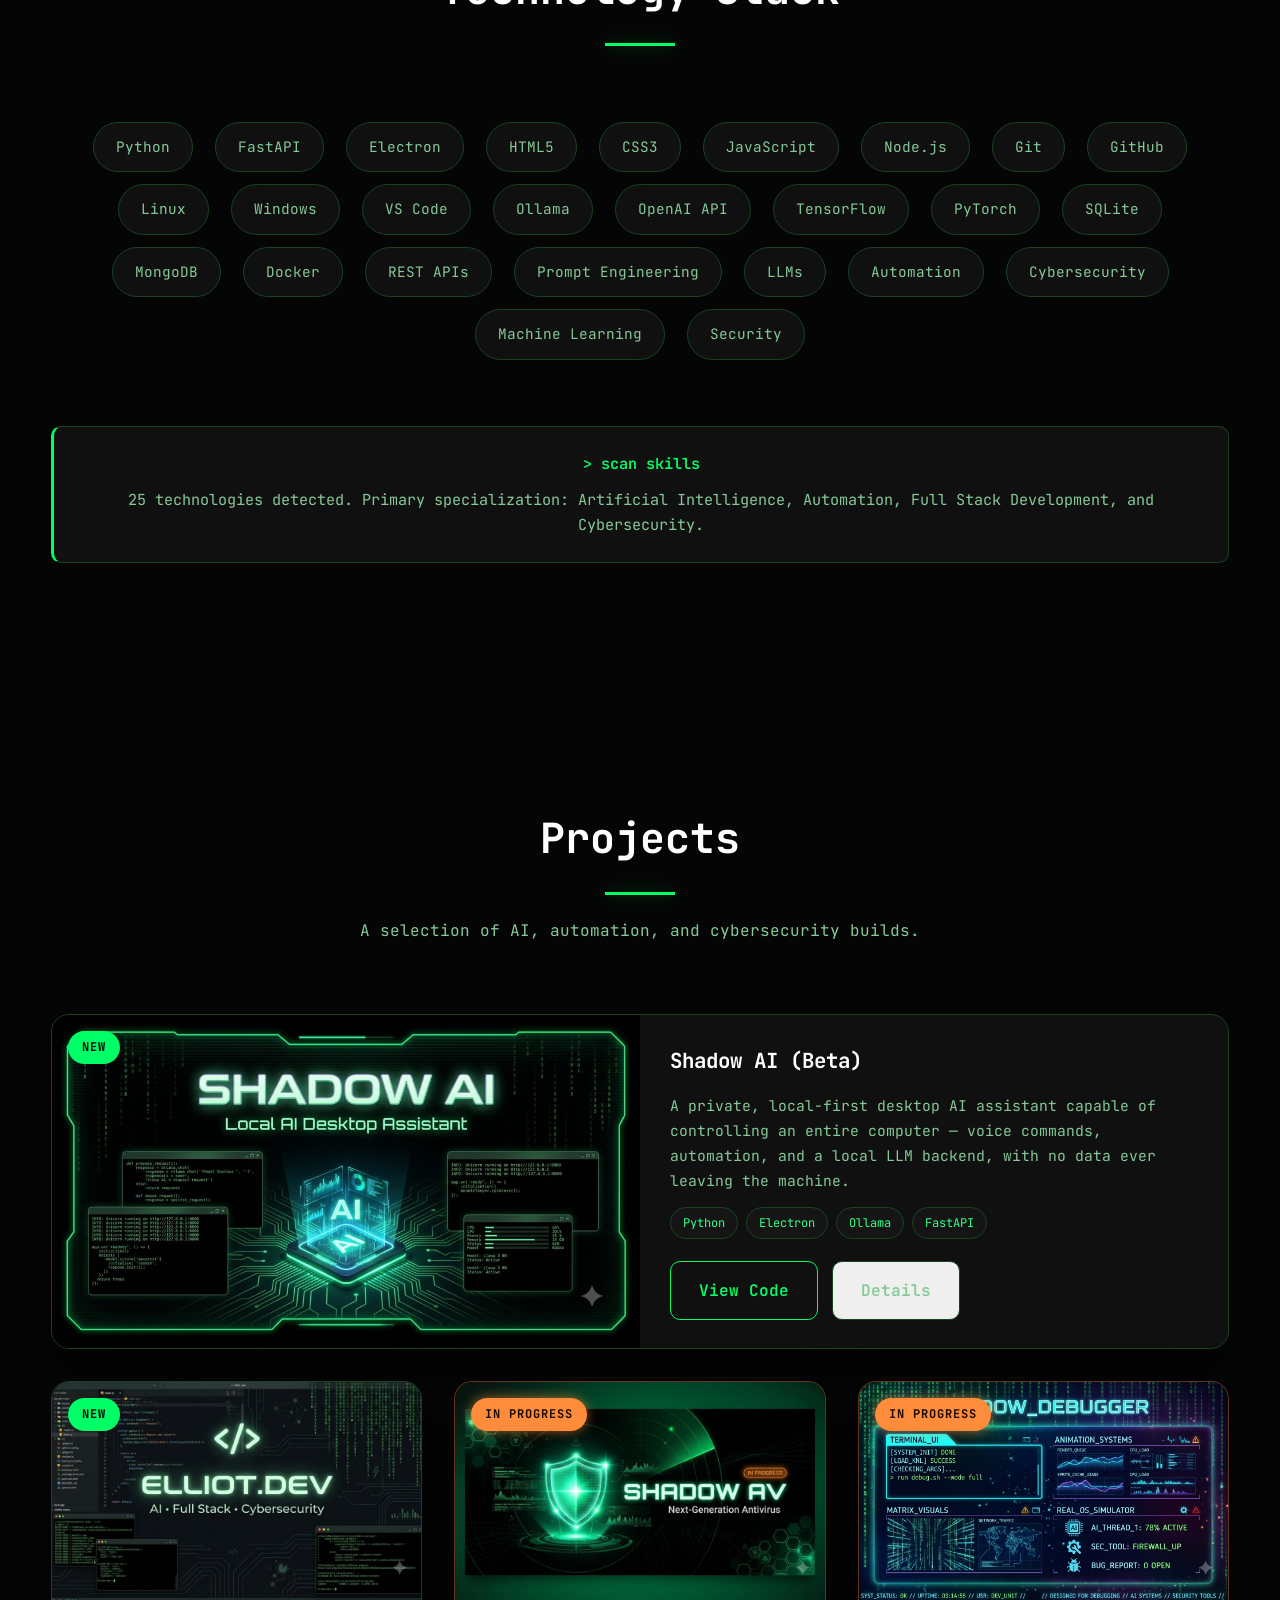
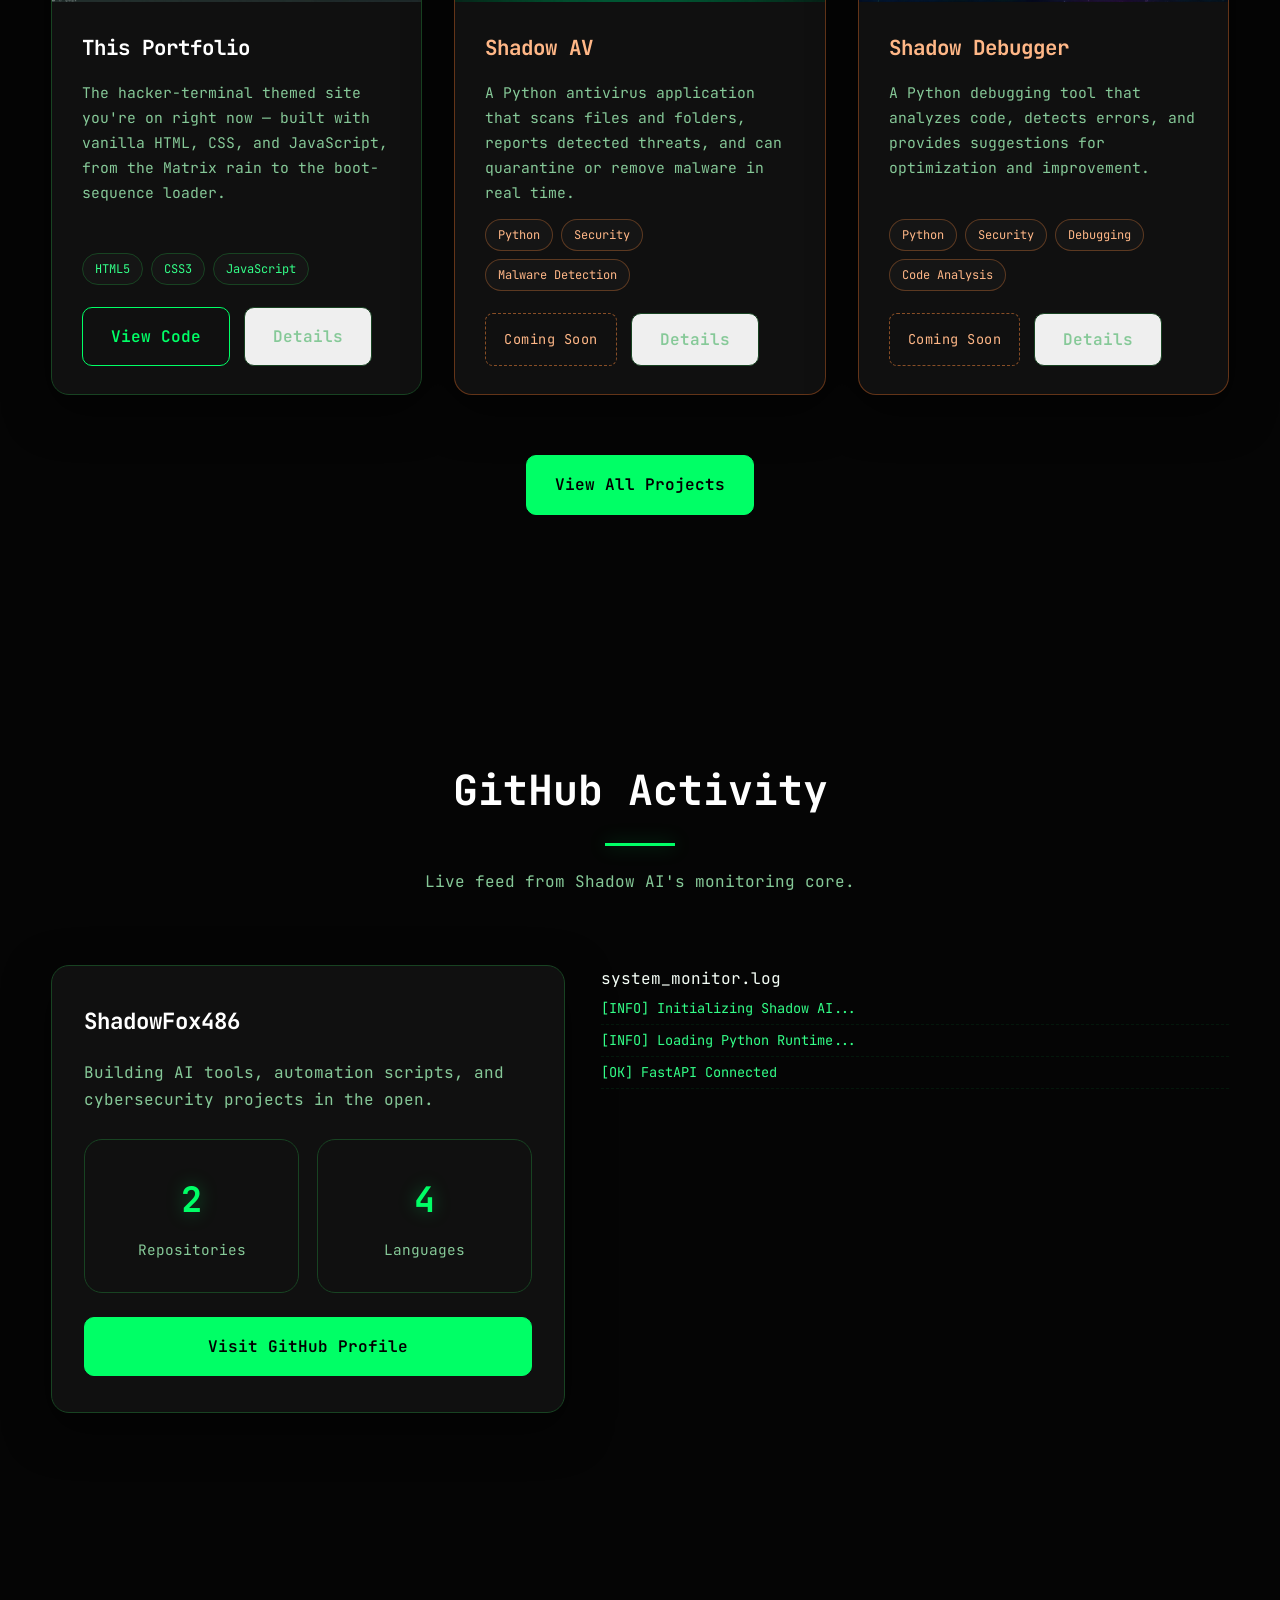
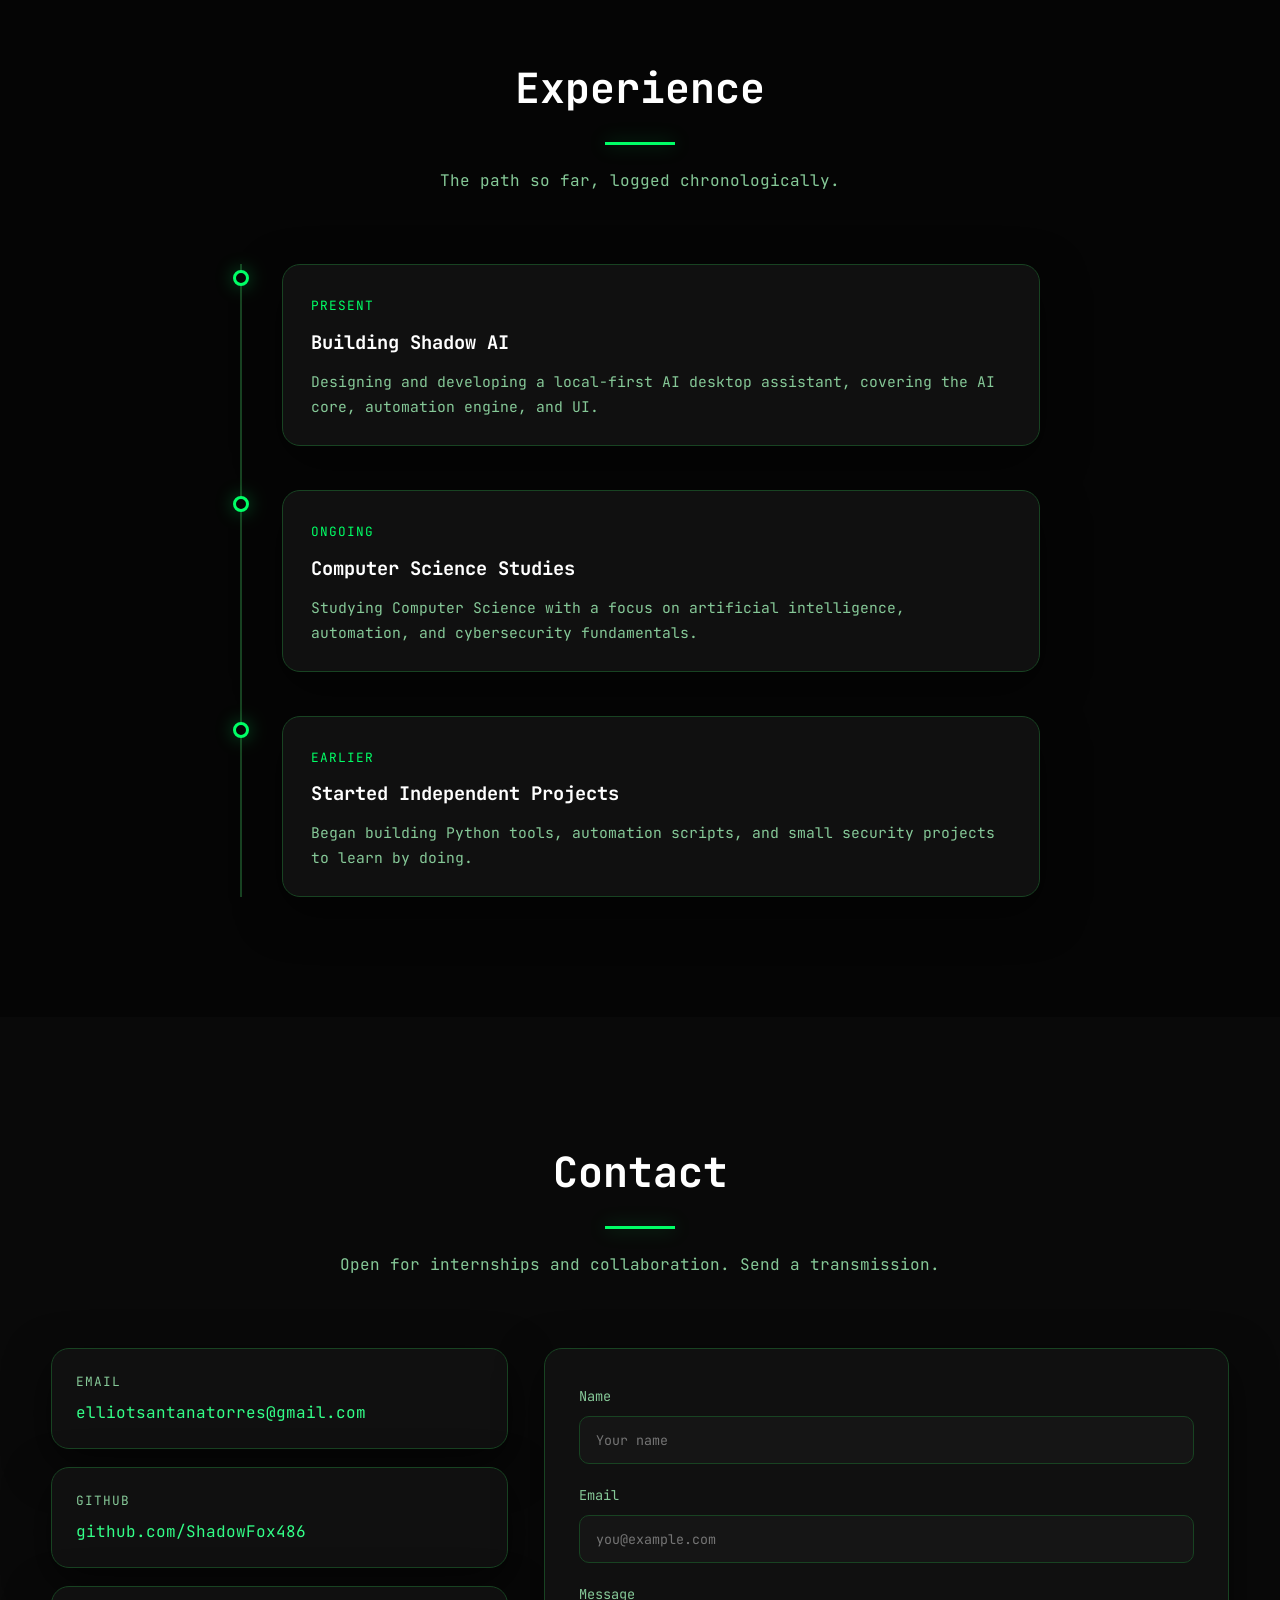
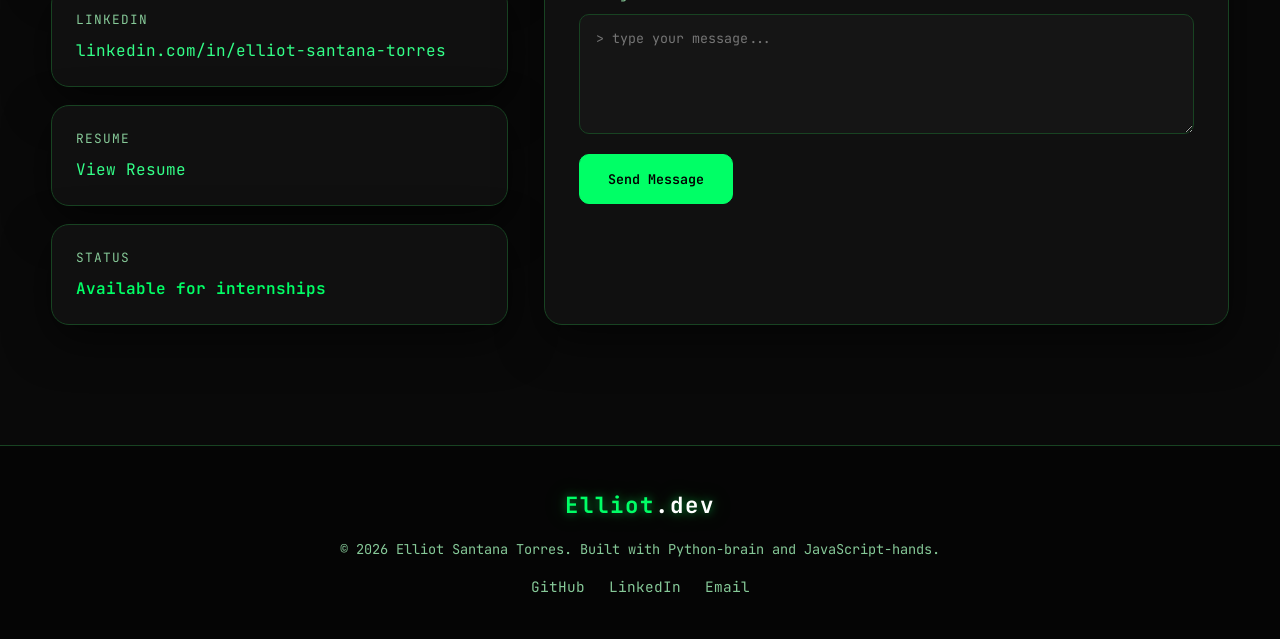
==== commit 0f4e4155: "Complete portfolio rebuild" ====
--- a/index.html
+++ b/index.html
@@ -819,6 +819,9 @@
 <div class="skill-card">Cybersecurity</div>
 
 <div class="skill-card">Machine Learning</div>
+
+<div class="skill-card">Security</div>
+
 <div class="command-block reveal mt-5">
 
 <p>
@@ -869,12 +872,12 @@
 
         <div class="project-image">
             <img src="assets/images/banner-shadow-ai.jpg" alt="Shadow AI — Local AI Desktop Assistant">
-            <span class="project-tag">Featured</span>
+            <span class="project-tag">New</span>
         </div>
 
         <div class="project-body">
 
-            <h3>Shadow AI</h3>
+            <h3>Shadow AI (Beta)</h3>
 
             <p>
                 A private, local-first desktop AI assistant capable of
@@ -902,6 +905,7 @@
 
         <div class="project-image">
             <img src="assets/images/banner-portfolio.jpg" alt="Elliot.dev — Portfolio Website">
+            <span class="project-tag">New</span>
         </div>
 
         <div class="project-body">
@@ -960,6 +964,37 @@
         </div>
 
     </div>
+    <div class="project-card glass reveal danger" data-project="shadow-debugger">
+
+        <div class="project-image">
+            <img src="assets/images/banner-shadow-debugger.png" alt="Shadow Debugger — Multi-Platform Debugging Tool">
+            <span class="project-tag status-progress">In Progress</span>
+        </div>
+
+        <div class="project-body">
+
+            <h3>Shadow Debugger</h3>
+
+            <p>
+                A Python debugging tool that analyzes code, detects errors,
+                 and provides suggestions for optimization and improvement.
+            </p>
+
+            <div class="project-stack">
+                <span>Python</span>
+                <span>Security</span>
+                <span>Debugging</span>
+                <span>Code Analysis</span>
+            </div>
+
+            <div class="project-links">
+                <span class="coming-soon">Coming Soon</span>
+                <button type="button" class="btn btn-ghost project-details-btn" data-project="shadow-av">Details</button>
+            </div>
+
+        </div>
+
+    </div>
 
 </div>
 
@@ -1061,12 +1096,12 @@
         <div class="github-stats">
 
             <div class="stat-card">
-                <h2>15+</h2>
+                <h2>2</h2>
                 <p>Repositories</p>
             </div>
 
             <div class="stat-card">
-                <h2>5+</h2>
+                <h2>4</h2>
                 <p>Languages</p>
             </div>
 
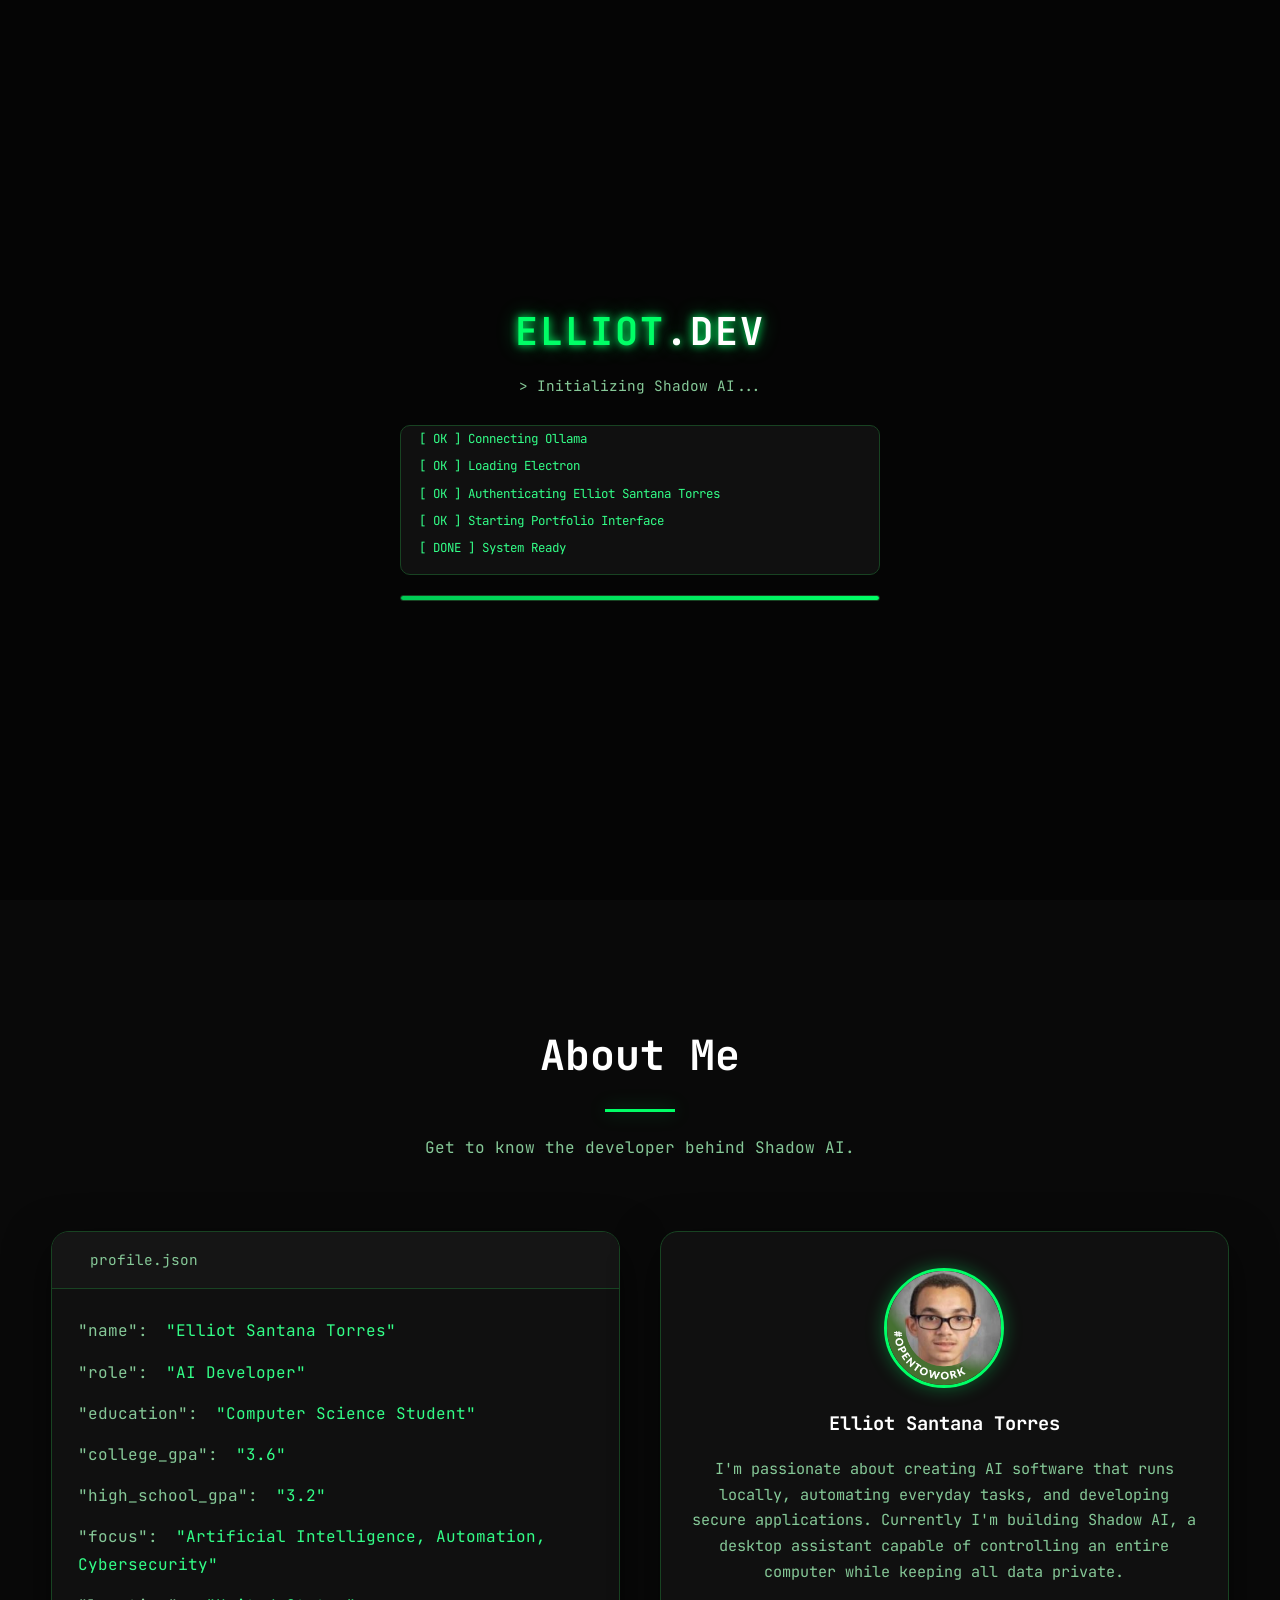
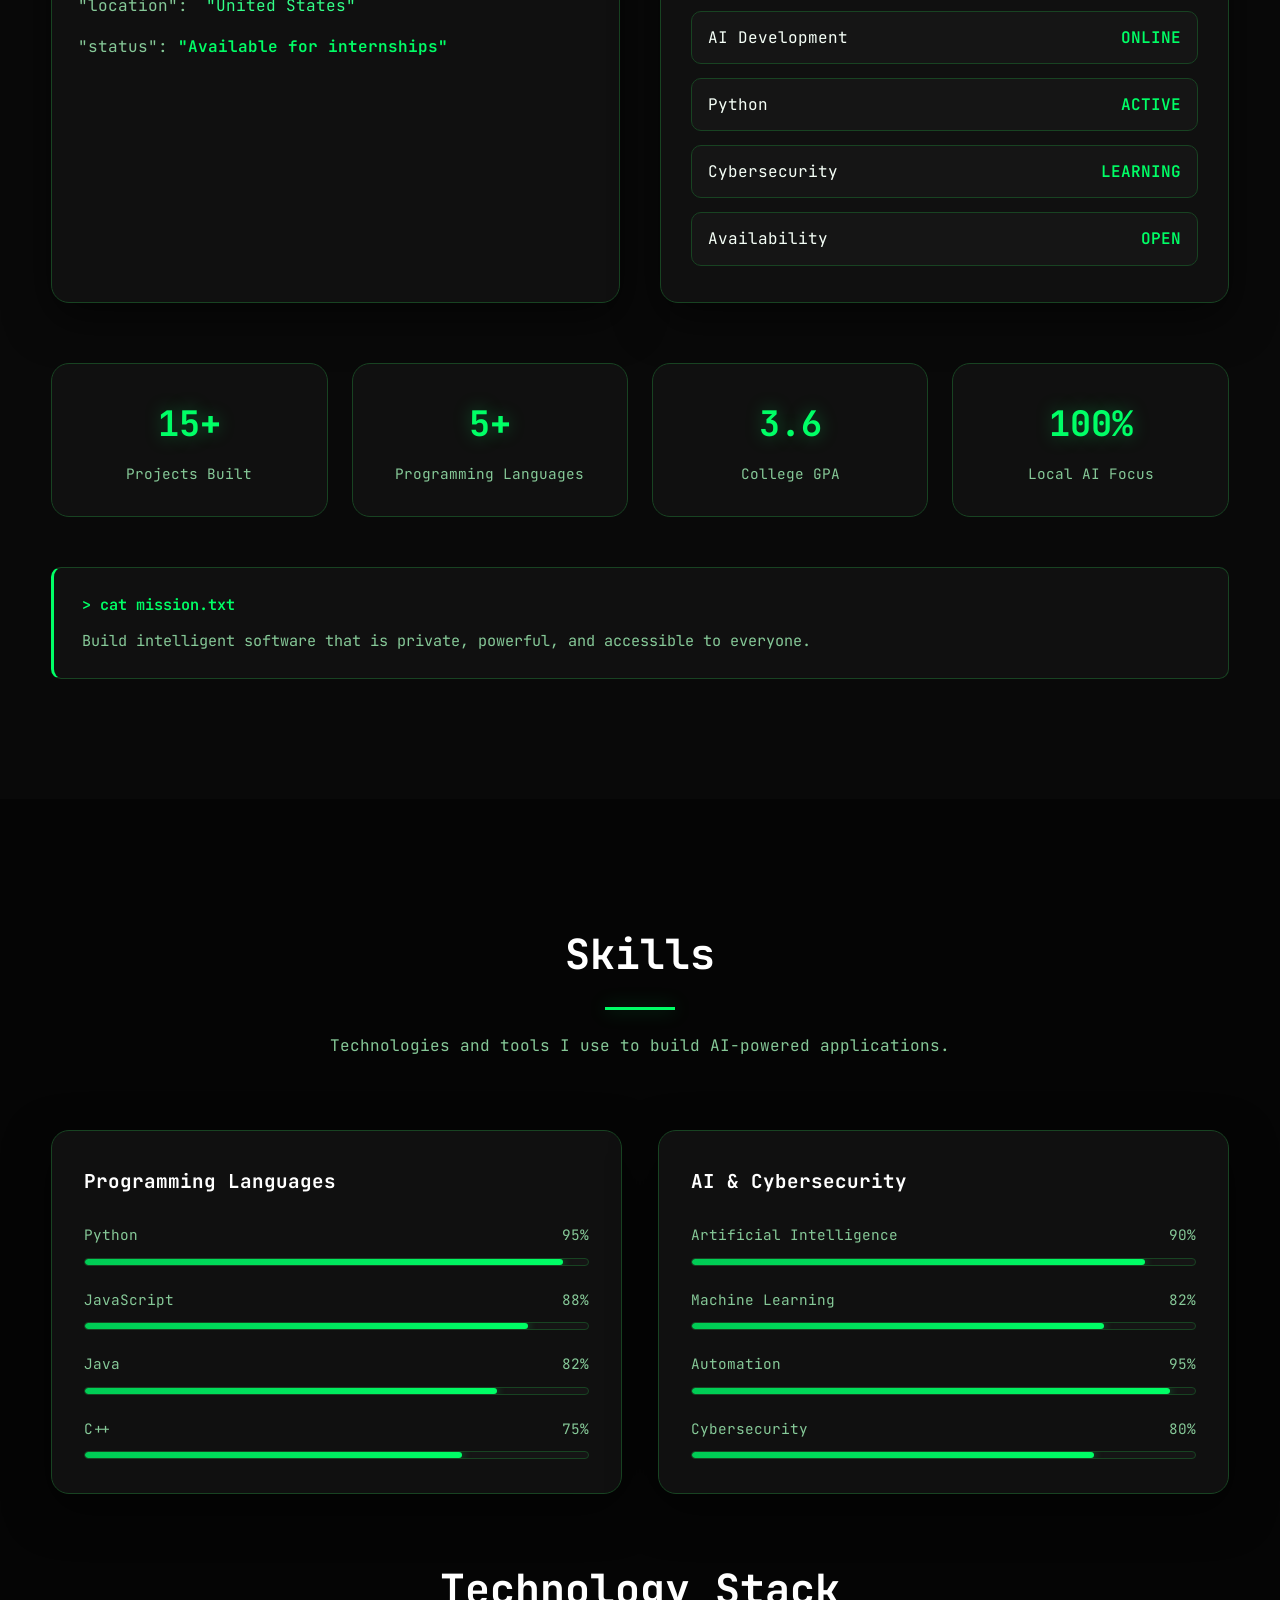
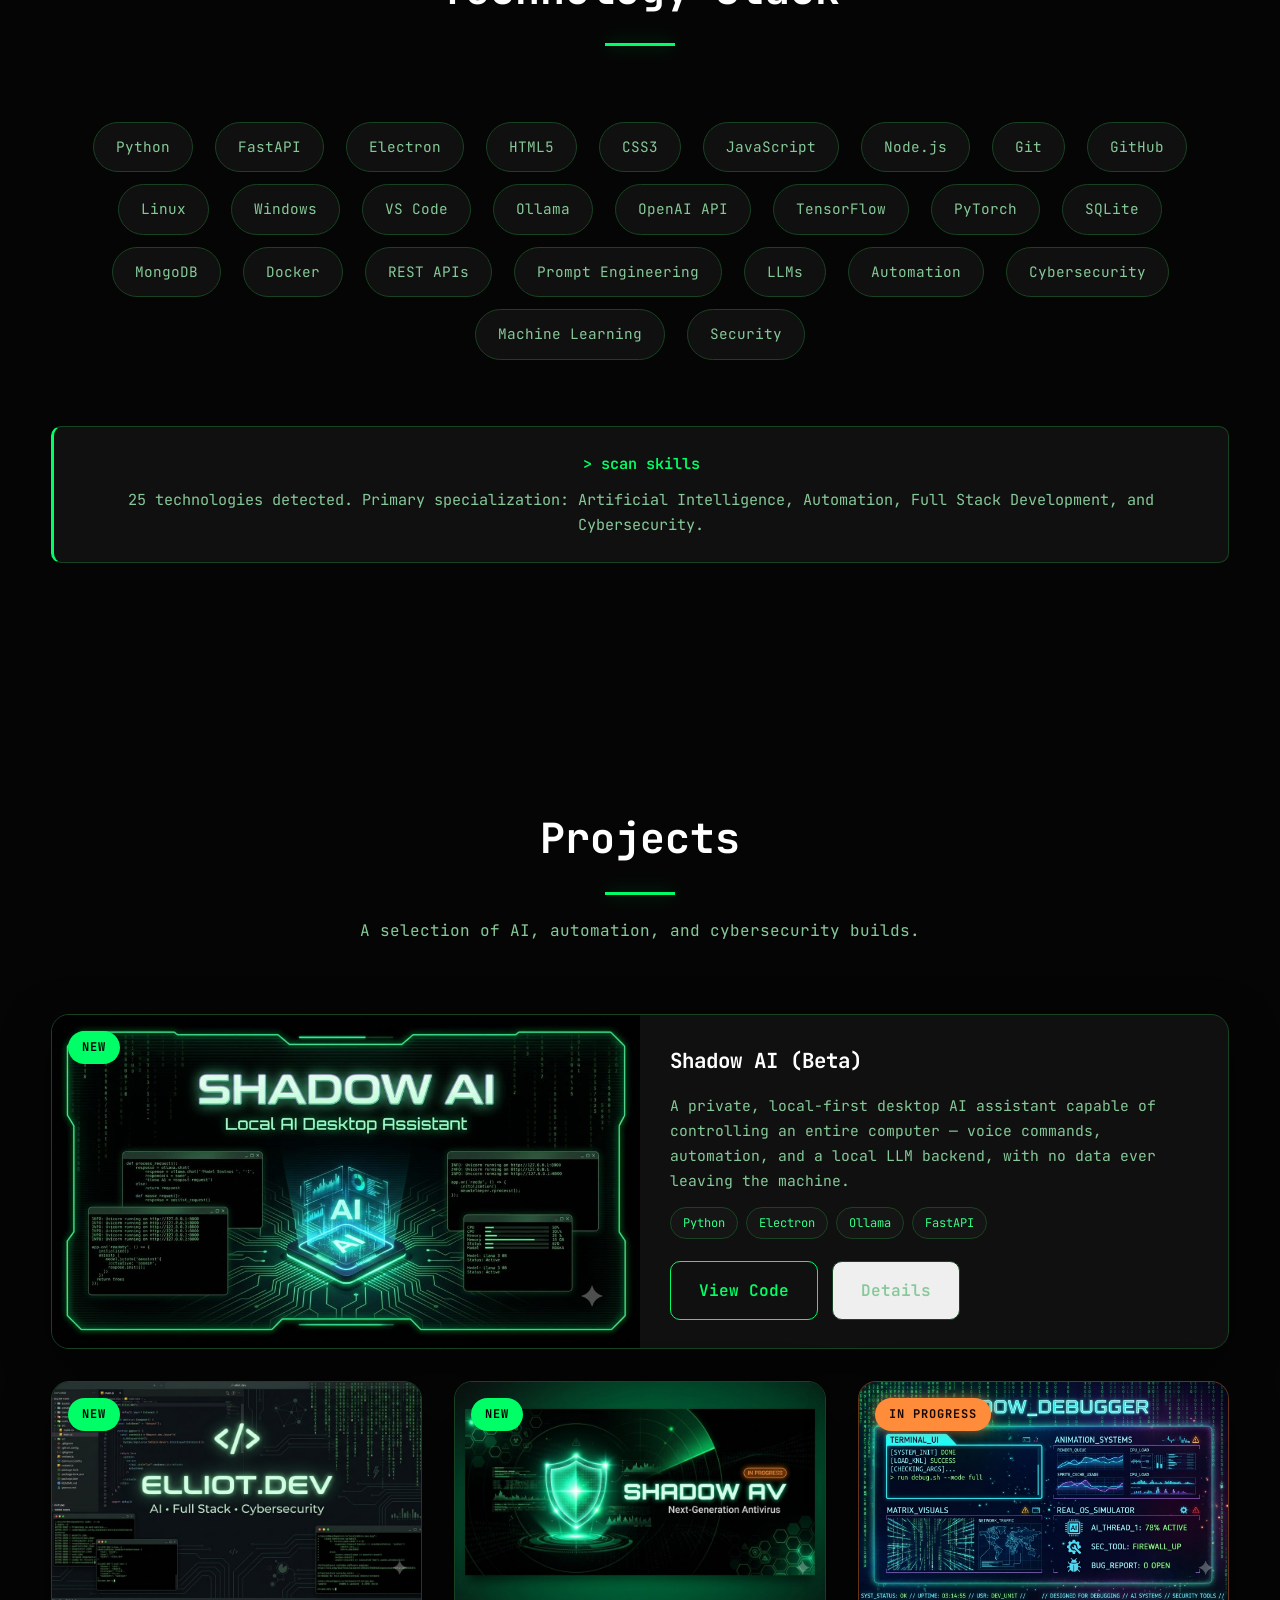
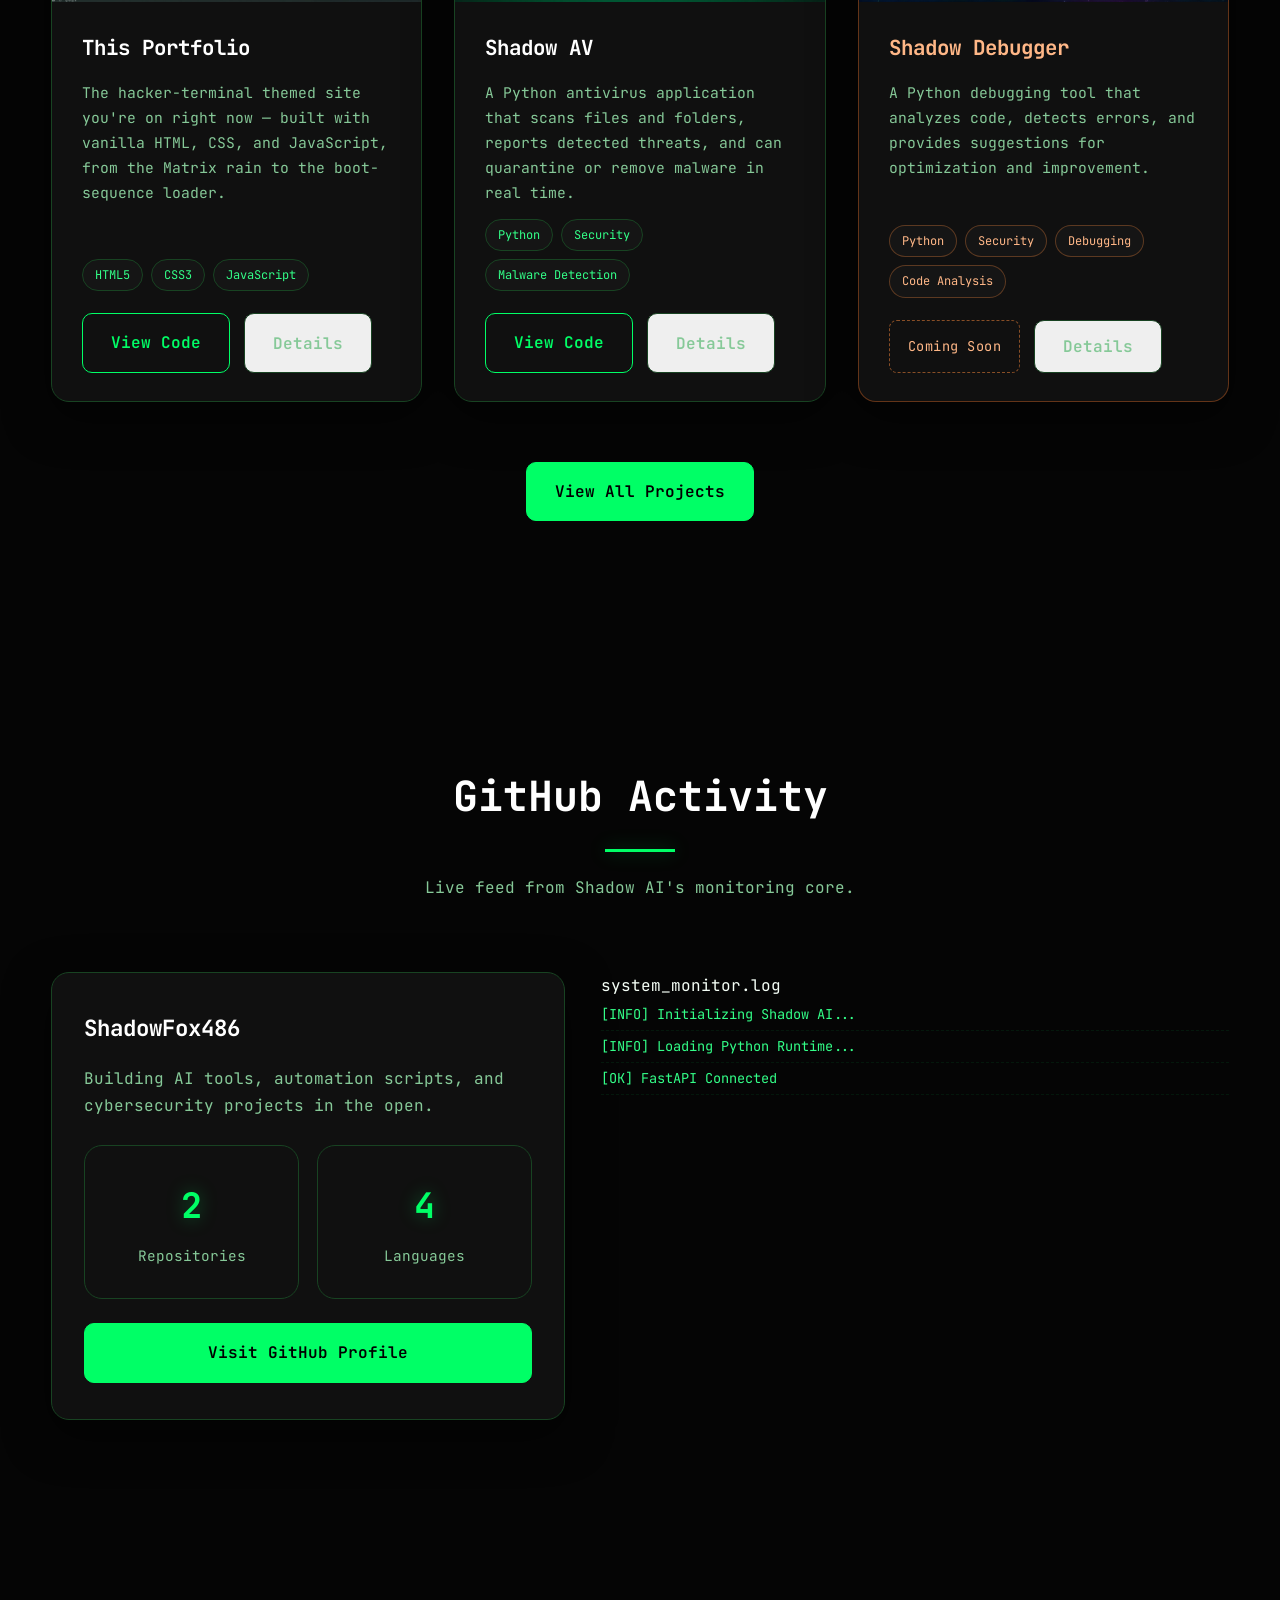
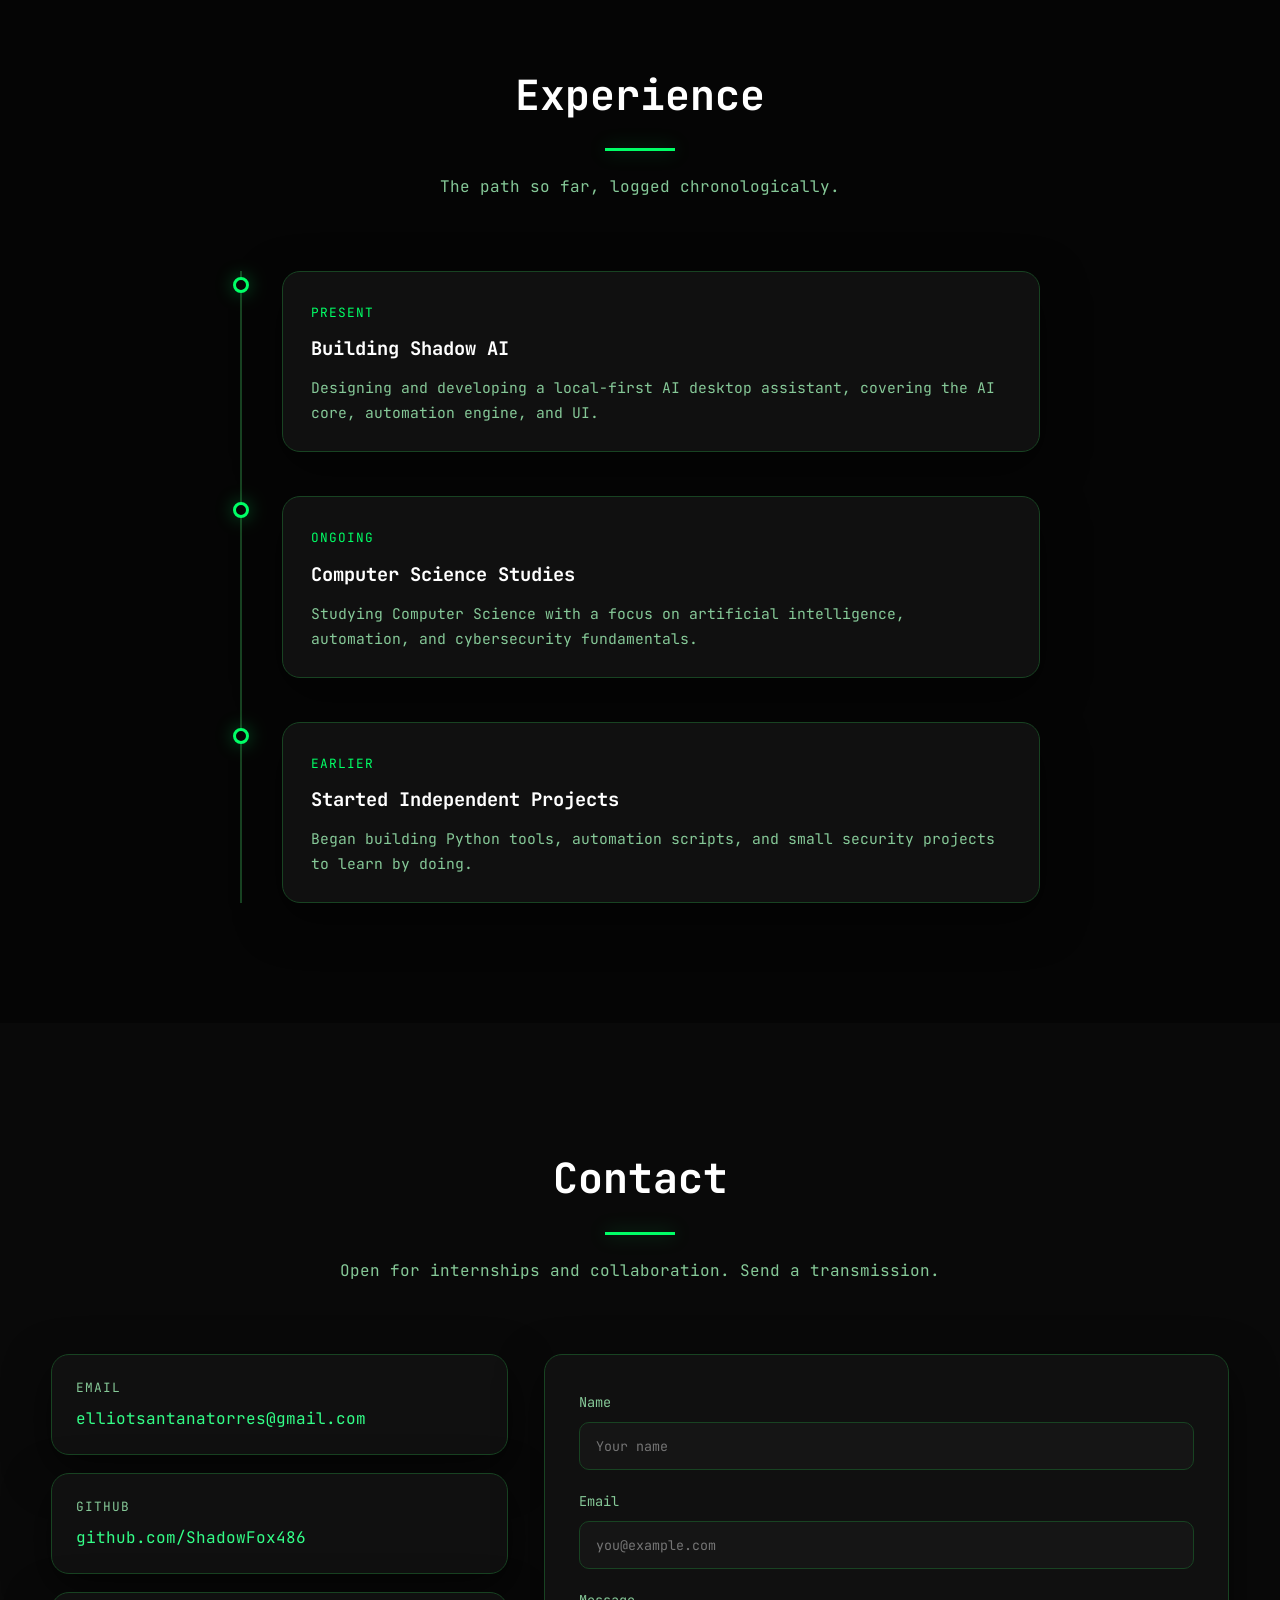
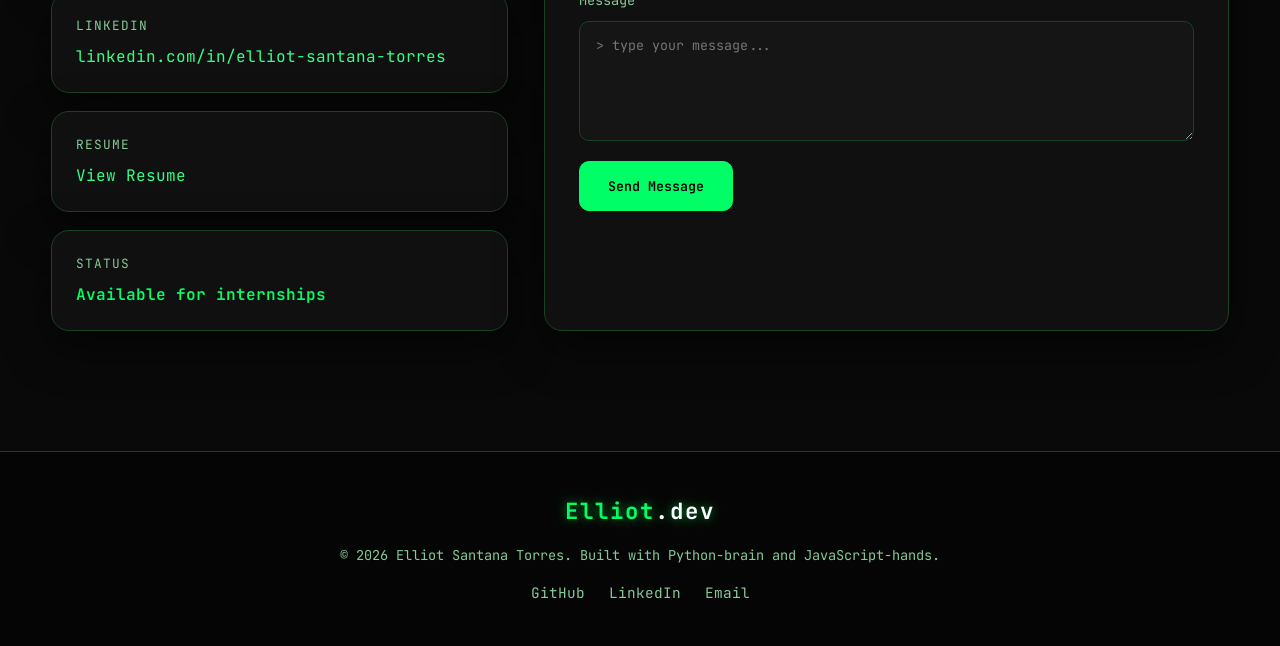
==== commit 694d81b9: "Complete portfolio rebuild" ====
--- a/index.html
+++ b/index.html
@@ -933,11 +933,11 @@
 
     </div>
 
-    <div class="project-card glass reveal danger" data-project="shadow-av">
+    <div class="project-card glass reveal " data-project="shadow-av">
 
         <div class="project-image">
             <img src="assets/images/banner-shadow-av.jpg" alt="Shadow AV — Next-Generation Antivirus">
-            <span class="project-tag status-progress">In Progress</span>
+            <span class="project-tag status-progress">New</span>
         </div>
 
         <div class="project-body">
@@ -957,7 +957,7 @@
             </div>
 
             <div class="project-links">
-                <span class="coming-soon">Coming Soon</span>
+                <a href="https://github.com/ShadowFox486/Shadow-AV" target="_blank" class="btn">View Code</a>
                 <button type="button" class="btn btn-ghost project-details-btn" data-project="shadow-av">Details</button>
             </div>
 
